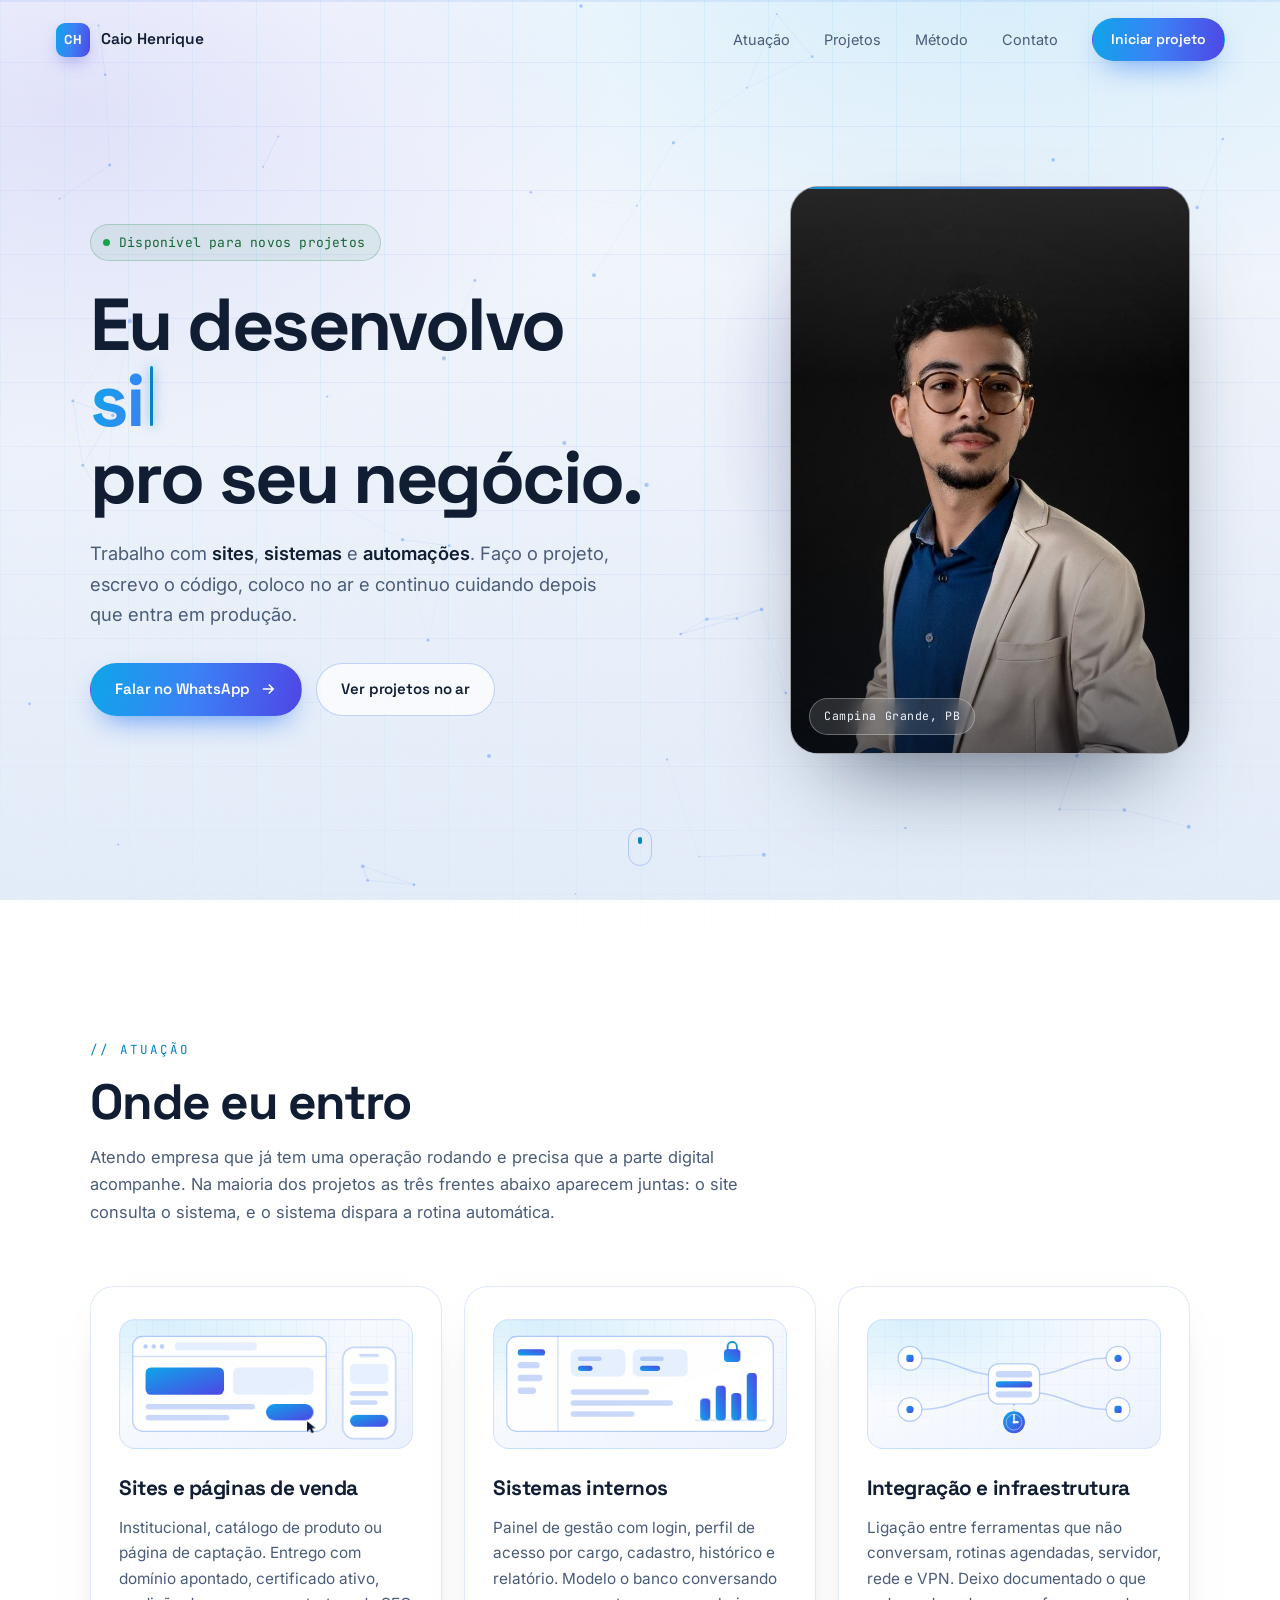
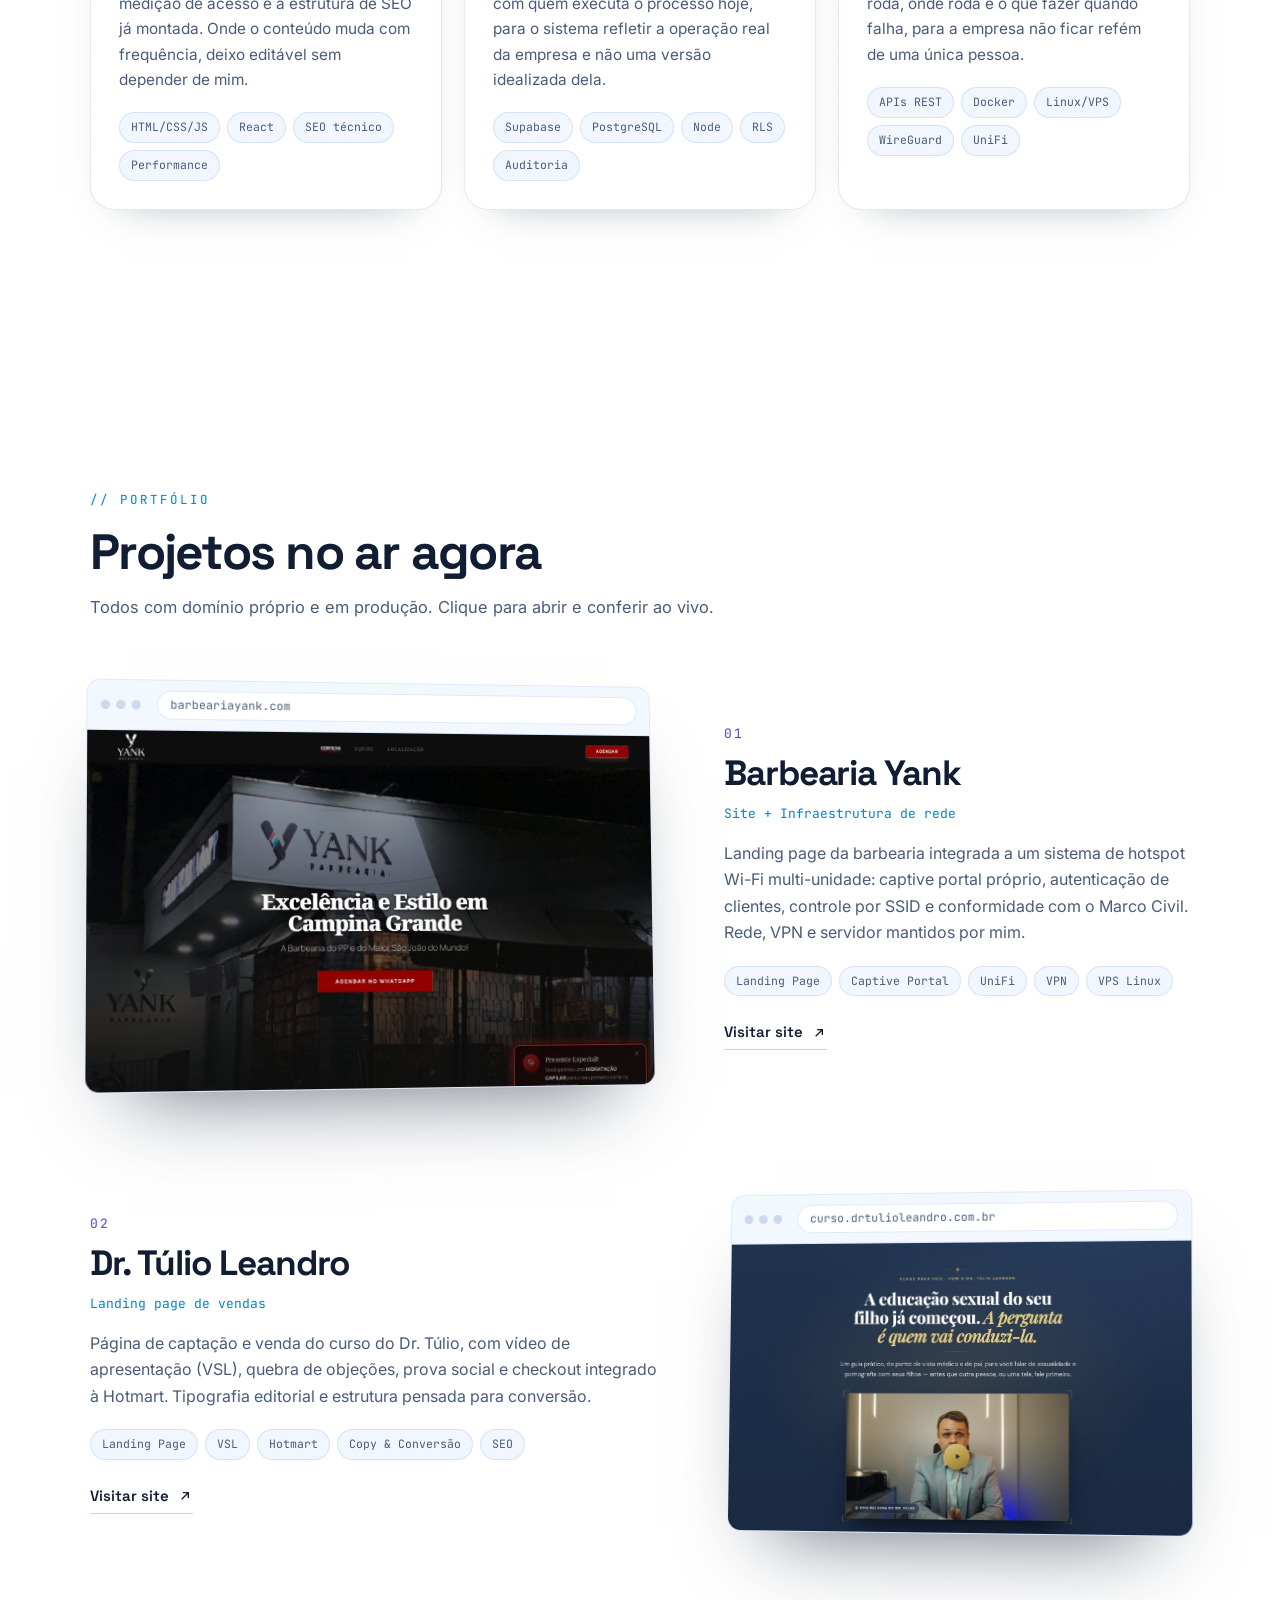
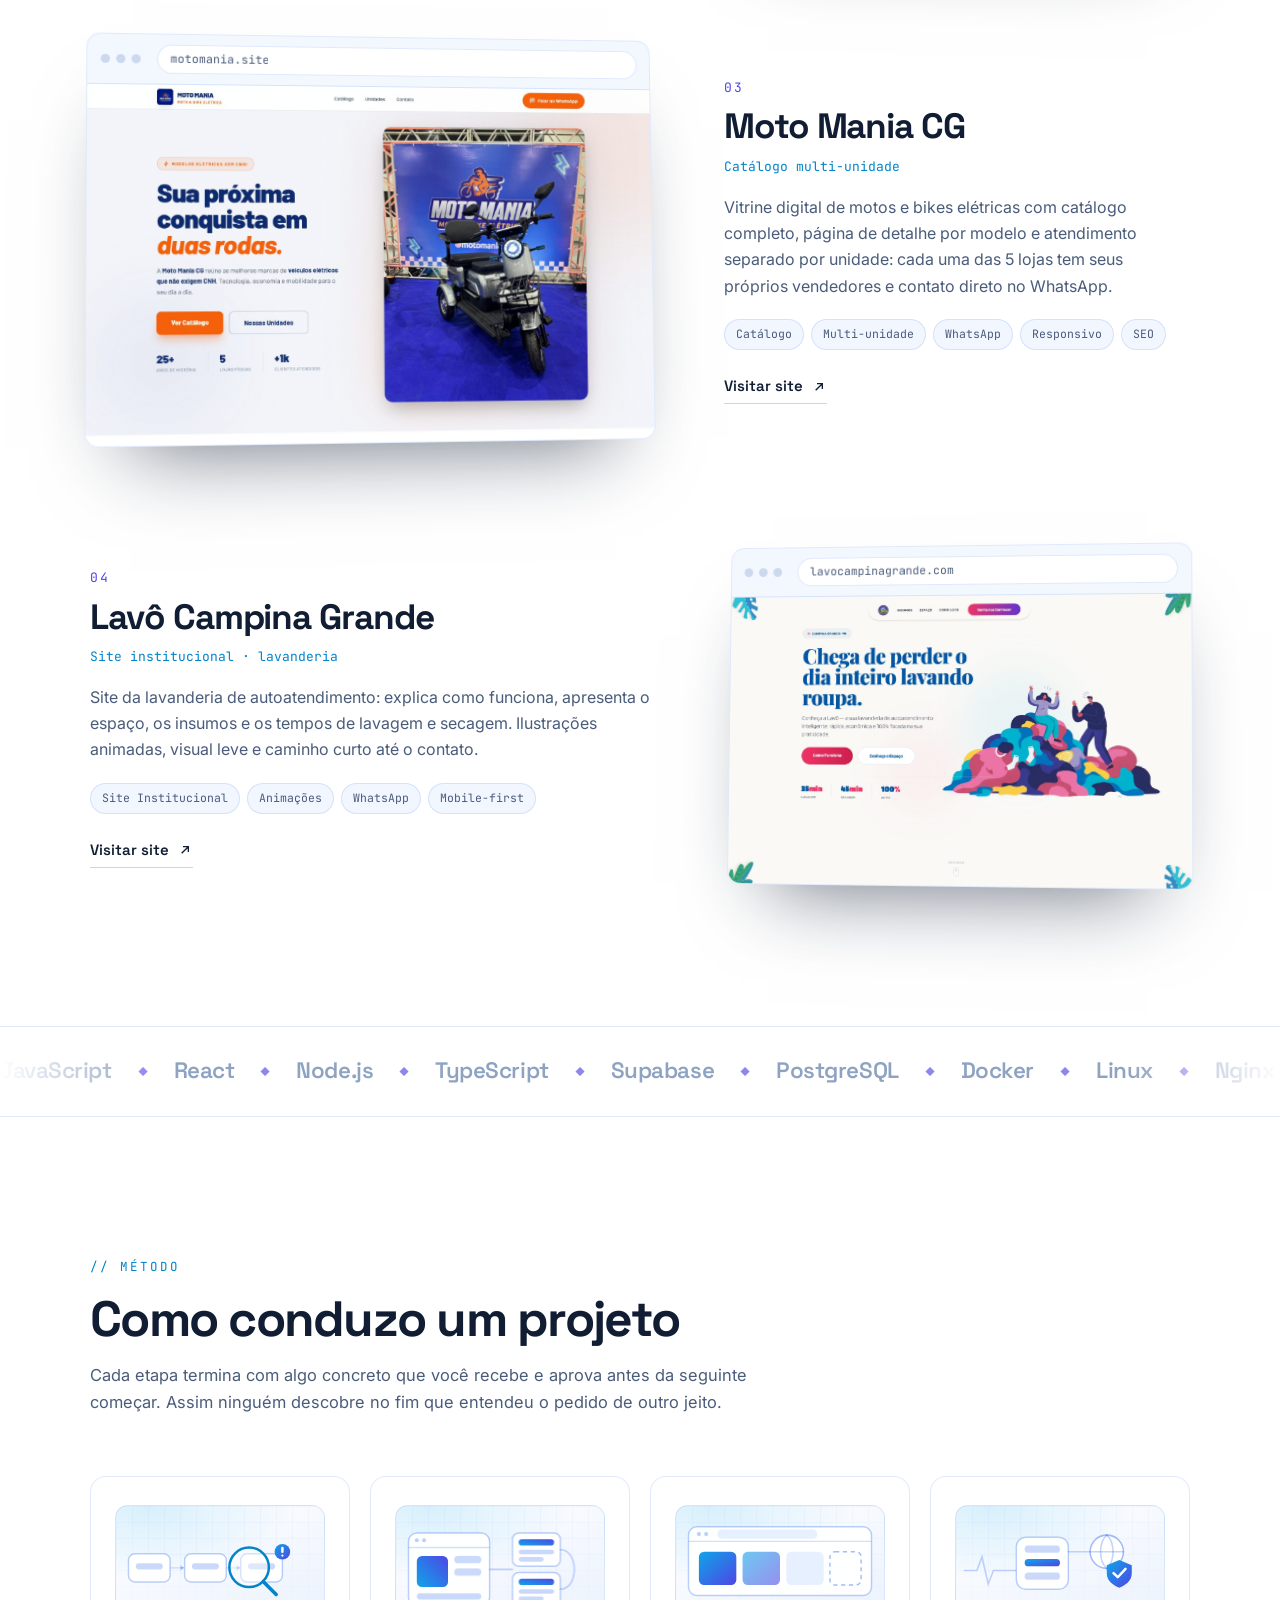
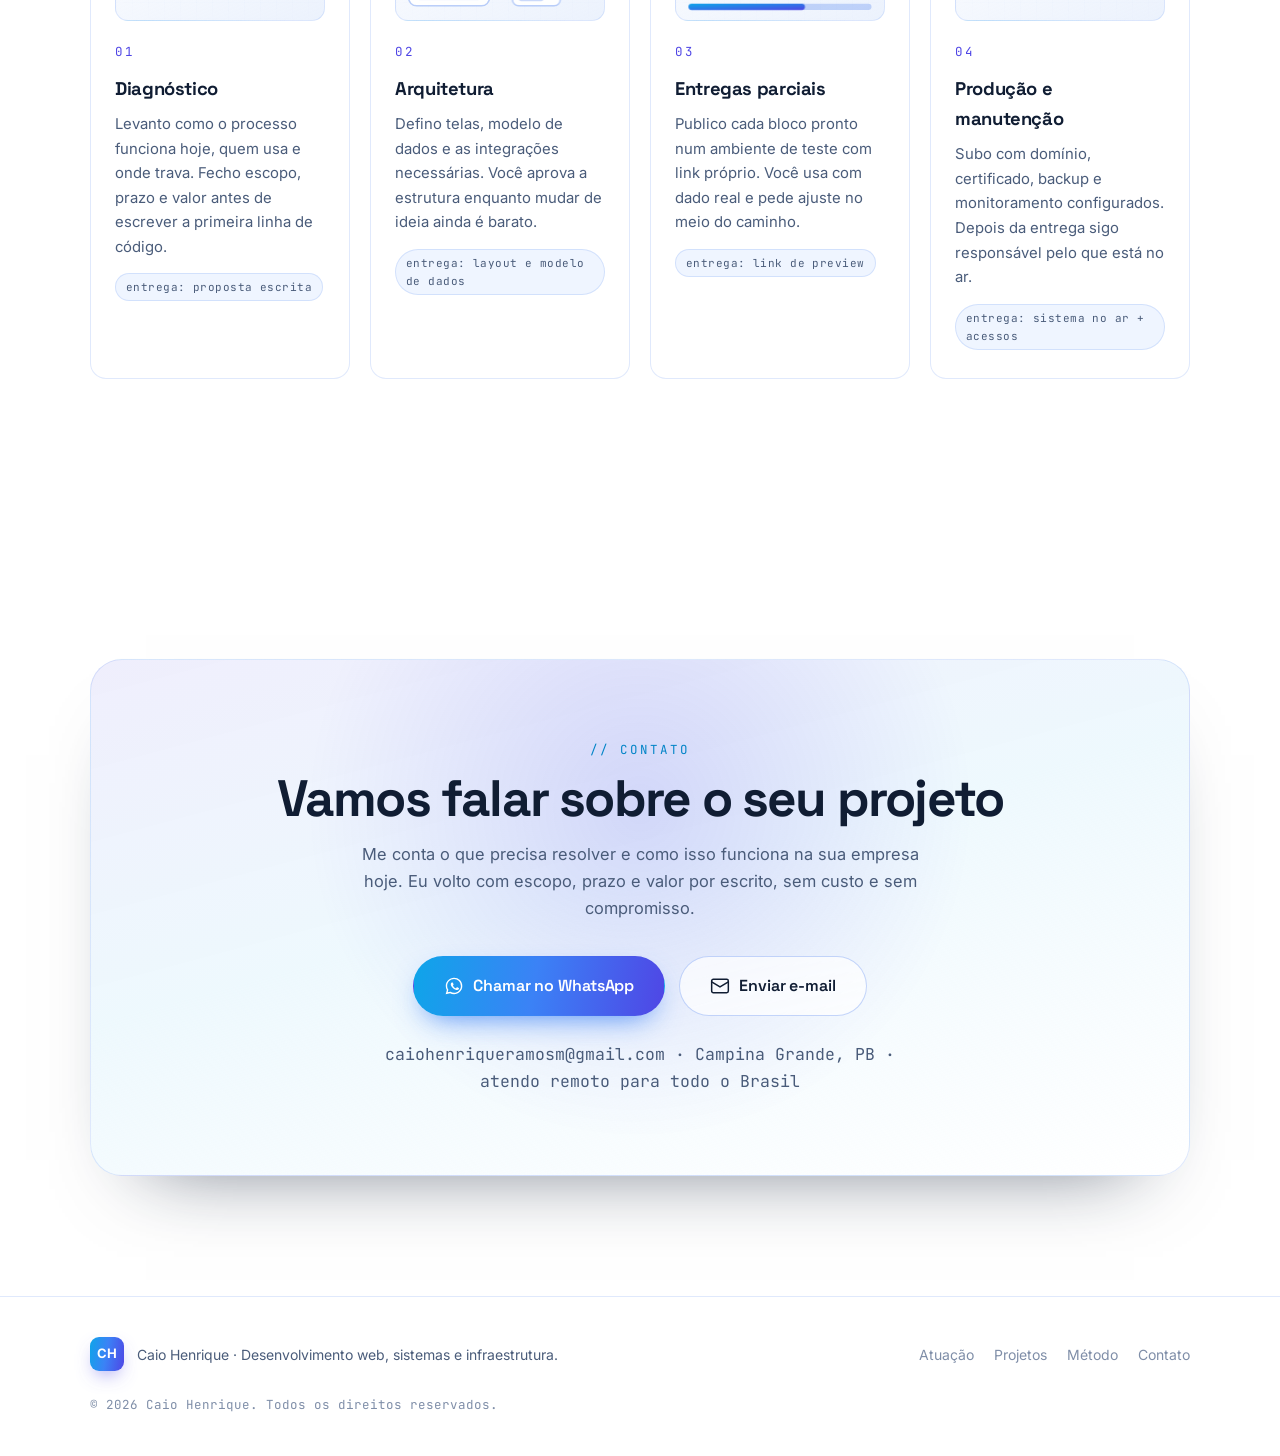
==== index.html @ 576c3dc0 "Coloca meu retrato na hero no lugar do terminal Card escuro de cantos arredondados na coluna da dire" ====
<!DOCTYPE html>
<html lang="pt-BR">
<head>
<meta charset="UTF-8">
<meta name="viewport" content="width=device-width, initial-scale=1.0">
<title>Caio Henrique | Sites, Sistemas e Automações</title>
<meta name="description" content="Desenvolvedor de sites, sistemas sob medida e automações em Campina Grande. Projetos em produção: Barbearia Yank, Dr. Túlio Leandro, MotoMania e Lavô Campina Grande.">
<meta name="theme-color" content="#eef3fb">

<meta property="og:type" content="website">
<meta property="og:title" content="Caio Henrique | Sites, Sistemas e Automações">
<meta property="og:description" content="Desenvolvedor em Campina Grande. Faço sites, sistemas de gestão e automações, com projetos rodando em produção.">
<meta property="og:image" content="assets/og.jpg">

<link rel="preconnect" href="https://fonts.googleapis.com">
<link rel="preconnect" href="https://fonts.gstatic.com" crossorigin>
<link href="https://fonts.googleapis.com/css2?family=Space+Grotesk:wght@400;500;600;700&family=Inter:wght@400;500;600&family=JetBrains+Mono:wght@400;500&display=swap" rel="stylesheet">
<link rel="stylesheet" href="styles.css">
</head>
<body>

<!-- ===== fundo animado ===== -->
<canvas id="bg-net" aria-hidden="true"></canvas>
<div class="grid-overlay" aria-hidden="true"></div>
<div class="noise" aria-hidden="true"></div>
<div class="cursor-glow" id="cursorGlow" aria-hidden="true"></div>

<!-- ===== barra de progresso ===== -->
<div class="scroll-progress"><span id="progressBar"></span></div>

<!-- ===== nav ===== -->
<header class="nav" id="nav">
  <a href="#top" class="brand">
    <span class="brand-mark">CH</span>
    <span class="brand-text">Caio Henrique</span>
  </a>
  <nav class="nav-links">
    <a href="#atuacao">Atuação</a>
    <a href="#projetos">Projetos</a>
    <a href="#metodo">Método</a>
    <a href="#contato">Contato</a>
  </nav>
  <a href="#contato" class="btn btn-sm btn-primary magnetic">Iniciar projeto</a>
  <button class="nav-toggle" id="navToggle" aria-label="Abrir menu"><span></span><span></span></button>
</header>

<main id="top">

<!-- ===== HERO ===== -->
<section class="hero">
  <div class="hero-inner">
    <div class="status reveal">
      <span class="dot"></span> Disponível para novos projetos
    </div>

    <h1 class="hero-title reveal" data-delay="1">
      <span class="line">Eu desenvolvo</span>
      <span class="line grad" id="rotator">
        <span class="rot-word">sites</span><span class="caret"></span>
      </span>
      <span class="line">pro seu negócio.</span>
    </h1>

    <p class="hero-sub reveal" data-delay="2">
      Trabalho com <strong>sites</strong>, <strong>sistemas</strong> e <strong>automações</strong>.
      Faço o projeto, escrevo o código, coloco no ar e continuo cuidando depois que entra em
      produção.
    </p>

    <div class="hero-cta reveal" data-delay="3">
      <a href="#contato" class="btn btn-primary magnetic">
        Falar no WhatsApp
        <svg viewBox="0 0 24 24" width="18" height="18" fill="none" stroke="currentColor" stroke-width="2"><path d="M5 12h14M13 6l6 6-6 6"/></svg>
      </a>
      <a href="#projetos" class="btn btn-ghost magnetic">Ver projetos no ar</a>
    </div>

  </div>

  <!-- retrato -->
  <figure class="portrait reveal" data-delay="3">
    <img src="assets/caio.jpg" alt="Caio Henrique" width="760" height="1081" fetchpriority="high">
    <figcaption class="portrait-chip">Campina Grande, PB</figcaption>
  </figure>

  <a href="#atuacao" class="scroll-hint" aria-label="Rolar">
    <span></span>
  </a>
</section>

<!-- ===== ATUAÇÃO ===== -->
<section class="section" id="atuacao">
  <div class="section-head reveal">
    <span class="eyebrow">// atuação</span>
    <h2>Onde eu entro</h2>
    <p>Atendo empresa que já tem uma operação rodando e precisa que a parte digital acompanhe.
       Na maioria dos projetos as três frentes abaixo aparecem juntas: o site consulta o
       sistema, e o sistema dispara a rotina automática.</p>
  </div>

  <div class="cards-3">

    <!-- 1. sites -->
    <article class="svc-card reveal tilt" data-delay="1">
      <div class="svc-art">
        <svg class="art art-web" viewBox="0 0 320 140" role="img"
             aria-label="Ilustração: um site aberto no computador e no celular, com o botão de ação em destaque">
          <defs>
            <linearGradient id="artWeb" x1="0" y1="0" x2="1" y2="1">
              <stop offset="0" stop-color="#0ea5e9"/><stop offset="1" stop-color="#4f46e5"/>
            </linearGradient>
          </defs>
          <!-- janela do computador -->
          <rect class="a-panel" x="14" y="18" width="212" height="104" rx="11"/>
          <path class="a-line" d="M14 40h212"/>
          <circle class="a-dot" cx="28" cy="29" r="2.4"/>
          <circle class="a-dot" cx="37" cy="29" r="2.4"/>
          <circle class="a-dot" cx="46" cy="29" r="2.4"/>
          <rect class="a-soft" x="60" y="24.5" width="90" height="9" rx="4.5"/>
          <rect class="a-grad" x="28" y="52" width="86" height="30" rx="6"/>
          <rect class="a-soft" x="124" y="52" width="88" height="30" rx="6"/>
          <rect class="a-fill l1" x="28" y="92" width="120" height="6" rx="3"/>
          <rect class="a-fill l2" x="28" y="104" width="92" height="6" rx="3"/>
          <rect class="a-grad a-cta" x="160" y="92" width="52" height="18" rx="9"/>
          <path class="a-cursor" d="M205 111l0 11.5 3-3 2 4.5 2.4-1-2.1-4.4 4.1-.2z"/>
          <!-- celular -->
          <rect class="a-panel" x="244" y="30" width="58" height="100" rx="13"/>
          <rect class="a-fill" x="262" y="37" width="22" height="3.5" rx="1.75"/>
          <rect class="a-soft" x="252" y="48" width="42" height="22" rx="5"/>
          <rect class="a-fill l3" x="252" y="78" width="42" height="5" rx="2.5"/>
          <rect class="a-fill l4" x="252" y="88" width="30" height="5" rx="2.5"/>
          <rect class="a-grad" x="252" y="104" width="42" height="13" rx="6.5"/>
        </svg>
      </div>
      <h3>Sites e páginas de venda</h3>
      <p>Institucional, catálogo de produto ou página de captação. Entrego com domínio
         apontado, certificado ativo, medição de acesso e a estrutura de SEO já montada.
         Onde o conteúdo muda com frequência, deixo editável sem depender de mim.</p>
      <ul class="tags">
        <li>HTML/CSS/JS</li><li>React</li><li>SEO técnico</li><li>Performance</li>
      </ul>
    </article>

    <!-- 2. sistemas -->
    <article class="svc-card reveal tilt" data-delay="2">
      <div class="svc-art">
        <svg class="art art-sys" viewBox="0 0 320 140" role="img"
             aria-label="Ilustração: painel de gestão com menu, indicadores, gráfico de barras e acesso protegido">
          <defs>
            <linearGradient id="artSys" x1="0" y1="1" x2="1" y2="0">
              <stop offset="0" stop-color="#0ea5e9"/><stop offset="1" stop-color="#4f46e5"/>
            </linearGradient>
          </defs>
          <rect class="a-panel" x="14" y="18" width="292" height="104" rx="11"/>
          <path class="a-line" d="M70 18v104"/>
          <!-- menu lateral -->
          <rect class="a-grad" x="26" y="32" width="30" height="7" rx="3.5"/>
          <rect class="a-fill" x="26" y="46" width="24" height="7" rx="3.5"/>
          <rect class="a-fill" x="26" y="60" width="27" height="7" rx="3.5"/>
          <rect class="a-fill" x="26" y="74" width="20" height="7" rx="3.5"/>
          <!-- indicadores -->
          <rect class="a-soft" x="84" y="32" width="60" height="30" rx="7"/>
          <rect class="a-fill" x="92" y="40" width="26" height="5" rx="2.5"/>
          <rect class="a-grad" x="92" y="50" width="16" height="6" rx="3"/>
          <rect class="a-soft" x="152" y="32" width="60" height="30" rx="7"/>
          <rect class="a-fill" x="160" y="40" width="26" height="5" rx="2.5"/>
          <rect class="a-grad" x="160" y="50" width="22" height="6" rx="3"/>
          <!-- linhas da tabela -->
          <rect class="a-fill l1" x="84" y="76" width="86" height="6" rx="3"/>
          <rect class="a-fill l2" x="84" y="88" width="112" height="6" rx="3"/>
          <rect class="a-fill l3" x="84" y="100" width="70" height="6" rx="3"/>
          <!-- gráfico -->
          <rect class="a-grad a-bar b1" x="226" y="86" width="11" height="24" rx="4"/>
          <rect class="a-grad a-bar b2" x="243" y="72" width="11" height="38" rx="4"/>
          <rect class="a-grad a-bar b3" x="260" y="80" width="11" height="30" rx="4"/>
          <rect class="a-grad a-bar b4" x="277" y="58" width="11" height="52" rx="4"/>
          <path class="a-line" d="M220 110h78"/>
          <!-- cadeado (login e permissão) -->
          <path class="a-stroke" d="M256 32v-3a5 5 0 0 1 10 0v3"/>
          <rect class="a-grad" x="252" y="32" width="18" height="14" rx="4"/>
        </svg>
      </div>
      <h3>Sistemas internos</h3>
      <p>Painel de gestão com login, perfil de acesso por cargo, cadastro, histórico e
         relatório. Modelo o banco conversando com quem executa o processo hoje, para o
         sistema refletir a operação real da empresa e não uma versão idealizada dela.</p>
      <ul class="tags">
        <li>Supabase</li><li>PostgreSQL</li><li>Node</li><li>RLS</li><li>Auditoria</li>
      </ul>
    </article>

    <!-- 3. integração e infra -->
    <article class="svc-card reveal tilt" data-delay="3">
      <div class="svc-art">
        <svg class="art art-infra" viewBox="0 0 320 140" role="img"
             aria-label="Ilustração: servidor central ligado a quatro sistemas, com dados passando pelos cabos e uma rotina agendada">
          <defs>
            <linearGradient id="artInfra" x1="0" y1="0" x2="1" y2="1">
              <stop offset="0" stop-color="#0ea5e9"/><stop offset="1" stop-color="#4f46e5"/>
            </linearGradient>
          </defs>
          <!-- cabos -->
          <path class="a-wire" d="M59 42C92 42 100 56 132 60"/>
          <path class="a-wire" d="M59 98C92 98 100 84 132 80"/>
          <path class="a-wire" d="M261 42C228 42 220 56 188 60"/>
          <path class="a-wire" d="M261 98C228 98 220 84 188 80"/>
          <path class="a-pulse p1" d="M59 42C92 42 100 56 132 60"/>
          <path class="a-pulse p2" d="M261 98C228 98 220 84 188 80"/>
          <path class="a-pulse p3" d="M261 42C228 42 220 56 188 60"/>
          <path class="a-pulse p4" d="M59 98C92 98 100 84 132 80"/>
          <!-- servidor -->
          <rect class="a-panel" x="132" y="48" width="56" height="44" rx="11"/>
          <rect class="a-fill" x="140" y="56" width="40" height="7" rx="3.5"/>
          <rect class="a-grad" x="140" y="67" width="40" height="7" rx="3.5"/>
          <rect class="a-fill" x="140" y="78" width="40" height="7" rx="3.5"/>
          <!-- sistemas conectados -->
          <circle class="a-panel" cx="46" cy="42" r="13"/>
          <circle class="a-panel" cx="46" cy="98" r="13"/>
          <circle class="a-panel" cx="274" cy="42" r="13"/>
          <circle class="a-panel" cx="274" cy="98" r="13"/>
          <rect class="a-grad" x="42" y="38" width="8" height="8" rx="2.4"/>
          <circle class="a-grad" cx="46" cy="98" r="4"/>
          <circle class="a-grad" cx="274" cy="42" r="4"/>
          <rect class="a-grad" x="270" y="94" width="8" height="8" rx="2.4"/>
          <!-- rotina agendada -->
          <path class="a-line a-tether" d="M160 92v8"/>
          <circle class="a-grad" cx="160" cy="112" r="12"/>
          <circle class="a-dial" cx="160" cy="112" r="8.6"/>
          <path class="a-hand-h" d="M160 112h4"/>
          <path class="a-hand" d="M160 112V103.5"/>
          <circle class="a-pin" cx="160" cy="112" r="1.4"/>
        </svg>
      </div>
      <h3>Integração e infraestrutura</h3>
      <p>Ligação entre ferramentas que não conversam, rotinas agendadas, servidor, rede e VPN.
         Deixo documentado o que roda, onde roda e o que fazer quando falha, para a empresa
         não ficar refém de uma única pessoa.</p>
      <ul class="tags">
        <li>APIs REST</li><li>Docker</li><li>Linux/VPS</li><li>WireGuard</li><li>UniFi</li>
      </ul>
    </article>

  </div>

</section>

<!-- ===== PROJETOS ===== -->
<section class="section" id="projetos">
  <div class="section-head reveal">
    <span class="eyebrow">// portfólio</span>
    <h2>Projetos no ar agora</h2>
    <p>Todos com domínio próprio e em produção. Clique para abrir e conferir ao vivo.</p>
  </div>

  <div class="projects">

    <!-- 01 -->
    <article class="proj reveal" data-delay="1">
      <div class="proj-visual">
        <div class="browser">
          <div class="browser-bar"><i></i><i></i><i></i><span class="url">barbeariayank.com</span></div>
          <div class="browser-shot" style="--shot:url('assets/shots/yank.jpg'); --c1:#f5a524; --c2:#c2884a;">
            <span class="shot-fallback">Barbearia Yank</span>
          </div>
        </div>
      </div>
      <div class="proj-info">
        <span class="proj-num">01</span>
        <h3>Barbearia Yank</h3>
        <span class="proj-type">Site + Infraestrutura de rede</span>
        <p>Landing page da barbearia integrada a um sistema de hotspot Wi-Fi multi-unidade:
           captive portal próprio, autenticação de clientes, controle por SSID e conformidade
           com o Marco Civil. Rede, VPN e servidor mantidos por mim.</p>
        <ul class="tags">
          <li>Landing Page</li><li>Captive Portal</li><li>UniFi</li><li>VPN</li><li>VPS Linux</li>
        </ul>
        <a class="proj-link magnetic" href="https://barbeariayank.com" target="_blank" rel="noopener">
          Visitar site
          <svg viewBox="0 0 24 24" width="16" height="16" fill="none" stroke="currentColor" stroke-width="2"><path d="M7 17L17 7M9 7h8v8"/></svg>
        </a>
      </div>
    </article>

    <!-- 02 -->
    <article class="proj reveal" data-delay="1">
      <div class="proj-visual">
        <div class="browser">
          <div class="browser-bar"><i></i><i></i><i></i><span class="url">curso.drtulioleandro.com.br</span></div>
          <div class="browser-shot" style="--shot:url('assets/shots/tulio.jpg'); --c1:#38bdf8; --c2:#7ba7d8;">
            <span class="shot-fallback">Dr. Túlio Leandro</span>
          </div>
        </div>
      </div>
      <div class="proj-info">
        <span class="proj-num">02</span>
        <h3>Dr. Túlio Leandro</h3>
        <span class="proj-type">Landing page de vendas</span>
        <p>Página de captação e venda do curso do Dr. Túlio, com vídeo de apresentação (VSL),
           quebra de objeções, prova social e checkout integrado à Hotmart. Tipografia editorial
           e estrutura pensada para conversão.</p>
        <ul class="tags">
          <li>Landing Page</li><li>VSL</li><li>Hotmart</li><li>Copy &amp; Conversão</li><li>SEO</li>
        </ul>
        <a class="proj-link magnetic" href="https://curso.drtulioleandro.com.br" target="_blank" rel="noopener">
          Visitar site
          <svg viewBox="0 0 24 24" width="16" height="16" fill="none" stroke="currentColor" stroke-width="2"><path d="M7 17L17 7M9 7h8v8"/></svg>
        </a>
      </div>
    </article>

    <!-- 03 -->
    <article class="proj reveal" data-delay="1">
      <div class="proj-visual">
        <div class="browser">
          <div class="browser-bar"><i></i><i></i><i></i><span class="url">motomania.site</span></div>
          <div class="browser-shot" style="--shot:url('assets/shots/motomania.jpg'); --c1:#ef4444; --c2:#9aa8bd;">
            <span class="shot-fallback">MotoMania CG</span>
          </div>
        </div>
      </div>
      <div class="proj-info">
        <span class="proj-num">03</span>
        <h3>Moto Mania CG</h3>
        <span class="proj-type">Catálogo multi-unidade</span>
        <p>Vitrine digital de motos e bikes elétricas com catálogo completo, página de detalhe
           por modelo e atendimento separado por unidade: cada uma das 5 lojas tem seus
           próprios vendedores e contato direto no WhatsApp.</p>
        <ul class="tags">
          <li>Catálogo</li><li>Multi-unidade</li><li>WhatsApp</li><li>Responsivo</li><li>SEO</li>
        </ul>
        <a class="proj-link magnetic" href="https://motomania.site" target="_blank" rel="noopener">
          Visitar site
          <svg viewBox="0 0 24 24" width="16" height="16" fill="none" stroke="currentColor" stroke-width="2"><path d="M7 17L17 7M9 7h8v8"/></svg>
        </a>
      </div>
    </article>

    <!-- 04 -->
    <article class="proj reveal" data-delay="1">
      <div class="proj-visual">
        <div class="browser">
          <div class="browser-bar"><i></i><i></i><i></i><span class="url">lavocampinagrande.com</span></div>
          <div class="browser-shot" style="--shot:url('assets/shots/lavo.jpg'); --c1:#22d3ee; --c2:#8ec3dd;">
            <span class="shot-fallback">Lavô Campina Grande</span>
          </div>
        </div>
      </div>
      <div class="proj-info">
        <span class="proj-num">04</span>
        <h3>Lavô Campina Grande</h3>
        <span class="proj-type">Site institucional · lavanderia</span>
        <p>Site da lavanderia de autoatendimento: explica como funciona, apresenta o espaço,
           os insumos e os tempos de lavagem e secagem. Ilustrações animadas, visual leve
           e caminho curto até o contato.</p>
        <ul class="tags">
          <li>Site Institucional</li><li>Animações</li><li>WhatsApp</li><li>Mobile-first</li>
        </ul>
        <a class="proj-link magnetic" href="https://lavocampinagrande.com" target="_blank" rel="noopener">
          Visitar site
          <svg viewBox="0 0 24 24" width="16" height="16" fill="none" stroke="currentColor" stroke-width="2"><path d="M7 17L17 7M9 7h8v8"/></svg>
        </a>
      </div>
    </article>

  </div>
</section>

<!-- ===== MARQUEE STACK ===== -->
<section class="marquee-wrap" aria-hidden="true">
  <div class="marquee">
    <div class="marquee-track">
      <span>JavaScript</span><i>◆</i><span>React</span><i>◆</i><span>Node.js</span><i>◆</i>
      <span>TypeScript</span><i>◆</i><span>Supabase</span><i>◆</i><span>PostgreSQL</span><i>◆</i>
      <span>Docker</span><i>◆</i><span>Linux</span><i>◆</i><span>Nginx</span><i>◆</i>
      <span>APIs REST</span><i>◆</i><span>Tailwind</span><i>◆</i><span>Git</span><i>◆</i>
      <span>Redes &amp; VPN</span><i>◆</i>
    </div>
    <div class="marquee-track" aria-hidden="true">
      <span>JavaScript</span><i>◆</i><span>React</span><i>◆</i><span>Node.js</span><i>◆</i>
      <span>TypeScript</span><i>◆</i><span>Supabase</span><i>◆</i><span>PostgreSQL</span><i>◆</i>
      <span>Docker</span><i>◆</i><span>Linux</span><i>◆</i><span>Nginx</span><i>◆</i>
      <span>APIs REST</span><i>◆</i><span>Tailwind</span><i>◆</i><span>Git</span><i>◆</i>
      <span>Redes &amp; VPN</span><i>◆</i>
    </div>
  </div>
</section>

<!-- ===== MÉTODO ===== -->
<section class="section" id="metodo">
  <div class="section-head reveal">
    <span class="eyebrow">// método</span>
    <h2>Como conduzo um projeto</h2>
    <p>Cada etapa termina com algo concreto que você recebe e aprova antes da seguinte
       começar. Assim ninguém descobre no fim que entendeu o pedido de outro jeito.</p>
  </div>

  <ol class="steps">
    <li class="step reveal" data-delay="1">
      <div class="step-art">
        <svg class="art art-diag" viewBox="0 0 200 110" role="img"
             aria-label="Ilustração: as etapas do processo atual sob uma lupa, com um alerta no ponto onde ele trava">
          <defs>
            <linearGradient id="artDiag" x1="0" y1="0" x2="1" y2="1">
              <stop offset="0" stop-color="#0ea5e9"/><stop offset="1" stop-color="#4f46e5"/>
            </linearGradient>
          </defs>
          <!-- o processo como ele é hoje -->
          <rect class="a-panel" x="12" y="46" width="40" height="27" rx="6"/>
          <rect class="a-panel" x="66" y="46" width="40" height="27" rx="6"/>
          <rect class="a-panel" x="120" y="46" width="40" height="27" rx="6"/>
          <rect class="a-fill" x="19" y="55" width="26" height="6" rx="3"/>
          <rect class="a-fill" x="73" y="55" width="26" height="6" rx="3"/>
          <rect class="a-fill" x="127" y="55" width="26" height="6" rx="3"/>
          <path class="a-line" d="M52 59.5h13"/>
          <path class="a-arrow" d="M62 57l3.5 2.5-3.5 2.5z"/>
          <path class="a-line" d="M106 59.5h13"/>
          <path class="a-arrow" d="M116 57l3.5 2.5-3.5 2.5z"/>
          <!-- onde trava -->
          <circle class="a-grad a-beat" cx="160" cy="44" r="7.5"/>
          <path class="a-hand-h" d="M160 40.4v3.6"/>
          <circle class="a-pin" cx="160" cy="47.7" r="1.1"/>
          <!-- lupa -->
          <g class="a-mag">
            <circle class="a-glass" cx="128" cy="59" r="19"/>
            <path class="a-lens" d="M141.5 72.5 154 85"/>
          </g>
        </svg>
      </div>
      <span class="step-n">01</span>
      <h3>Diagnóstico</h3>
      <p>Levanto como o processo funciona hoje, quem usa e onde trava. Fecho escopo, prazo e
         valor antes de escrever a primeira linha de código.</p>
      <span class="step-out">entrega: proposta escrita</span>
    </li>

    <li class="step reveal" data-delay="2">
      <div class="step-art">
        <svg class="art art-arq" viewBox="0 0 200 110" role="img"
             aria-label="Ilustração: tela desenhada em wireframe ligada a duas tabelas do banco de dados">
          <defs>
            <linearGradient id="artArq" x1="0" y1="1" x2="1" y2="0">
              <stop offset="0" stop-color="#0ea5e9"/><stop offset="1" stop-color="#4f46e5"/>
            </linearGradient>
          </defs>
          <!-- tela -->
          <rect class="a-panel" x="12" y="26" width="78" height="70" rx="8"/>
          <path class="a-line" d="M12 40h78"/>
          <circle class="a-dot" cx="20" cy="33" r="1.9"/>
          <circle class="a-dot" cx="27" cy="33" r="1.9"/>
          <rect class="a-grad" x="20" y="48" width="30" height="30" rx="5"/>
          <rect class="a-fill l1" x="56" y="48" width="26" height="7" rx="3.5"/>
          <rect class="a-fill l2" x="56" y="60" width="26" height="7" rx="3.5"/>
          <rect class="a-fill l3" x="20" y="84" width="62" height="6" rx="3"/>
          <!-- modelo de dados -->
          <path class="a-wire" d="M90 61h22"/>
          <rect class="a-panel" x="112" y="26" width="46" height="32" rx="6"/>
          <rect class="a-grad" x="118" y="32" width="34" height="6" rx="3"/>
          <rect class="a-fill" x="118" y="42" width="34" height="4.5" rx="2.25"/>
          <rect class="a-fill" x="118" y="49" width="24" height="4.5" rx="2.25"/>
          <rect class="a-panel" x="112" y="64" width="46" height="32" rx="6"/>
          <rect class="a-grad" x="118" y="70" width="34" height="6" rx="3"/>
          <rect class="a-fill" x="118" y="80" width="34" height="4.5" rx="2.25"/>
          <rect class="a-fill" x="118" y="87" width="24" height="4.5" rx="2.25"/>
          <path class="a-wire" d="M158 42C176 42 176 80 158 80"/>
          <path class="a-pulse" d="M158 42C176 42 176 80 158 80"/>
        </svg>
      </div>
      <span class="step-n">02</span>
      <h3>Arquitetura</h3>
      <p>Defino telas, modelo de dados e as integrações necessárias. Você aprova a estrutura
         enquanto mudar de ideia ainda é barato.</p>
      <span class="step-out">entrega: layout e modelo de dados</span>
    </li>

    <li class="step reveal" data-delay="3">
      <div class="step-art">
        <svg class="art art-ent" viewBox="0 0 200 110" role="img"
             aria-label="Ilustração: ambiente de teste com link próprio, blocos já publicados e barra de progresso">
          <defs>
            <linearGradient id="artEnt" x1="0" y1="0" x2="1" y2="1">
              <stop offset="0" stop-color="#0ea5e9"/><stop offset="1" stop-color="#4f46e5"/>
            </linearGradient>
          </defs>
          <rect class="a-panel" x="12" y="20" width="176" height="66" rx="8"/>
          <path class="a-line" d="M12 34h176"/>
          <circle class="a-dot" cx="22" cy="27" r="2"/>
          <circle class="a-dot" cx="29" cy="27" r="2"/>
          <rect class="a-soft" x="40" y="22.5" width="96" height="9" rx="4.5"/>
          <!-- o que já está publicado -->
          <rect class="a-grad" x="22" y="44" width="36" height="32" rx="5"/>
          <rect class="a-grad" x="64" y="44" width="36" height="32" rx="5" opacity=".6"/>
          <rect class="a-soft" x="106" y="44" width="36" height="32" rx="5"/>
          <rect class="a-todo a-beat" x="148" y="44" width="30" height="32" rx="5"/>
          <!-- progresso -->
          <rect class="a-fill" x="12" y="94" width="176" height="6" rx="3"/>
          <rect class="a-grad l1" x="12" y="94" width="112" height="6" rx="3"/>
        </svg>
      </div>
      <span class="step-n">03</span>
      <h3>Entregas parciais</h3>
      <p>Publico cada bloco pronto num ambiente de teste com link próprio. Você usa com dado
         real e pede ajuste no meio do caminho.</p>
      <span class="step-out">entrega: link de preview</span>
    </li>

    <li class="step reveal" data-delay="4">
      <div class="step-art">
        <svg class="art art-prod" viewBox="0 0 200 110" role="img"
             aria-label="Ilustração: sistema no ar com domínio, certificado e monitoramento batendo">
          <defs>
            <linearGradient id="artProd" x1="0" y1="0" x2="1" y2="1">
              <stop offset="0" stop-color="#0ea5e9"/><stop offset="1" stop-color="#4f46e5"/>
            </linearGradient>
          </defs>
          <!-- monitoramento -->
          <path class="a-wire" d="M8 62h12l5-13 6 26 5-13h22"/>
          <path class="a-pulse" d="M8 62h12l5-13 6 26 5-13h22"/>
          <!-- servidor no ar -->
          <rect class="a-panel" x="58" y="30" width="50" height="50" rx="9"/>
          <rect class="a-fill" x="66" y="38" width="34" height="7" rx="3.5"/>
          <rect class="a-grad a-beat" x="66" y="51" width="34" height="7" rx="3.5"/>
          <rect class="a-fill" x="66" y="64" width="34" height="7" rx="3.5"/>
          <!-- domínio -->
          <path class="a-wire" d="M108 44h21"/>
          <circle class="a-globe" cx="145" cy="44" r="16"/>
          <path class="a-wire" d="M129 44h32"/>
          <path class="a-wire" d="M145 28c8 7 8 25 0 32"/>
          <path class="a-wire" d="M145 28c-8 7-8 25 0 32"/>
          <!-- certificado -->
          <path class="a-grad" d="M157 52l12 5v8c0 7-6 11.5-12 13.5-6-2-12-6.5-12-13.5v-8z"/>
          <path class="a-check" d="M151.5 64.5l4 4 7.5-8"/>
        </svg>
      </div>
      <span class="step-n">04</span>
      <h3>Produção e manutenção</h3>
      <p>Subo com domínio, certificado, backup e monitoramento configurados. Depois da entrega
         sigo responsável pelo que está no ar.</p>
      <span class="step-out">entrega: sistema no ar + acessos</span>
    </li>
  </ol>
</section>

<!-- ===== CONTATO ===== -->
<section class="section contato" id="contato">
  <div class="cta-box reveal">
    <div class="cta-glow" aria-hidden="true"></div>
    <span class="eyebrow">// contato</span>
    <h2>Vamos falar sobre o seu projeto</h2>
    <p>Me conta o que precisa resolver e como isso funciona na sua empresa hoje. Eu volto com
       escopo, prazo e valor por escrito, sem custo e sem compromisso.</p>
    <div class="cta-actions">
      <!-- TROQUE o número abaixo pelo seu WhatsApp real (formato 55DDNUMERO) -->
      <a class="btn btn-primary btn-lg magnetic"
         href="https://wa.me/5583900000000?text=Ol%C3%A1%20Caio!%20Vim%20pelo%20seu%20portf%C3%B3lio%20e%20quero%20falar%20sobre%20um%20projeto."
         target="_blank" rel="noopener">
        <svg viewBox="0 0 24 24" width="20" height="20" fill="currentColor"><path d="M12.04 2C6.58 2 2.13 6.45 2.13 11.91c0 1.75.46 3.45 1.32 4.95L2 22l5.25-1.38a9.9 9.9 0 0 0 4.79 1.22h.01c5.46 0 9.91-4.45 9.91-9.91 0-2.65-1.03-5.14-2.9-7.01A9.82 9.82 0 0 0 12.04 2m0 1.67c2.2 0 4.27.86 5.83 2.42a8.19 8.19 0 0 1 2.41 5.82c0 4.54-3.7 8.24-8.25 8.24a8.23 8.23 0 0 1-4.19-1.15l-.3-.18-3.12.82.83-3.04-.2-.31a8.19 8.19 0 0 1-1.26-4.38c0-4.54 3.7-8.24 8.25-8.24m-2.4 4.16c-.16 0-.42.06-.64.3-.22.24-.85.83-.85 2.02s.87 2.34.99 2.5c.12.16 1.7 2.6 4.12 3.64.58.25 1.03.4 1.38.51.58.18 1.11.16 1.53.1.47-.07 1.44-.59 1.64-1.16.2-.57.2-1.05.14-1.16-.06-.1-.22-.16-.46-.28-.24-.12-1.44-.71-1.66-.79-.22-.08-.38-.12-.54.12-.16.24-.62.79-.76.95-.14.16-.28.18-.52.06-.24-.12-1.03-.38-1.96-1.21-.72-.65-1.21-1.45-1.35-1.69-.14-.24-.02-.37.1-.49.11-.11.24-.28.36-.42.12-.14.16-.24.24-.4.08-.16.04-.3-.02-.42-.06-.12-.54-1.3-.74-1.78-.19-.46-.39-.4-.54-.41h-.46"/></svg>
        Chamar no WhatsApp
      </a>
      <a class="btn btn-ghost btn-lg magnetic" href="mailto:caiohenriqueramosm@gmail.com?subject=Projeto%20-%20contato%20pelo%20portf%C3%B3lio">
        <svg viewBox="0 0 24 24" width="20" height="20" fill="none" stroke="currentColor" stroke-width="1.8"><rect x="2" y="4" width="20" height="16" rx="2"/><path d="m2 7 10 6 10-6"/></svg>
        Enviar e-mail
      </a>
    </div>
    <p class="cta-foot">caiohenriqueramosm@gmail.com · Campina Grande, PB · atendo remoto para todo o Brasil</p>
  </div>
</section>

</main>

<footer class="footer">
  <div class="footer-inner">
    <div>
      <span class="brand-mark">CH</span>
      <p>Caio Henrique · Desenvolvimento web, sistemas e infraestrutura.</p>
    </div>
    <nav>
      <a href="#atuacao">Atuação</a>
      <a href="#projetos">Projetos</a>
      <a href="#metodo">Método</a>
      <a href="#contato">Contato</a>
    </nav>
    <small>© <span id="year">2026</span> Caio Henrique. Todos os direitos reservados.</small>
  </div>
</footer>

<script src="script.js"></script>
</body>
</html>
---- styles.css ----
/* =========================================================
   Caio Henrique — Portfólio
   Base branca com azul translúcido
   ========================================================= */

:root{
  --bg:            #eef3fb;
  --bg-2:          #e3ecf9;
  --surface:       rgba(255,255,255,.66);
  --surface-2:     rgba(255,255,255,.88);
  --line:          rgba(37,99,235,.14);
  --line-strong:   rgba(37,99,235,.26);

  --txt:           #101d33;
  --txt-2:         #4a5c7a;
  --txt-3:         #7f8ea8;

  --cyan:          #0284c7;
  --violet:        #4f46e5;
  --lime:          #15803d;

  --grad:          linear-gradient(100deg,#0ea5e9 0%,#3b82f6 48%,#4f46e5 100%);
  --glow-cyan:     0 0 0 1px rgba(2,132,199,.3), 0 0 28px -8px rgba(2,132,199,.55);

  /* cores da rede de partículas (lidas pelo script.js) */
  --net-line:      37,99,235;
  --net-dot:       59,130,246;
  --net-hot:       79,70,229;
  --net-cursor:    2,132,199;
  --net-alpha:     1.5;

  --r-sm: 10px;  --r: 16px;  --r-lg: 24px;
  --maxw: 1180px;

  --ff-display: 'Space Grotesk', 'Segoe UI', system-ui, sans-serif;
  --ff-body:    'Inter', system-ui, -apple-system, sans-serif;
  --ff-mono:    'JetBrains Mono', ui-monospace, 'Courier New', monospace;

  --ease: cubic-bezier(.22,1,.36,1);
}

*,*::before,*::after{ box-sizing:border-box; margin:0; padding:0 }
html{ scroll-behavior:smooth; -webkit-text-size-adjust:100% }

body{
  background:
    radial-gradient(1100px 620px at 78% -8%, rgba(14,165,233,.16), transparent 62%),
    radial-gradient(900px 560px at 6% 12%, rgba(79,70,229,.12), transparent 60%),
    linear-gradient(180deg, #f7fafe 0%, var(--bg) 44%, var(--bg-2) 100%);
  background-attachment:fixed;
  color:var(--txt);
  font-family:var(--ff-body);
  font-size:16px;
  line-height:1.65;
  overflow-x:hidden;
  min-height:100vh;
}
img{ max-width:100%; display:block }
a{ color:inherit; text-decoration:none }
ul,ol{ list-style:none }
::selection{ background:rgba(59,130,246,.24); color:#0b1730 }

/* scrollbar */
::-webkit-scrollbar{ width:10px }
::-webkit-scrollbar-track{ background:#e8eefa }
::-webkit-scrollbar-thumb{ background:#c2d3ee; border-radius:20px; border:2px solid #e8eefa }
::-webkit-scrollbar-thumb:hover{ background:#a6bde3 }

/* =========================================================
   CAMADAS DE FUNDO
   ========================================================= */
#bg-net{
  position:fixed; inset:0; width:100%; height:100%;
  z-index:0; pointer-events:none; opacity:.6;
}
.grid-overlay{
  position:fixed; inset:-50%; z-index:0; pointer-events:none;
  background-image:
    linear-gradient(rgba(79,70,229,.07) 1px, transparent 1px),
    linear-gradient(90deg, rgba(14,165,233,.07) 1px, transparent 1px);
  background-size:64px 64px;
  transform:perspective(600px) rotateX(0deg);
  mask-image:radial-gradient(ellipse 60% 55% at 50% 40%, #000 20%, transparent 78%);
  -webkit-mask-image:radial-gradient(ellipse 60% 55% at 50% 40%, #000 20%, transparent 78%);
  animation:gridDrift 24s linear infinite;
}
@keyframes gridDrift{ to{ background-position:64px 64px, 64px 64px } }

.noise{
  position:fixed; inset:0; z-index:1; pointer-events:none; opacity:.02;
  background-image:url("data:image/svg+xml,%3Csvg xmlns='http://www.w3.org/2000/svg' width='160' height='160'%3E%3Cfilter id='n'%3E%3CfeTurbulence type='fractalNoise' baseFrequency='.85' numOctaves='3'/%3E%3C/filter%3E%3Crect width='100%25' height='100%25' filter='url(%23n)'/%3E%3C/svg%3E");
  mix-blend-mode:multiply;
}
.cursor-glow{
  position:fixed; top:0; left:0; width:520px; height:520px; z-index:0;
  margin:-260px 0 0 -260px; pointer-events:none; opacity:0;
  background:radial-gradient(circle, rgba(14,165,233,.16) 0%, rgba(79,70,229,.09) 40%, transparent 68%);
  transition:opacity .5s ease;
  will-change:transform;
}
main, .nav, .footer{ position:relative; z-index:2 }

/* =========================================================
   PROGRESSO + NAV
   ========================================================= */
.scroll-progress{
  position:fixed; top:0; left:0; right:0; height:2px; z-index:60;
  background:rgba(37,99,235,.09);
}
.scroll-progress span{
  display:block; height:100%; width:0%;
  background:var(--grad); box-shadow:0 0 12px rgba(59,130,246,.6);
}

.nav{
  position:fixed; top:0; left:0; right:0; z-index:50;
  display:flex; align-items:center; gap:20px;
  padding:18px clamp(20px,5vw,56px);
  transition:background .4s var(--ease), backdrop-filter .4s, border-color .4s, padding .4s var(--ease);
  border-bottom:1px solid transparent;
}
.nav.scrolled{
  background:rgba(247,250,254,.78);
  backdrop-filter:blur(16px) saturate(150%);
  -webkit-backdrop-filter:blur(16px) saturate(150%);
  border-bottom-color:var(--line);
  padding-top:12px; padding-bottom:12px;
  box-shadow:0 12px 34px -28px rgba(16,29,51,.6);
}
.brand{ display:flex; align-items:center; gap:11px; font-family:var(--ff-display); font-weight:600 }
.brand-mark{
  display:grid; place-items:center; width:34px; height:34px; border-radius:9px;
  background:var(--grad); color:#fff; font-size:13px; font-weight:700; letter-spacing:.5px;
  box-shadow:0 8px 20px -8px rgba(79,70,229,.8);
}
.brand-text{ font-size:15.5px; letter-spacing:-.2px }

.nav-links{ display:flex; gap:6px; margin-left:auto }
.nav-links a{
  position:relative; padding:7px 14px; border-radius:99px;
  font-size:14.5px; color:var(--txt-2);
  transition:color .25s, background .25s;
}
.nav-links a::after{
  content:''; position:absolute; left:14px; right:14px; bottom:3px; height:1px;
  background:var(--grad); transform:scaleX(0); transform-origin:left;
  transition:transform .35s var(--ease);
}
.nav-links a:hover{ color:var(--txt); background:rgba(59,130,246,.08) }
.nav-links a:hover::after{ transform:scaleX(1) }

.nav-toggle{ display:none; background:none; border:0; cursor:pointer; padding:8px; flex-direction:column; gap:5px }
.nav-toggle span{ display:block; width:22px; height:2px; background:var(--txt); border-radius:2px; transition:.3s var(--ease) }
.nav-toggle.open span:nth-child(1){ transform:translateY(3.5px) rotate(45deg) }
.nav-toggle.open span:nth-child(2){ transform:translateY(-3.5px) rotate(-45deg) }

/* =========================================================
   BOTÕES
   ========================================================= */
.btn{
  position:relative; display:inline-flex; align-items:center; justify-content:center; gap:9px;
  padding:13px 24px; border-radius:99px; border:1px solid transparent;
  font-family:var(--ff-display); font-size:15px; font-weight:600; letter-spacing:-.1px;
  cursor:pointer; overflow:hidden; white-space:nowrap;
  transition:transform .3s var(--ease), box-shadow .3s var(--ease), border-color .3s, color .3s;
  will-change:transform;
}
.btn svg{ transition:transform .3s var(--ease) }
.btn-sm{ padding:9px 18px; font-size:14px }
.btn-lg{ padding:16px 30px; font-size:16px }

.btn-primary{ background:var(--grad); color:#fff; box-shadow:0 12px 30px -12px rgba(59,130,246,.95) }
.btn-primary::before{
  content:''; position:absolute; inset:0;
  background:linear-gradient(100deg,#4f46e5,#0ea5e9);
  opacity:0; transition:opacity .4s var(--ease);
}
.btn-primary > *{ position:relative; z-index:1 }
.btn-primary:hover{ box-shadow:0 18px 40px -14px rgba(79,70,229,.9) }
.btn-primary:hover::before{ opacity:1 }
.btn-primary:hover svg{ transform:translateX(3px) }

.btn-ghost{ background:rgba(255,255,255,.7); border-color:var(--line-strong); color:var(--txt) }
.btn-ghost:hover{ border-color:rgba(2,132,199,.55); background:#fff; box-shadow:0 14px 30px -18px rgba(16,29,51,.7) }

/* =========================================================
   HERO
   ========================================================= */
.hero{
  position:relative; min-height:100svh;
  display:grid; grid-template-columns:1.15fr .85fr; align-items:center; gap:56px;
  max-width:var(--maxw); margin:0 auto;
  padding:150px clamp(20px,5vw,40px) 110px;
}
.hero-inner{ max-width:640px }

.status{
  display:inline-flex; align-items:center; gap:9px;
  padding:7px 15px 7px 12px; border-radius:99px;
  background:rgba(21,128,61,.08); border:1px solid rgba(21,128,61,.24);
  font-size:13px; font-family:var(--ff-mono); color:#166534; letter-spacing:.2px;
}
.status .dot{
  width:7px; height:7px; border-radius:50%; background:#16a34a;
  box-shadow:0 0 0 0 rgba(22,163,74,.5); animation:pulse 2.2s infinite;
}
@keyframes pulse{
  70%{ box-shadow:0 0 0 9px rgba(22,163,74,0) }
  100%{ box-shadow:0 0 0 0 rgba(22,163,74,0) }
}

.hero-title{
  font-family:var(--ff-display); font-weight:700;
  font-size:clamp(2.6rem,6.4vw,4.6rem); line-height:1.03; letter-spacing:-.035em;
  margin:26px 0 22px;
}
.hero-title .line{ display:block }
.grad{
  background:var(--grad); -webkit-background-clip:text; background-clip:text;
  -webkit-text-fill-color:transparent; color:transparent;
  background-size:200% auto; animation:shimmer 5s linear infinite;
}
@keyframes shimmer{ to{ background-position:200% center } }

#rotator{ display:inline-flex; align-items:baseline; min-height:1.05em }
.caret{
  display:inline-block; width:3px; height:.82em; margin-left:6px;
  background:var(--cyan); border-radius:2px; box-shadow:0 0 12px rgba(2,132,199,.7);
  animation:blink 1s steps(2,start) infinite; -webkit-text-fill-color:initial;
}
@keyframes blink{ 50%{ opacity:0 } }

.hero-sub{ font-size:clamp(1rem,1.6vw,1.15rem); color:var(--txt-2); max-width:540px }
.hero-sub strong{ color:var(--txt); font-weight:600 }

.hero-cta{ display:flex; flex-wrap:wrap; gap:14px; margin-top:34px }

/* terminal */
.hero-terminal{
  border:1px solid var(--line); border-radius:var(--r);
  background:linear-gradient(180deg, rgba(255,255,255,.92), rgba(240,246,255,.86));
  backdrop-filter:blur(12px);
  box-shadow:0 40px 80px -40px rgba(16,29,51,.5), 0 1px 0 rgba(255,255,255,.9) inset;
  overflow:hidden; animation:float 7s ease-in-out infinite;
}
@keyframes float{ 50%{ transform:translateY(-13px) } }
.term-bar{
  display:flex; align-items:center; gap:7px; padding:11px 15px;
  border-bottom:1px solid var(--line); background:rgba(59,130,246,.05);
}
.term-bar i{ width:11px; height:11px; border-radius:50%; background:#cbd8ee }
.term-bar i:nth-child(1){ background:#ff5f57 } .term-bar i:nth-child(2){ background:#febc2e } .term-bar i:nth-child(3){ background:#28c840 }
.term-bar span{ margin-left:10px; font-family:var(--ff-mono); font-size:12px; color:var(--txt-3) }
.term-body{
  padding:18px 20px 22px; font-family:var(--ff-mono); font-size:12.8px; line-height:1.85;
  color:#3f5170; min-height:250px; white-space:pre-wrap; word-break:break-word;
}
.term-body .c{ color:#0369a1 } .term-body .g{ color:#15803d }
.term-body .v{ color:#4338ca } .term-body .d{ color:#94a3b8 }
.term-body .caret-t{ color:#0369a1; animation:blink 1s steps(2,start) infinite }

.scroll-hint{
  position:absolute; bottom:34px; left:50%; transform:translateX(-50%);
  width:24px; height:38px; border:1.5px solid var(--line-strong); border-radius:14px;
}
.scroll-hint span{
  position:absolute; top:8px; left:50%; margin-left:-2px;
  width:4px; height:7px; border-radius:2px; background:var(--cyan);
  animation:wheel 1.8s var(--ease) infinite;
}
@keyframes wheel{ 60%{ transform:translateY(13px); opacity:0 } 100%{ opacity:0 } }

/* =========================================================
   SEÇÕES
   ========================================================= */
.section{ max-width:var(--maxw); margin:0 auto; padding:clamp(80px,11vw,140px) clamp(20px,5vw,40px) }
.section-head{ max-width:680px; margin-bottom:60px }
.eyebrow{
  font-family:var(--ff-mono); font-size:12.5px; letter-spacing:.16em; text-transform:uppercase;
  color:var(--cyan); display:block; margin-bottom:14px;
}
.section-head h2{
  font-family:var(--ff-display); font-weight:700; letter-spacing:-.035em;
  font-size:clamp(2rem,4.4vw,3.1rem); line-height:1.08; margin-bottom:16px;
}
.section-head p{ color:var(--txt-2); font-size:1.03rem }

/* ---- serviços ---- */
.cards-3{ display:grid; grid-template-columns:repeat(auto-fit,minmax(280px,1fr)); gap:22px }
.svc-card{
  position:relative; padding:32px 28px 28px; border-radius:var(--r-lg);
  background:linear-gradient(165deg, rgba(255,255,255,.9), rgba(255,255,255,.55));
  border:1px solid var(--line); overflow:hidden;
  backdrop-filter:blur(8px);
  box-shadow:0 18px 44px -34px rgba(16,29,51,.55);
  transition:transform .45s var(--ease), border-color .45s, box-shadow .45s;
  will-change:transform;
}
.svc-card::before{
  content:''; position:absolute; inset:0; opacity:0; transition:opacity .45s;
  background:radial-gradient(420px circle at var(--mx,50%) var(--my,0%), rgba(14,165,233,.14), transparent 62%);
}
.svc-card:hover{ border-color:rgba(2,132,199,.35); box-shadow:0 34px 70px -40px rgba(2,132,199,.75) }
.svc-card:hover::before{ opacity:1 }
.svc-card > *{ position:relative; z-index:1 }
.svc-card h3{ font-family:var(--ff-display); font-size:1.3rem; letter-spacing:-.02em; margin-bottom:10px }
.svc-card p{ color:var(--txt-2); font-size:.96rem }

/* ---- ilustrações dos cards ---- */
.svc-art,.step-art{
  position:relative; margin-bottom:22px; border-radius:16px; overflow:hidden;
  border:1px solid rgba(37,99,235,.13);
  background:
    radial-gradient(120% 110% at 14% 0%, rgba(14,165,233,.16), transparent 58%),
    linear-gradient(158deg, rgba(255,255,255,.94), rgba(228,237,252,.72));
  transition:border-color .45s, box-shadow .45s;
}
.step-art{ margin-bottom:16px; border-radius:13px }
.svc-art::after,.step-art::after{
  content:''; position:absolute; inset:0; pointer-events:none; opacity:.55;
  background-image:
    linear-gradient(rgba(37,99,235,.06) 1px, transparent 1px),
    linear-gradient(90deg, rgba(37,99,235,.06) 1px, transparent 1px);
  background-size:16px 16px;
  -webkit-mask-image:radial-gradient(130% 110% at 50% 0%, #000 35%, transparent 100%);
          mask-image:radial-gradient(130% 110% at 50% 0%, #000 35%, transparent 100%);
}
.svc-card:hover .svc-art,.step:hover .step-art{
  border-color:rgba(2,132,199,.3);
  box-shadow:inset 0 0 0 1px rgba(255,255,255,.7), 0 14px 30px -26px rgba(2,132,199,.9);
}
.art{ position:relative; z-index:1; display:block; width:100%; height:auto }

/* traços da ilustração */
.art .a-panel{ fill:rgba(255,255,255,.95); stroke:rgba(37,99,235,.3); stroke-width:1.4 }
.art .a-line{ fill:none; stroke:rgba(37,99,235,.2); stroke-width:1.4 }
.art .a-stroke{ fill:none; stroke:var(--cyan); stroke-width:1.8; stroke-linecap:round }
.art .a-soft{ fill:rgba(59,130,246,.12) }
.art .a-fill{ fill:rgba(37,99,235,.24) }
.art .a-dot{ fill:rgba(37,99,235,.3) }
.art .a-cursor{ fill:#0b1730 }
.art .a-tether{ stroke:rgba(37,99,235,.4); stroke-dasharray:2 3.4 }
.art .a-hand{ fill:none; stroke:#fff; stroke-width:1.6; stroke-linecap:round }
.art .a-hand-h{ fill:none; stroke:#fff; stroke-width:2.4; stroke-linecap:round }
.art .a-dial{ fill:none; stroke:rgba(255,255,255,.45); stroke-width:1 }
.art .a-pin{ fill:#fff }
.art .a-arrow{ fill:rgba(37,99,235,.38) }
.art .a-glass{ fill:rgba(255,255,255,.42); stroke:var(--cyan); stroke-width:2.4 }
.art .a-lens{ fill:none; stroke:var(--cyan); stroke-width:3.4; stroke-linecap:round }
.art .a-check{ fill:none; stroke:#fff; stroke-width:2.4; stroke-linecap:round; stroke-linejoin:round }
.art .a-globe{ fill:rgba(255,255,255,.95); stroke:rgba(37,99,235,.42); stroke-width:1.5 }
.art .a-todo{ fill:none; stroke:rgba(37,99,235,.42); stroke-width:1.4; stroke-dasharray:4 3.5 }
.art-diag .a-grad{ fill:url(#artDiag) }
.art-arq  .a-grad{ fill:url(#artArq) }
.art-ent  .a-grad{ fill:url(#artEnt) }
.art-prod .a-grad{ fill:url(#artProd) }
.art-web   .a-grad{ fill:url(#artWeb) }
.art-sys   .a-grad{ fill:url(#artSys) }
.art-infra .a-grad{ fill:url(#artInfra) }

/* cabos e pacotes de dados */
.art .a-wire{ fill:none; stroke:rgba(37,99,235,.26); stroke-width:1.6; stroke-linecap:round }
.art .a-pulse{
  fill:none; stroke:var(--cyan); stroke-width:2.6; stroke-linecap:round;
  stroke-dasharray:9 300; stroke-dashoffset:12;
}

/* animação — dispara quando o card entra na tela */
.art rect, .art circle{ transform-box:fill-box }
.art .l1,.art .l2,.art .l3,.art .l4{ transform-origin:left center; transform:scaleX(0) }
.art .a-bar{ transform-origin:bottom center; transform:scaleY(.12) }

.in .art .l1{ animation:artGrow .55s var(--ease) .30s forwards }
.in .art .l2{ animation:artGrow .55s var(--ease) .42s forwards }
.in .art .l3{ animation:artGrow .55s var(--ease) .54s forwards }
.in .art .l4{ animation:artGrow .55s var(--ease) .66s forwards }
.in .art .b1{ animation:artRise .7s var(--ease) .30s forwards }
.in .art .b2{ animation:artRise .7s var(--ease) .40s forwards }
.in .art .b3{ animation:artRise .7s var(--ease) .50s forwards }
.in .art .b4{ animation:artRise .7s var(--ease) .60s forwards }
.in .art .a-cta{ animation:artBeat 2.6s var(--ease) 1s infinite }
.in .art .a-cursor{ animation:artNudge 2.6s var(--ease) 1s infinite }
.in .art .a-pulse{ animation:artFlow 2.4s linear infinite }
.in .art .p2{ animation-delay:.6s }
.in .art .p3{ animation-delay:1.2s }
.in .art .p4{ animation-delay:1.8s }
.in .art .a-beat{ animation:artBeat 2.8s var(--ease) .9s infinite }
.in .art .a-mag{ animation:artScan 5.4s var(--ease) 1s infinite }
.in .art .a-hand{
  transform-box:view-box; transform-origin:160px 112px;
  animation:artSpin 7s linear infinite;
}

@keyframes artGrow{ from{ transform:scaleX(0) } to{ transform:scaleX(1) } }
@keyframes artRise{ from{ transform:scaleY(.12) } to{ transform:scaleY(1) } }
@keyframes artBeat{ 0%,72%,100%{ opacity:1; transform:none } 82%{ opacity:.72; transform:scale(.955) } }
@keyframes artNudge{ 0%,66%,100%{ transform:none } 80%{ transform:translate(-6px,-7px) } }
@keyframes artFlow{ from{ stroke-dashoffset:12 } to{ stroke-dashoffset:-92 } }
@keyframes artSpin{ to{ transform:rotate(360deg) } }
@keyframes artScan{ 0%,100%{ transform:none } 50%{ transform:translate(-15px,3px) } }

.tags{ display:flex; flex-wrap:wrap; gap:7px; margin-top:20px }
.tags li{
  padding:5px 11px; border-radius:99px; font-family:var(--ff-mono); font-size:11.5px;
  background:rgba(59,130,246,.07); border:1px solid var(--line); color:var(--txt-2);
  transition:border-color .3s, color .3s;
}
.svc-card:hover .tags li,.proj:hover .tags li{ border-color:rgba(79,70,229,.3); color:#334867 }

/* ---- projetos ---- */
.projects{ display:flex; flex-direction:column; gap:clamp(60px,8vw,104px) }
.proj{ display:grid; grid-template-columns:1.1fr .9fr; align-items:center; gap:clamp(32px,5vw,64px) }
.proj:nth-child(even) .proj-visual{ order:2 }

.proj-visual{ perspective:1400px }
.browser{
  border:1px solid var(--line); border-radius:14px; overflow:hidden;
  background:#fff;
  box-shadow:0 44px 80px -44px rgba(16,29,51,.65);
  transform:rotateY(6deg) rotateX(3deg); transform-style:preserve-3d;
  transition:transform .7s var(--ease), box-shadow .7s var(--ease), border-color .7s;
}
.proj:nth-child(even) .browser{ transform:rotateY(-6deg) rotateX(3deg) }
.proj:hover .browser{
  transform:rotateY(0) rotateX(0) translateY(-8px);
  border-color:rgba(2,132,199,.35);
  box-shadow:0 54px 96px -44px rgba(2,132,199,.6);
}
.browser-bar{
  display:flex; align-items:center; gap:6px; padding:10px 13px;
  background:rgba(59,130,246,.06); border-bottom:1px solid var(--line);
}
.browser-bar i{ width:9px; height:9px; border-radius:50%; background:#cbd8ee }
.browser-bar .url{
  flex:1; margin-left:10px; padding:4px 12px; border-radius:99px;
  background:#fff; border:1px solid var(--line);
  font-family:var(--ff-mono); font-size:11.5px; color:var(--txt-2);
  overflow:hidden; text-overflow:ellipsis; white-space:nowrap;
}
.browser-shot{
  position:relative; aspect-ratio:16/10;
  display:grid; place-items:center;
  background-image:var(--shot);
  background-size:cover; background-position:top center;
  background-color:#eaf1fb;
  transition:transform 1s var(--ease);
}
.browser-shot::before{
  content:''; position:absolute; inset:0; z-index:0; transition:opacity .5s var(--ease);
  background:
    radial-gradient(circle at 30% 25%, color-mix(in srgb, var(--c1) 30%, transparent), transparent 58%),
    linear-gradient(150deg, var(--c2), #dbe6f7 74%);
}
.browser-shot.has-shot::before{ opacity:0 }
.browser-shot.has-shot .shot-fallback{ opacity:0 }
.shot-fallback{
  position:relative; z-index:1; transition:opacity .5s var(--ease);
  font-family:var(--ff-display); font-weight:700; font-size:clamp(1.1rem,2.3vw,1.7rem);
  letter-spacing:-.02em; color:rgba(255,255,255,.95);
  text-shadow:0 4px 22px rgba(16,29,51,.55);
}
.proj:hover .browser-shot{ transform:scale(1.03) }

.proj-num{ font-family:var(--ff-mono); font-size:13px; color:var(--violet); letter-spacing:.14em }
.proj-info h3{
  font-family:var(--ff-display); font-weight:700; letter-spacing:-.03em;
  font-size:clamp(1.6rem,3vw,2.2rem); line-height:1.1; margin:8px 0 6px;
}
.proj-type{
  display:inline-block; font-size:13px; font-family:var(--ff-mono);
  color:var(--cyan); margin-bottom:16px;
}
.proj-info p{ color:var(--txt-2); font-size:1rem }
.proj-link{
  display:inline-flex; align-items:center; gap:8px; margin-top:24px;
  font-family:var(--ff-display); font-weight:600; font-size:15px;
  padding-bottom:4px; border-bottom:1px solid var(--line-strong);
  transition:color .3s, border-color .3s, gap .3s var(--ease);
}
.proj-link:hover{ color:var(--cyan); border-color:var(--cyan); gap:13px }

/* ---- marquee ---- */
.marquee-wrap{
  position:relative; z-index:2; padding:26px 0;
  border-top:1px solid var(--line); border-bottom:1px solid var(--line);
  background:rgba(255,255,255,.5);
}
.marquee{
  display:flex; gap:0; overflow:hidden;
  mask-image:linear-gradient(90deg, transparent, #000 12%, #000 88%, transparent);
  -webkit-mask-image:linear-gradient(90deg, transparent, #000 12%, #000 88%, transparent);
}
.marquee-track{
  display:flex; align-items:center; gap:26px; flex-shrink:0; padding-right:26px;
  animation:scrollX 34s linear infinite;
}
.marquee-wrap:hover .marquee-track{ animation-play-state:paused }
@keyframes scrollX{ to{ transform:translateX(-100%) } }
.marquee-track span{
  font-family:var(--ff-display); font-weight:600; font-size:clamp(1rem,2vw,1.4rem);
  color:#8ea3c2; white-space:nowrap; letter-spacing:-.02em;
  transition:color .3s;
}
.marquee-track span:hover{ color:var(--txt) }
.marquee-track i{ color:var(--violet); font-size:.6rem; font-style:normal; opacity:.65 }

/* ---- processo ---- */
.steps{ display:grid; grid-template-columns:repeat(auto-fit,minmax(230px,1fr)); gap:20px }
.step{
  position:relative; padding:28px 24px; border-radius:var(--r);
  background:rgba(255,255,255,.66); border:1px solid var(--line);
  backdrop-filter:blur(8px);
  transition:transform .4s var(--ease), border-color .4s, background .4s, box-shadow .4s;
}
.step::after{
  content:''; position:absolute; left:24px; right:24px; bottom:0; height:2px;
  background:var(--grad); transform:scaleX(0); transform-origin:left;
  transition:transform .5s var(--ease);
}
.step:hover{
  transform:translateY(-6px); border-color:var(--line-strong); background:#fff;
  box-shadow:0 26px 50px -38px rgba(16,29,51,.7);
}
.step:hover::after{ transform:scaleX(1) }
.step-n{ font-family:var(--ff-mono); font-size:12.5px; color:var(--violet); letter-spacing:.14em }
.step h3{ font-family:var(--ff-display); font-size:1.15rem; margin:10px 0 8px; letter-spacing:-.02em }
.step p{ color:var(--txt-2); font-size:.93rem }
.step-out{
  display:inline-block; margin-top:14px; padding:4px 10px; border-radius:99px;
  font-family:var(--ff-mono); font-size:11px; letter-spacing:.04em;
  background:rgba(59,130,246,.08); border:1px solid var(--line); color:var(--txt-2);
}

/* ---- contato ---- */
.contato{ padding-bottom:clamp(80px,10vw,120px) }
.cta-box{
  position:relative; overflow:hidden; text-align:center;
  padding:clamp(48px,7vw,80px) clamp(24px,5vw,64px);
  border-radius:32px; border:1px solid var(--line);
  background:linear-gradient(165deg, rgba(79,70,229,.09), rgba(14,165,233,.07) 45%, rgba(255,255,255,.75));
  backdrop-filter:blur(10px);
  box-shadow:0 40px 80px -56px rgba(16,29,51,.7);
}
.cta-glow{
  position:absolute; top:-45%; left:50%; width:760px; height:760px; margin-left:-380px;
  background:radial-gradient(circle, rgba(79,70,229,.18), transparent 62%);
  animation:breathe 8s ease-in-out infinite; pointer-events:none;
}
@keyframes breathe{ 50%{ transform:scale(1.22); opacity:.6 } }
.cta-box > *:not(.cta-glow){ position:relative; z-index:1 }
.cta-box .eyebrow{ margin-bottom:12px }
.cta-box h2{
  font-family:var(--ff-display); font-weight:700; letter-spacing:-.035em;
  font-size:clamp(2rem,4.6vw,3.2rem); line-height:1.06; margin-bottom:14px;
}
.cta-box > p{ color:var(--txt-2); max-width:560px; margin:0 auto; font-size:1.03rem }
.cta-actions{ display:flex; flex-wrap:wrap; gap:14px; justify-content:center; margin:34px 0 24px }
.cta-foot{ font-family:var(--ff-mono); font-size:12.5px; color:var(--txt-3) }

/* ---- footer ---- */
.footer{ border-top:1px solid var(--line); background:rgba(255,255,255,.6) }
.footer-inner{
  max-width:var(--maxw); margin:0 auto; padding:40px clamp(20px,5vw,40px);
  display:flex; align-items:center; justify-content:space-between; gap:24px; flex-wrap:wrap;
}
.footer-inner > div{ display:flex; align-items:center; gap:13px }
.footer-inner p{ font-size:14px; color:var(--txt-2) }
.footer nav{ display:flex; gap:20px }
.footer nav a{ font-size:14px; color:var(--txt-3); transition:color .3s }
.footer nav a:hover{ color:var(--cyan) }
.footer small{ font-size:12.5px; color:var(--txt-3); font-family:var(--ff-mono) }

/* =========================================================
   REVEAL ON SCROLL
   ========================================================= */
.reveal{ opacity:0; transform:translateY(34px); transition:opacity .85s var(--ease), transform .85s var(--ease) }
.reveal.in{ opacity:1; transform:none }
.reveal[data-delay="1"]{ transition-delay:.09s }
.reveal[data-delay="2"]{ transition-delay:.18s }
.reveal[data-delay="3"]{ transition-delay:.27s }
.reveal[data-delay="4"]{ transition-delay:.36s }

/* =========================================================
   RETRATO NA HERO
   ========================================================= */
.portrait{
  position:relative; margin:0; justify-self:end;
  width:min(100%,400px); border-radius:28px; overflow:hidden;
  background:#0c121d;
  border:1px solid rgba(255,255,255,.6);
  box-shadow:0 50px 90px -45px rgba(16,29,51,.7), 0 1px 0 rgba(255,255,255,.85) inset;
  animation:float 7s ease-in-out infinite;
}
.portrait::before{
  content:''; position:absolute; inset:0; z-index:1; pointer-events:none;
  background:linear-gradient(180deg, rgba(255,255,255,.14), transparent 34%),
             linear-gradient(180deg, transparent 62%, rgba(12,18,29,.55));
}
.portrait::after{
  content:''; position:absolute; top:0; left:0; right:0; height:2px; z-index:2;
  background:var(--grad); opacity:.9;
}
.portrait img{
  display:block; width:100%; height:auto;
  filter:saturate(.96) contrast(1.03);
  transition:transform 1.2s var(--ease), filter .6s var(--ease);
}
.portrait:hover img{ transform:scale(1.035); filter:saturate(1.05) contrast(1.03) }
.portrait-chip{
  position:absolute; left:18px; bottom:18px; z-index:3;
  display:inline-flex; align-items:center; gap:8px;
  padding:8px 14px; border-radius:99px;
  background:rgba(255,255,255,.13); backdrop-filter:blur(10px);
  border:1px solid rgba(255,255,255,.3);
  font-family:var(--ff-mono); font-size:11.5px; letter-spacing:.05em; color:#f2f6ff;
}
.hero::after{
  content:''; position:absolute; z-index:-1; right:2%; top:16%;
  width:min(46vw,520px); aspect-ratio:1; border-radius:50%;
  background:radial-gradient(circle, rgba(79,70,229,.16), transparent 66%);
  filter:blur(10px); pointer-events:none;
}

/* =========================================================
   RESPONSIVO
   ========================================================= */
@media (max-width:980px){
  .hero{ grid-template-columns:1fr; padding-top:126px; padding-bottom:80px; min-height:auto }
  .portrait{ justify-self:start; width:min(100%,268px); margin-top:34px }
  .hero::after{ display:none }
  .proj{ grid-template-columns:1fr; gap:28px }
  .proj:nth-child(even) .proj-visual{ order:0 }
  .browser, .proj:nth-child(even) .browser{ transform:none }
}
@media (max-width:760px){
  .nav-links{
    position:fixed; inset:64px 12px auto 12px; flex-direction:column; gap:2px;
    padding:14px; border-radius:20px; background:rgba(255,255,255,.97);
    border:1px solid var(--line); backdrop-filter:blur(20px);
    box-shadow:0 24px 50px -30px rgba(16,29,51,.5);
    transform:translateY(-14px) scale(.97); opacity:0; pointer-events:none;
    transition:.35s var(--ease);
  }
  .nav-links.open{ transform:none; opacity:1; pointer-events:auto }
  .nav-links a{ padding:12px 14px; font-size:16px }
  .nav .btn-sm{ display:none }
  .nav-toggle{ display:flex }
  .brand-text{ display:none }
  .footer-inner{ flex-direction:column; text-align:center }
  .scroll-hint{ display:none }
}

/* =========================================================
   ACESSIBILIDADE — movimento reduzido
   ========================================================= */
@media (prefers-reduced-motion:reduce){
  *,*::before,*::after{ animation-duration:.01ms !important; animation-iteration-count:1 !important; transition-duration:.01ms !important }
  html{ scroll-behavior:auto }
  .reveal{ opacity:1; transform:none }
  #bg-net,.cursor-glow{ display:none }
  .art .a-pulse{ display:none }
  .art .l1,.art .l2,.art .l3,.art .l4,.art .a-bar{ transform:none !important }
}
:focus-visible{ outline:2px solid var(--cyan); outline-offset:3px; border-radius:4px }
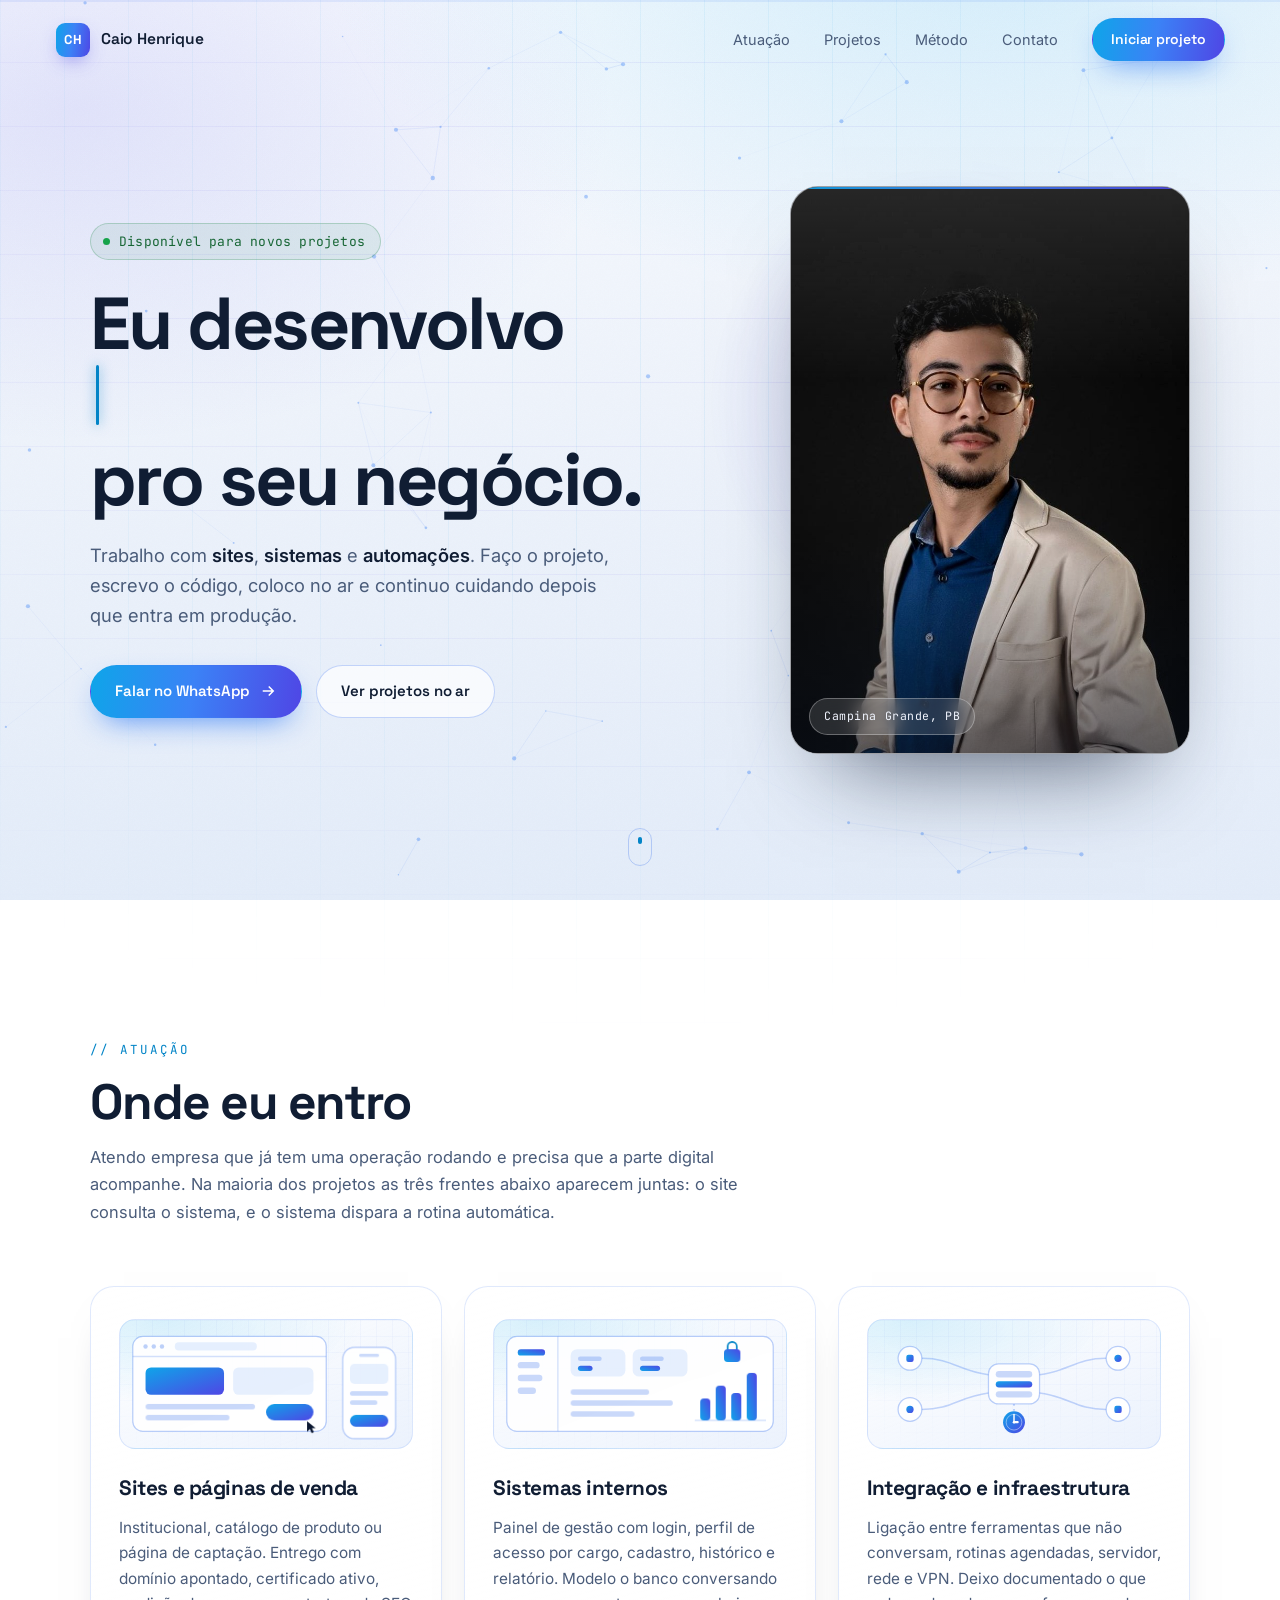
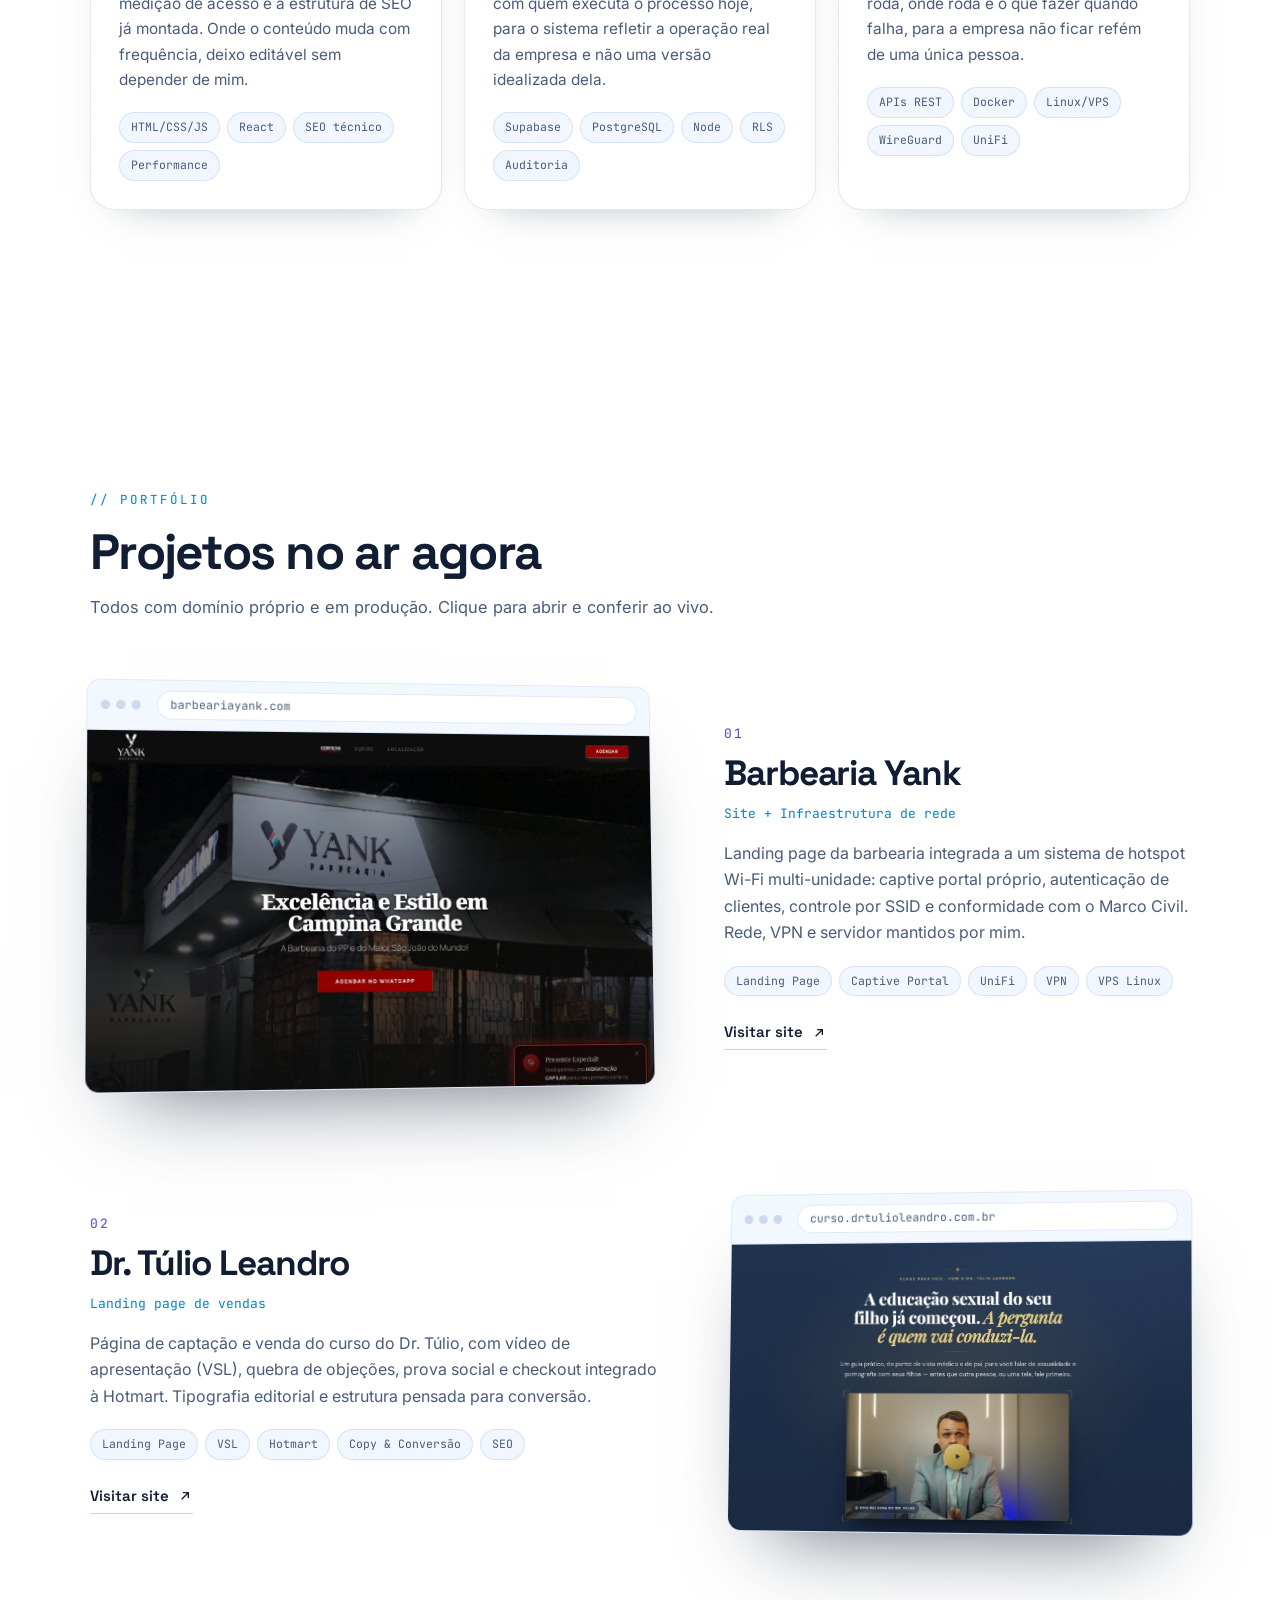
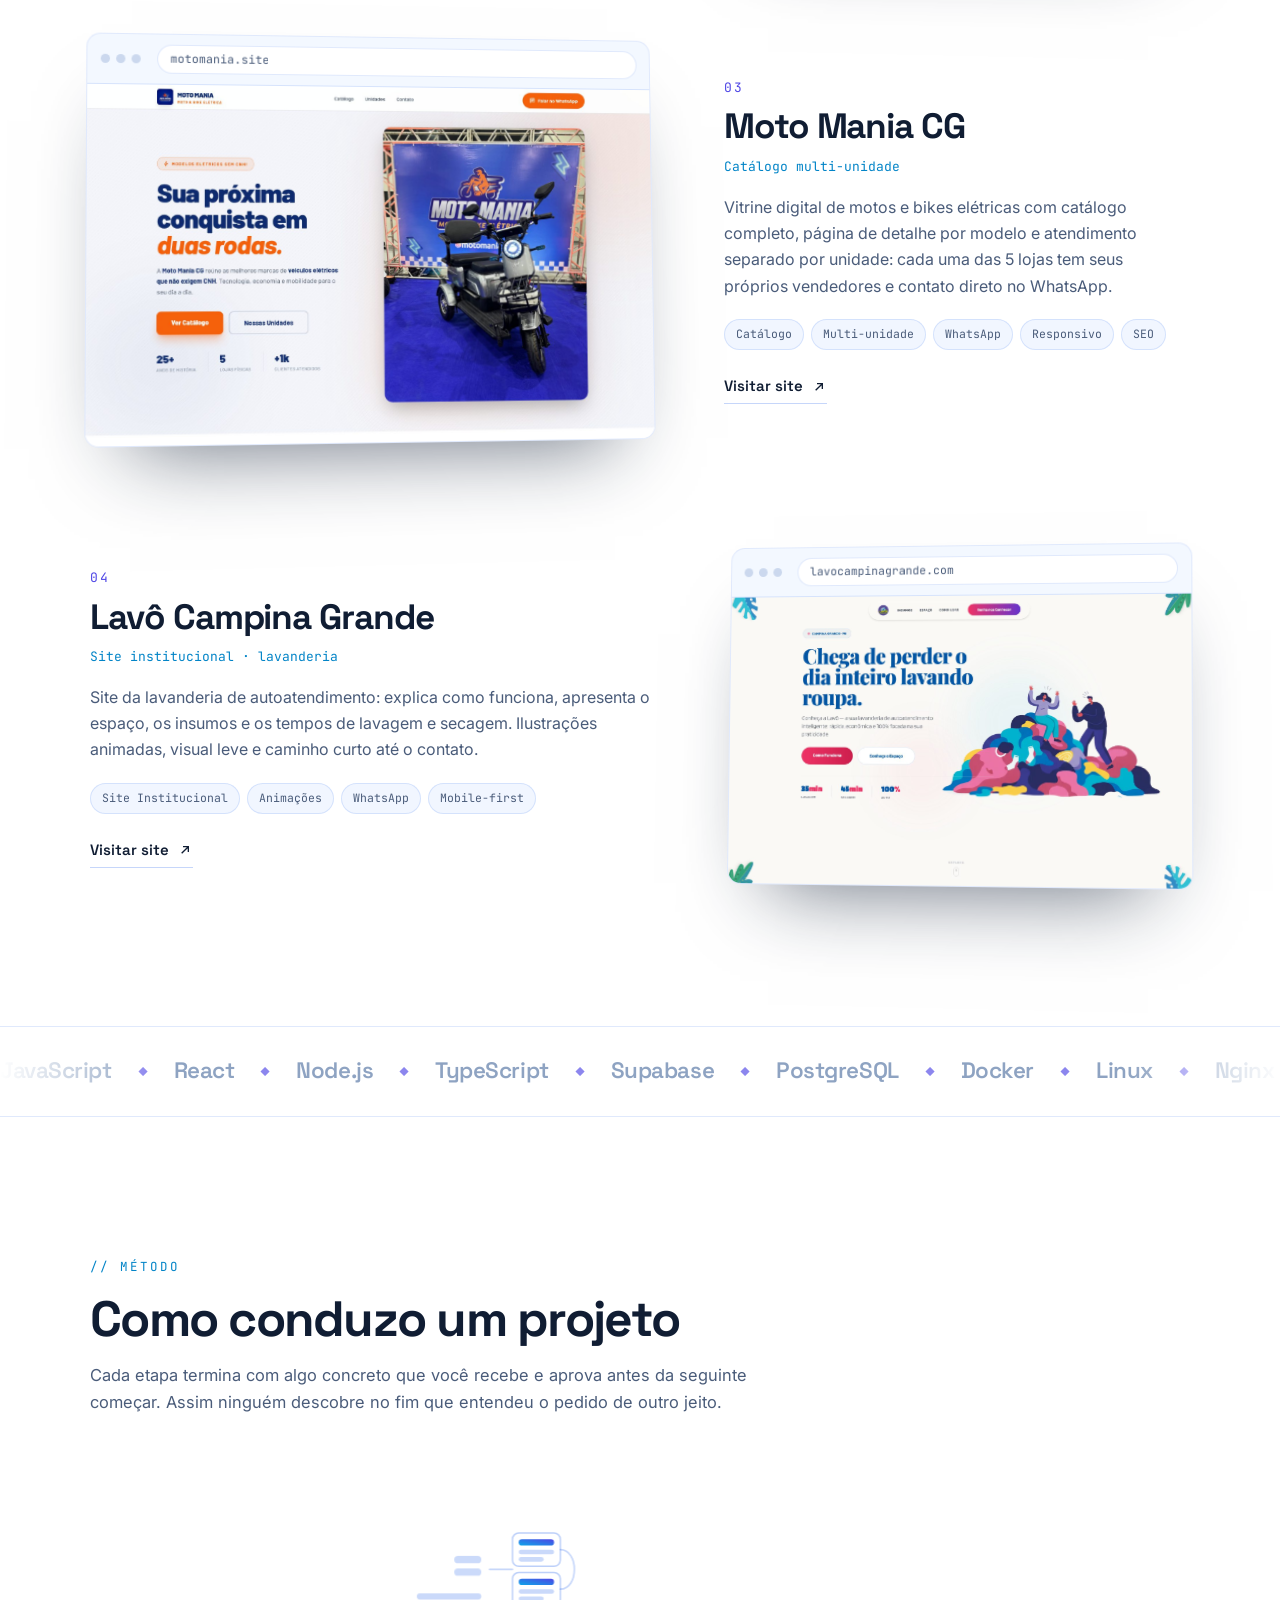
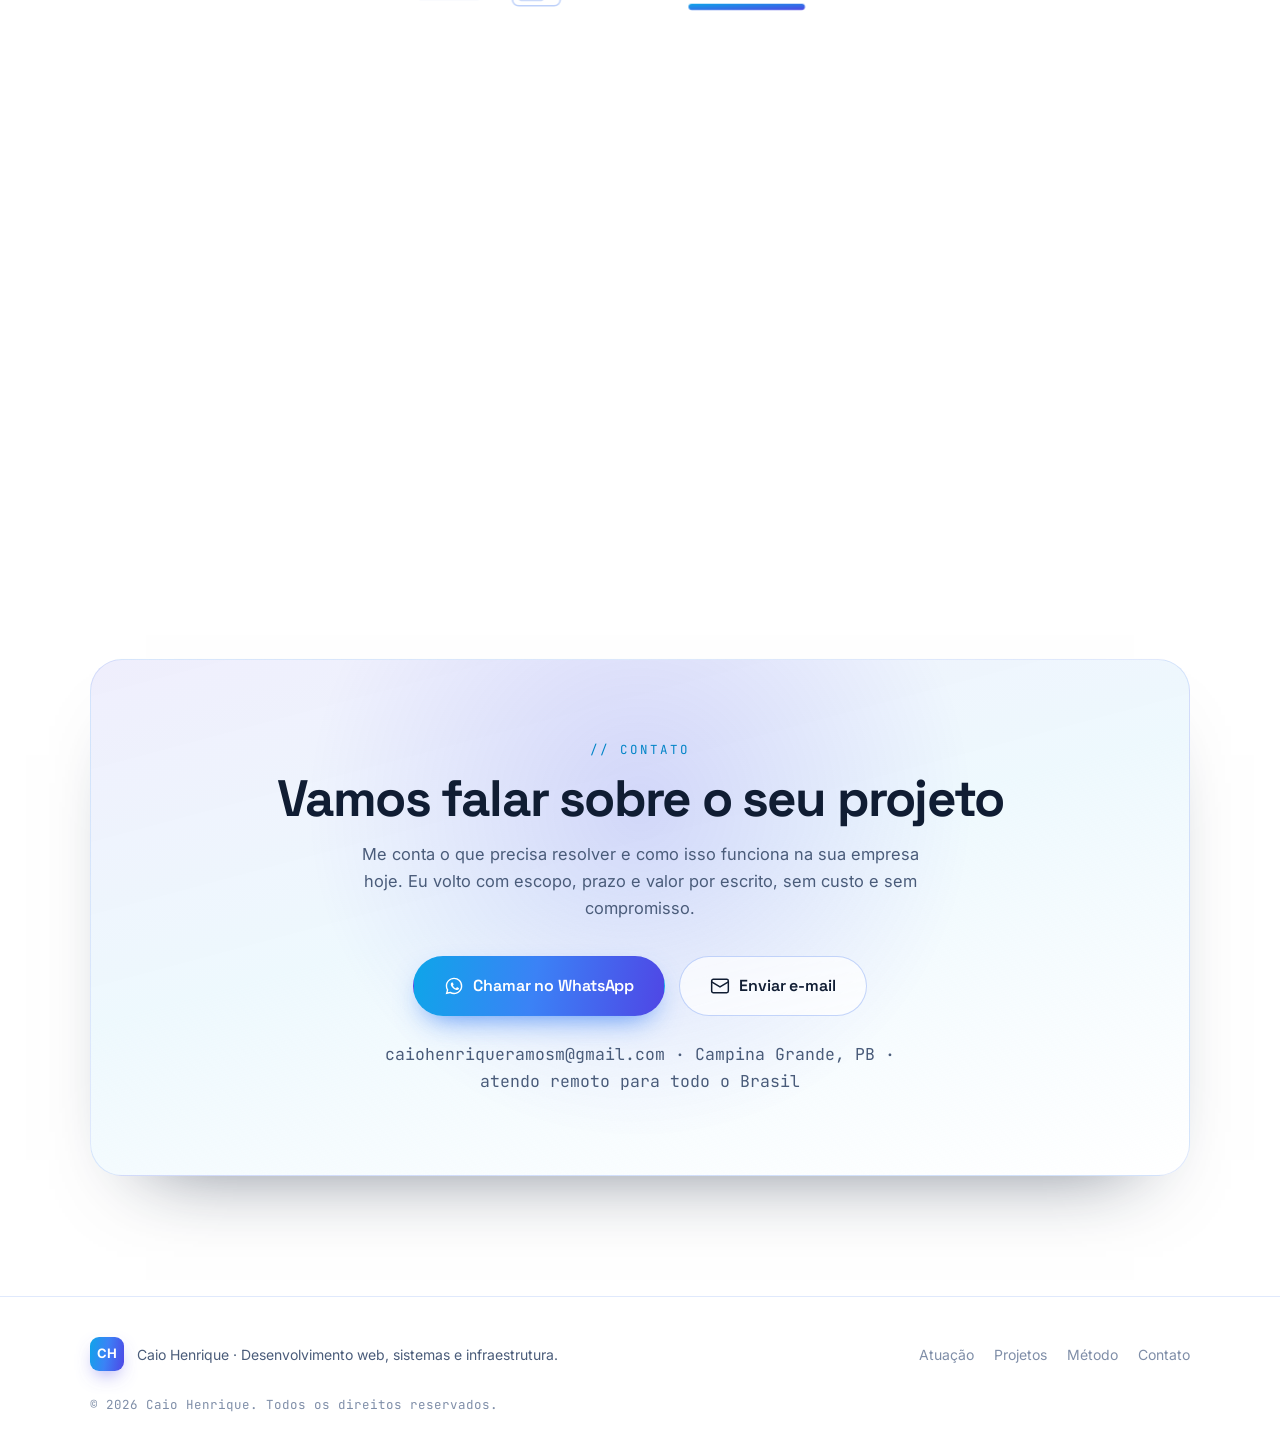
==== commit eb67a47c: "Aponta as og tags e o canonical pro caiohenrique.dev Acrescenta og:url, og:site_name, og:locale, dim" ====
--- a/index.html
+++ b/index.html
@@ -5,12 +5,25 @@
 <meta name="viewport" content="width=device-width, initial-scale=1.0">
 <title>Caio Henrique | Sites, Sistemas e Automações</title>
 <meta name="description" content="Desenvolvedor de sites, sistemas sob medida e automações em Campina Grande. Projetos em produção: Barbearia Yank, Dr. Túlio Leandro, MotoMania e Lavô Campina Grande.">
+<meta name="author" content="Caio Henrique">
 <meta name="theme-color" content="#eef3fb">
+<link rel="canonical" href="https://caiohenrique.dev/">
 
 <meta property="og:type" content="website">
+<meta property="og:site_name" content="Caio Henrique">
+<meta property="og:locale" content="pt_BR">
+<meta property="og:url" content="https://caiohenrique.dev/">
 <meta property="og:title" content="Caio Henrique | Sites, Sistemas e Automações">
 <meta property="og:description" content="Desenvolvedor em Campina Grande. Faço sites, sistemas de gestão e automações, com projetos rodando em produção.">
-<meta property="og:image" content="assets/og.jpg">
+<meta property="og:image" content="https://caiohenrique.dev/assets/og.jpg">
+<meta property="og:image:width" content="1200">
+<meta property="og:image:height" content="630">
+<meta property="og:image:alt" content="Caio Henrique, desenvolvedor de sites, sistemas e automações">
+
+<meta name="twitter:card" content="summary_large_image">
+<meta name="twitter:title" content="Caio Henrique | Sites, Sistemas e Automações">
+<meta name="twitter:description" content="Desenvolvedor em Campina Grande. Faço sites, sistemas de gestão e automações, com projetos rodando em produção.">
+<meta name="twitter:image" content="https://caiohenrique.dev/assets/og.jpg">
 
 <link rel="preconnect" href="https://fonts.googleapis.com">
 <link rel="preconnect" href="https://fonts.gstatic.com" crossorigin>
--- a/styles.css
+++ b/styles.css
@@ -235,29 +235,7 @@
 
 .hero-cta{ display:flex; flex-wrap:wrap; gap:14px; margin-top:34px }
 
-/* terminal */
-.hero-terminal{
-  border:1px solid var(--line); border-radius:var(--r);
-  background:linear-gradient(180deg, rgba(255,255,255,.92), rgba(240,246,255,.86));
-  backdrop-filter:blur(12px);
-  box-shadow:0 40px 80px -40px rgba(16,29,51,.5), 0 1px 0 rgba(255,255,255,.9) inset;
-  overflow:hidden; animation:float 7s ease-in-out infinite;
-}
 @keyframes float{ 50%{ transform:translateY(-13px) } }
-.term-bar{
-  display:flex; align-items:center; gap:7px; padding:11px 15px;
-  border-bottom:1px solid var(--line); background:rgba(59,130,246,.05);
-}
-.term-bar i{ width:11px; height:11px; border-radius:50%; background:#cbd8ee }
-.term-bar i:nth-child(1){ background:#ff5f57 } .term-bar i:nth-child(2){ background:#febc2e } .term-bar i:nth-child(3){ background:#28c840 }
-.term-bar span{ margin-left:10px; font-family:var(--ff-mono); font-size:12px; color:var(--txt-3) }
-.term-body{
-  padding:18px 20px 22px; font-family:var(--ff-mono); font-size:12.8px; line-height:1.85;
-  color:#3f5170; min-height:250px; white-space:pre-wrap; word-break:break-word;
-}
-.term-body .c{ color:#0369a1 } .term-body .g{ color:#15803d }
-.term-body .v{ color:#4338ca } .term-body .d{ color:#94a3b8 }
-.term-body .caret-t{ color:#0369a1; animation:blink 1s steps(2,start) infinite }
 
 .scroll-hint{
   position:absolute; bottom:34px; left:50%; transform:translateX(-50%);
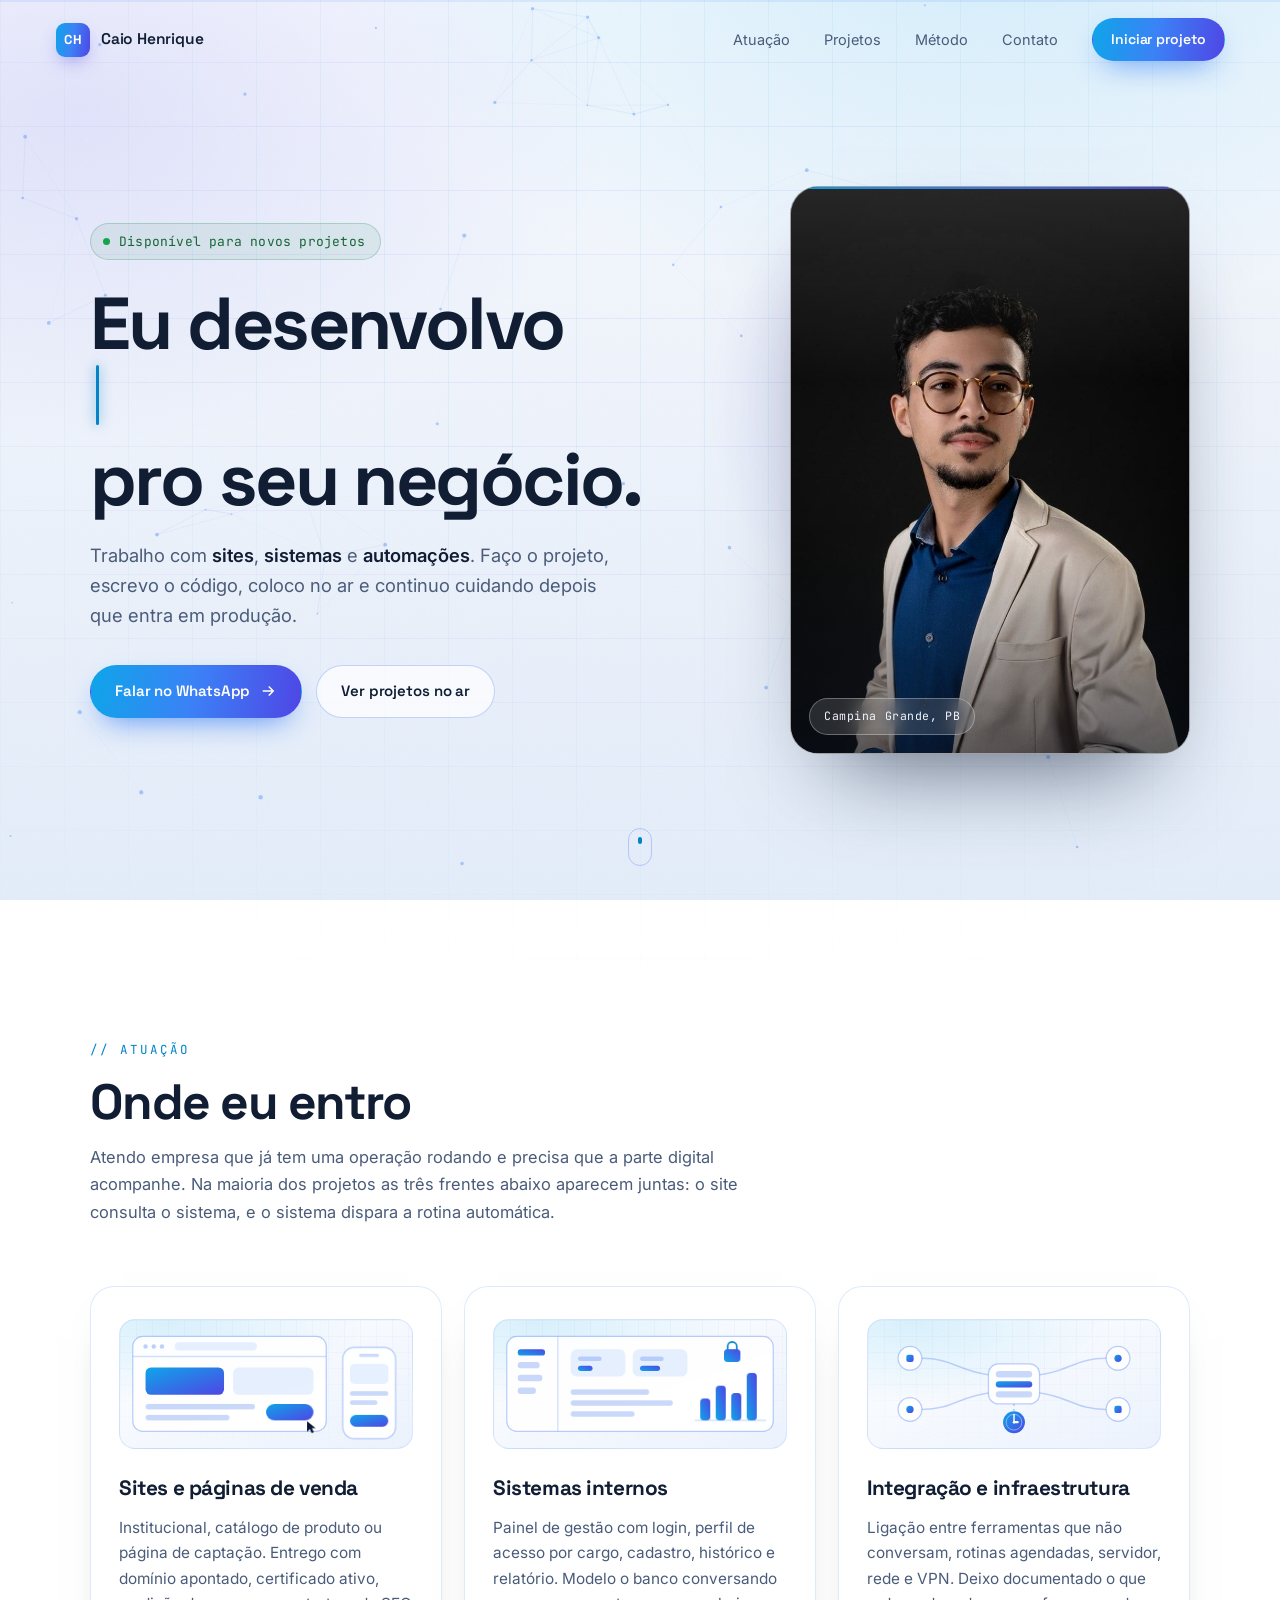
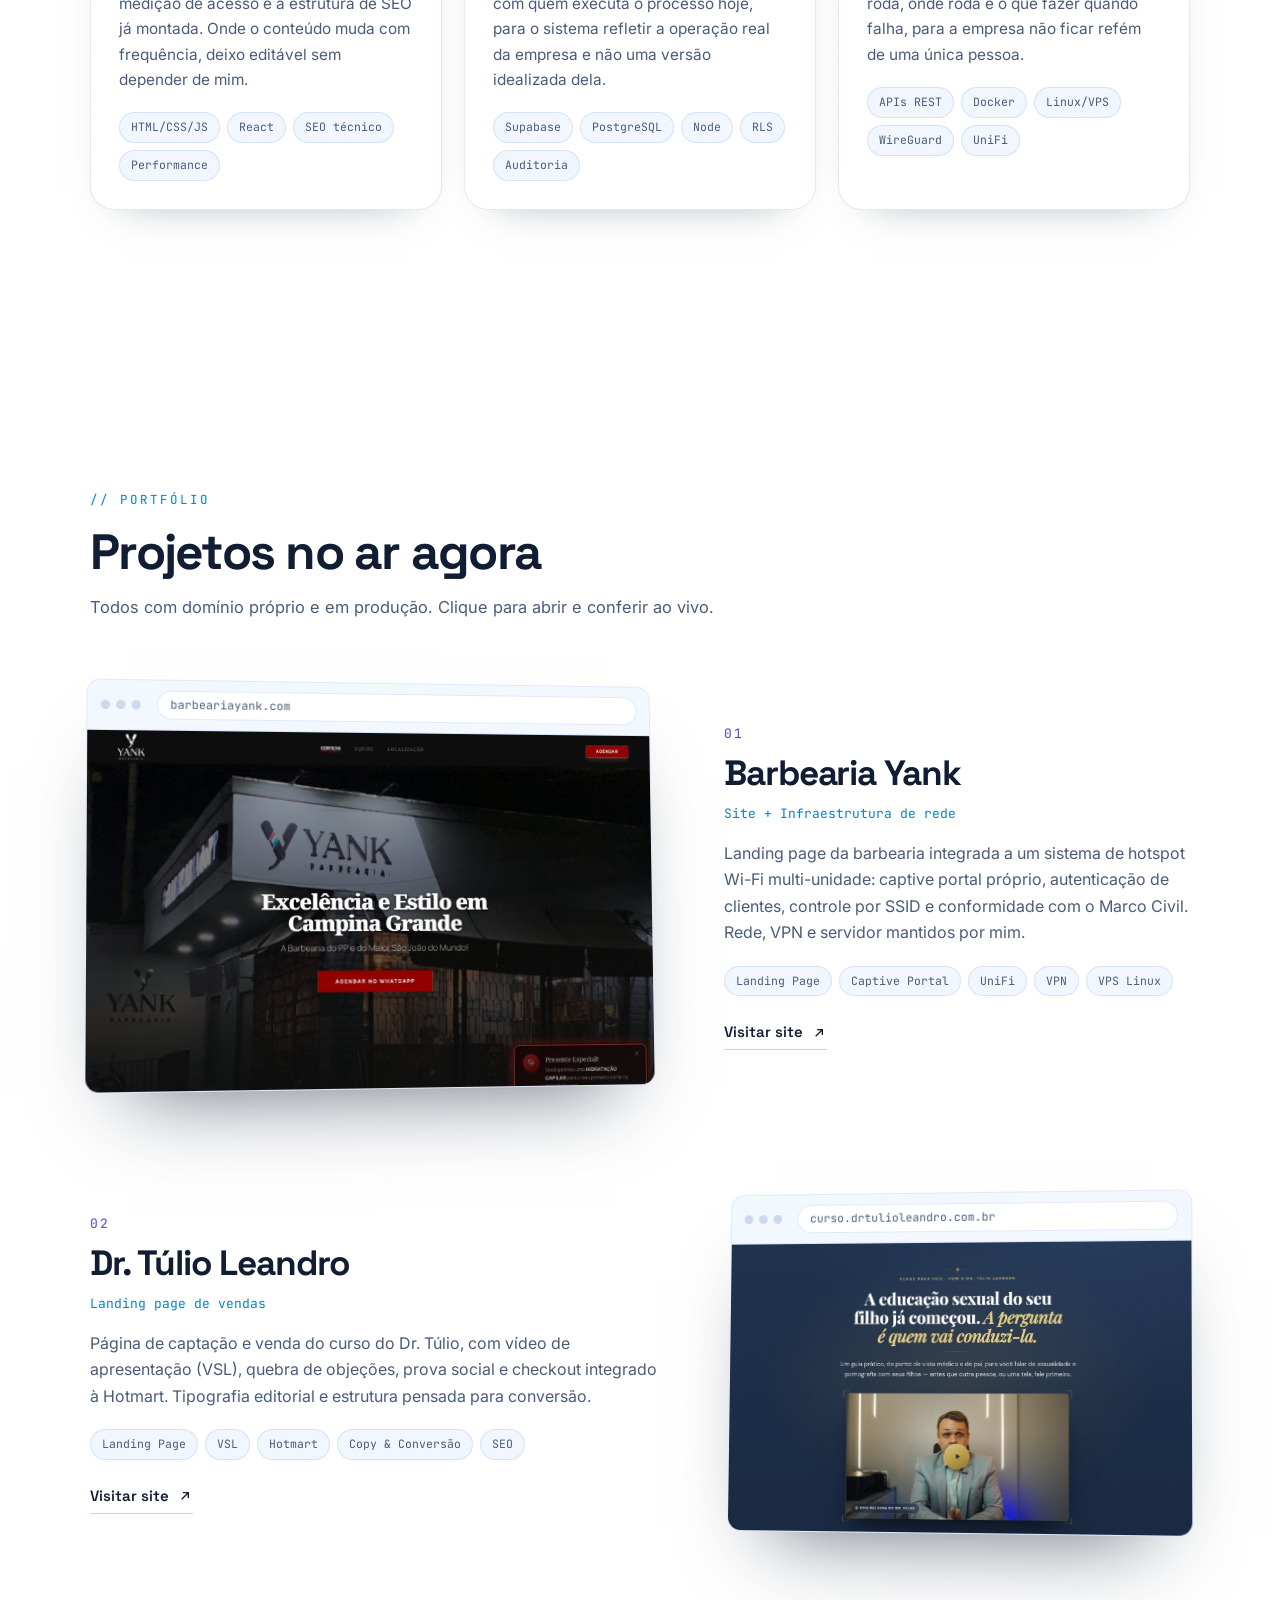
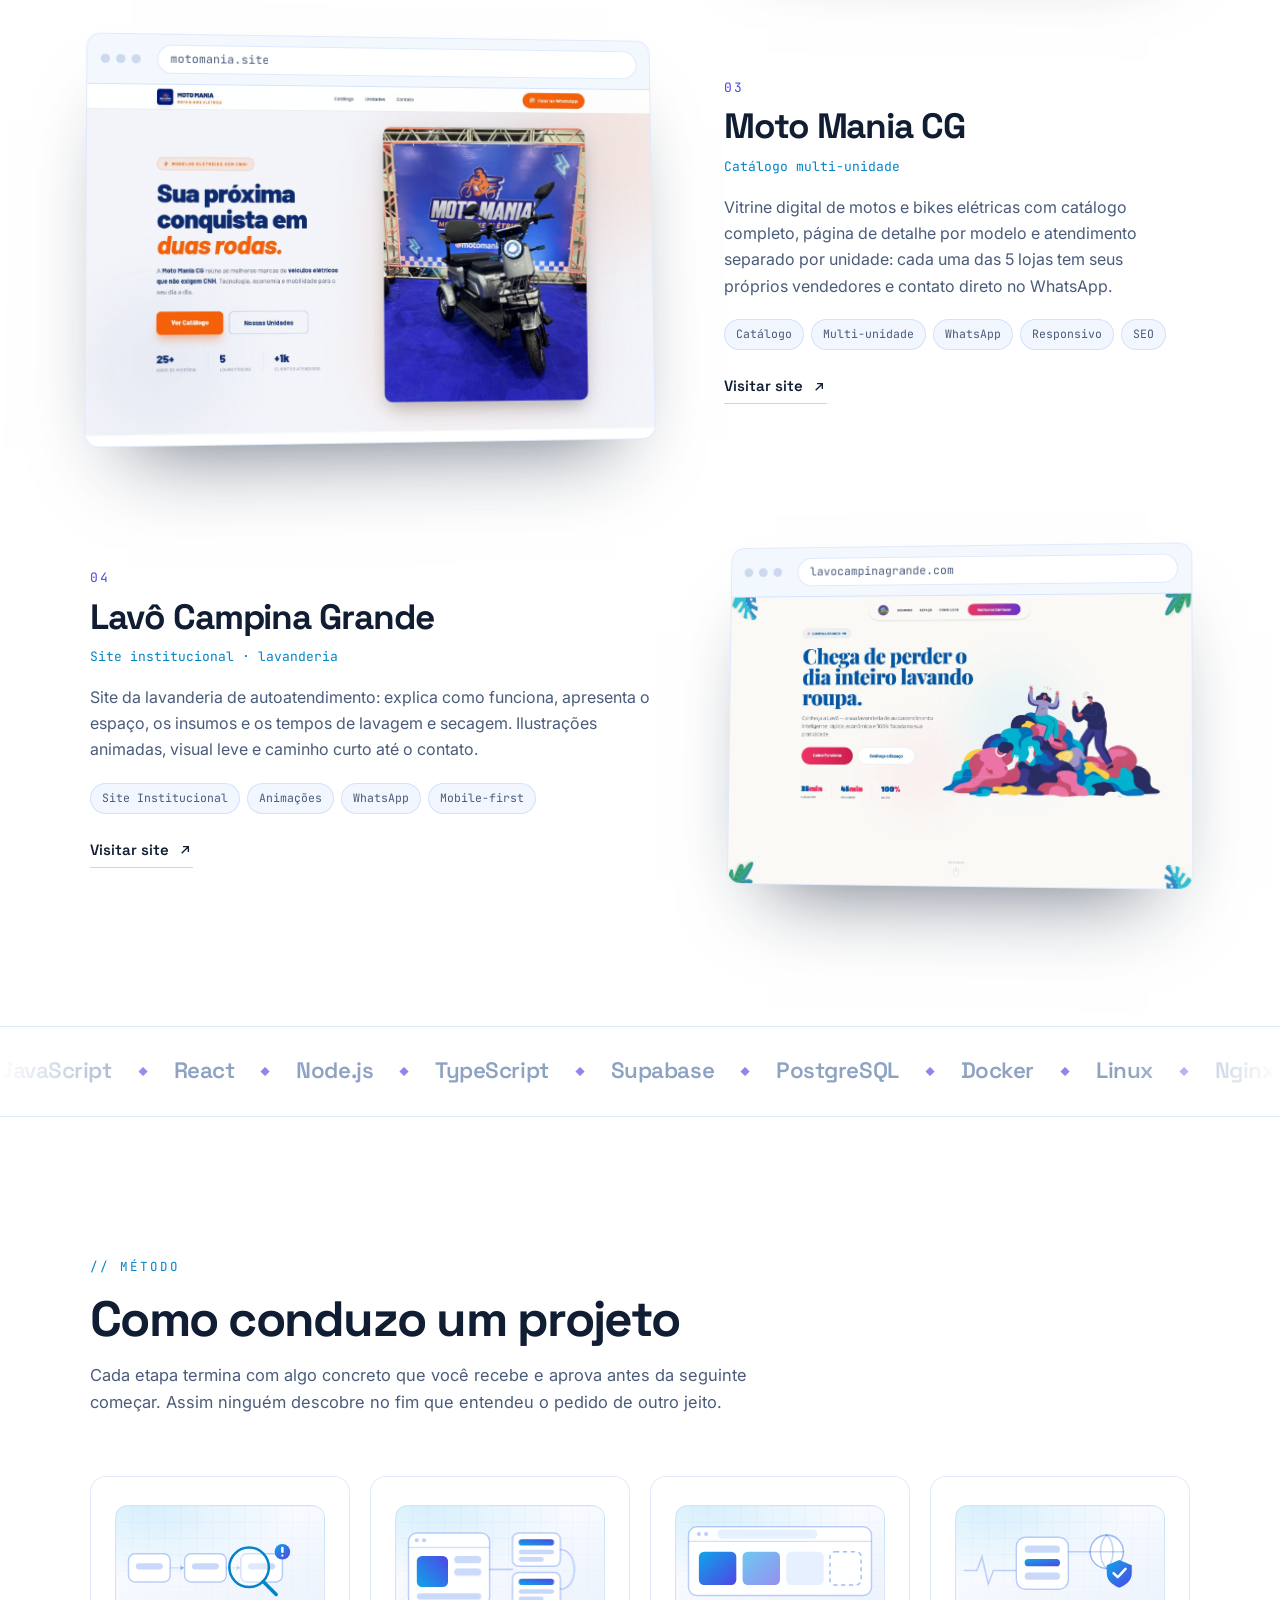
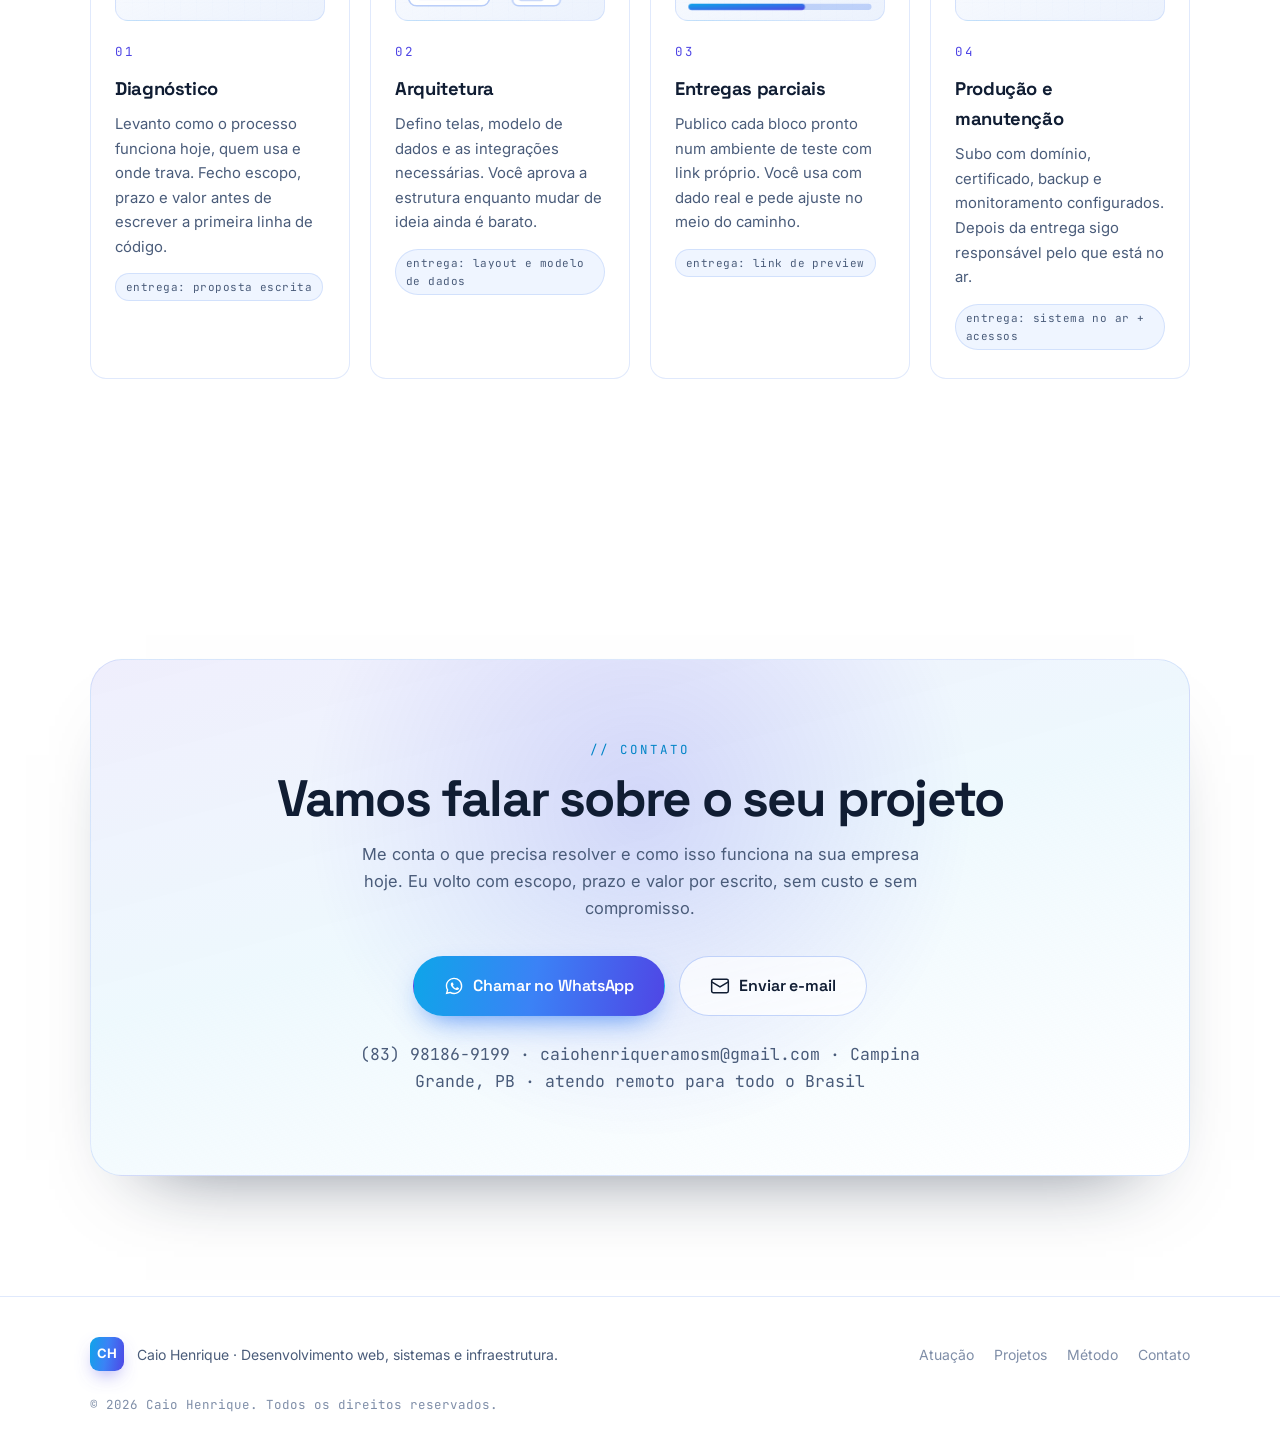
==== commit 227b8fa1: "Liga os botões de WhatsApp no meu número O botão do hero abre a conversa direto, em vez de só rolar " ====
--- a/index.html
+++ b/index.html
@@ -81,7 +81,7 @@
     </p>
 
     <div class="hero-cta reveal" data-delay="3">
-      <a href="#contato" class="btn btn-primary magnetic">
+      <a href="https://wa.me/5583981869199?text=Ol%C3%A1%20Caio!%20Vim%20pelo%20seu%20portf%C3%B3lio%20e%20quero%20falar%20sobre%20um%20projeto." class="btn btn-primary magnetic" target="_blank" rel="noopener">
         Falar no WhatsApp
         <svg viewBox="0 0 24 24" width="18" height="18" fill="none" stroke="currentColor" stroke-width="2"><path d="M5 12h14M13 6l6 6-6 6"/></svg>
       </a>
@@ -562,9 +562,8 @@
     <p>Me conta o que precisa resolver e como isso funciona na sua empresa hoje. Eu volto com
        escopo, prazo e valor por escrito, sem custo e sem compromisso.</p>
     <div class="cta-actions">
-      <!-- TROQUE o número abaixo pelo seu WhatsApp real (formato 55DDNUMERO) -->
       <a class="btn btn-primary btn-lg magnetic"
-         href="https://wa.me/5583900000000?text=Ol%C3%A1%20Caio!%20Vim%20pelo%20seu%20portf%C3%B3lio%20e%20quero%20falar%20sobre%20um%20projeto."
+         href="https://wa.me/5583981869199?text=Ol%C3%A1%20Caio!%20Vim%20pelo%20seu%20portf%C3%B3lio%20e%20quero%20falar%20sobre%20um%20projeto."
          target="_blank" rel="noopener">
         <svg viewBox="0 0 24 24" width="20" height="20" fill="currentColor"><path d="M12.04 2C6.58 2 2.13 6.45 2.13 11.91c0 1.75.46 3.45 1.32 4.95L2 22l5.25-1.38a9.9 9.9 0 0 0 4.79 1.22h.01c5.46 0 9.91-4.45 9.91-9.91 0-2.65-1.03-5.14-2.9-7.01A9.82 9.82 0 0 0 12.04 2m0 1.67c2.2 0 4.27.86 5.83 2.42a8.19 8.19 0 0 1 2.41 5.82c0 4.54-3.7 8.24-8.25 8.24a8.23 8.23 0 0 1-4.19-1.15l-.3-.18-3.12.82.83-3.04-.2-.31a8.19 8.19 0 0 1-1.26-4.38c0-4.54 3.7-8.24 8.25-8.24m-2.4 4.16c-.16 0-.42.06-.64.3-.22.24-.85.83-.85 2.02s.87 2.34.99 2.5c.12.16 1.7 2.6 4.12 3.64.58.25 1.03.4 1.38.51.58.18 1.11.16 1.53.1.47-.07 1.44-.59 1.64-1.16.2-.57.2-1.05.14-1.16-.06-.1-.22-.16-.46-.28-.24-.12-1.44-.71-1.66-.79-.22-.08-.38-.12-.54.12-.16.24-.62.79-.76.95-.14.16-.28.18-.52.06-.24-.12-1.03-.38-1.96-1.21-.72-.65-1.21-1.45-1.35-1.69-.14-.24-.02-.37.1-.49.11-.11.24-.28.36-.42.12-.14.16-.24.24-.4.08-.16.04-.3-.02-.42-.06-.12-.54-1.3-.74-1.78-.19-.46-.39-.4-.54-.41h-.46"/></svg>
         Chamar no WhatsApp
@@ -574,7 +573,7 @@
         Enviar e-mail
       </a>
     </div>
-    <p class="cta-foot">caiohenriqueramosm@gmail.com · Campina Grande, PB · atendo remoto para todo o Brasil</p>
+    <p class="cta-foot">(83) 98186-9199 · caiohenriqueramosm@gmail.com · Campina Grande, PB · atendo remoto para todo o Brasil</p>
   </div>
 </section>
 
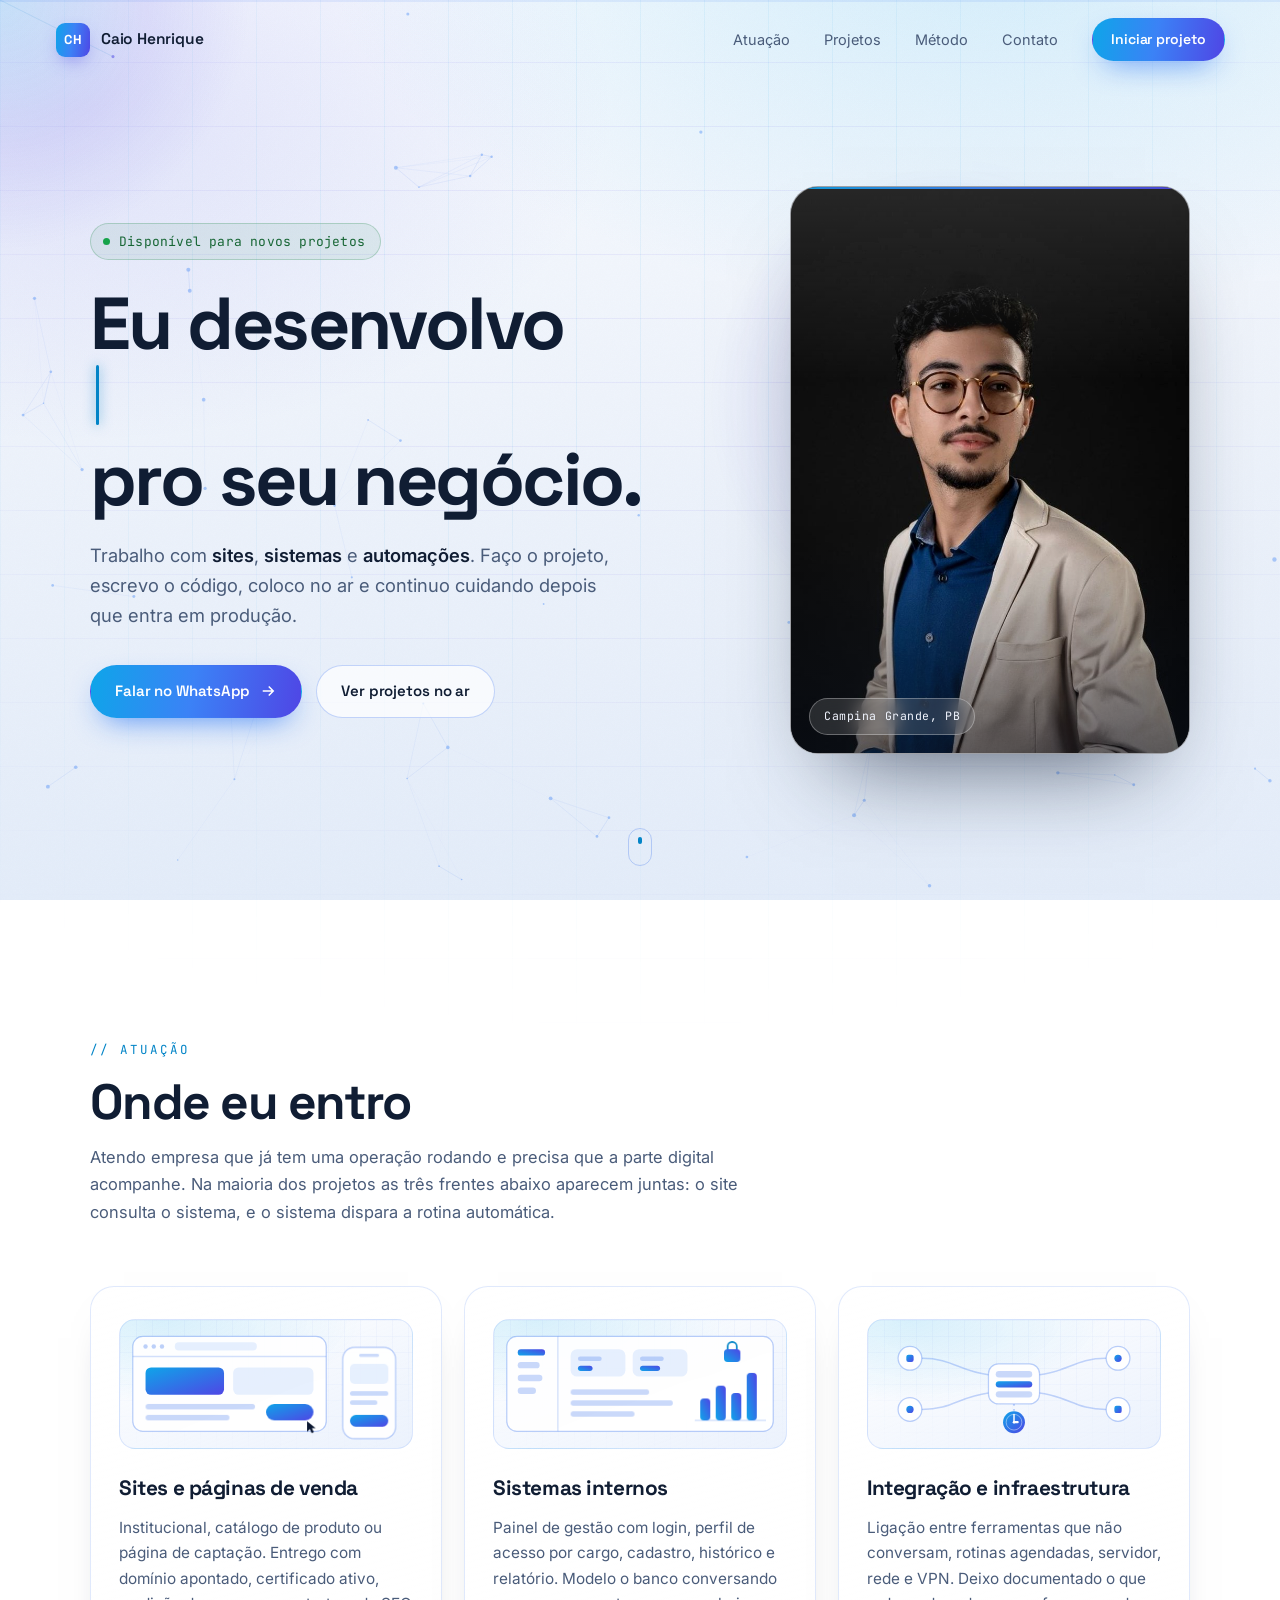
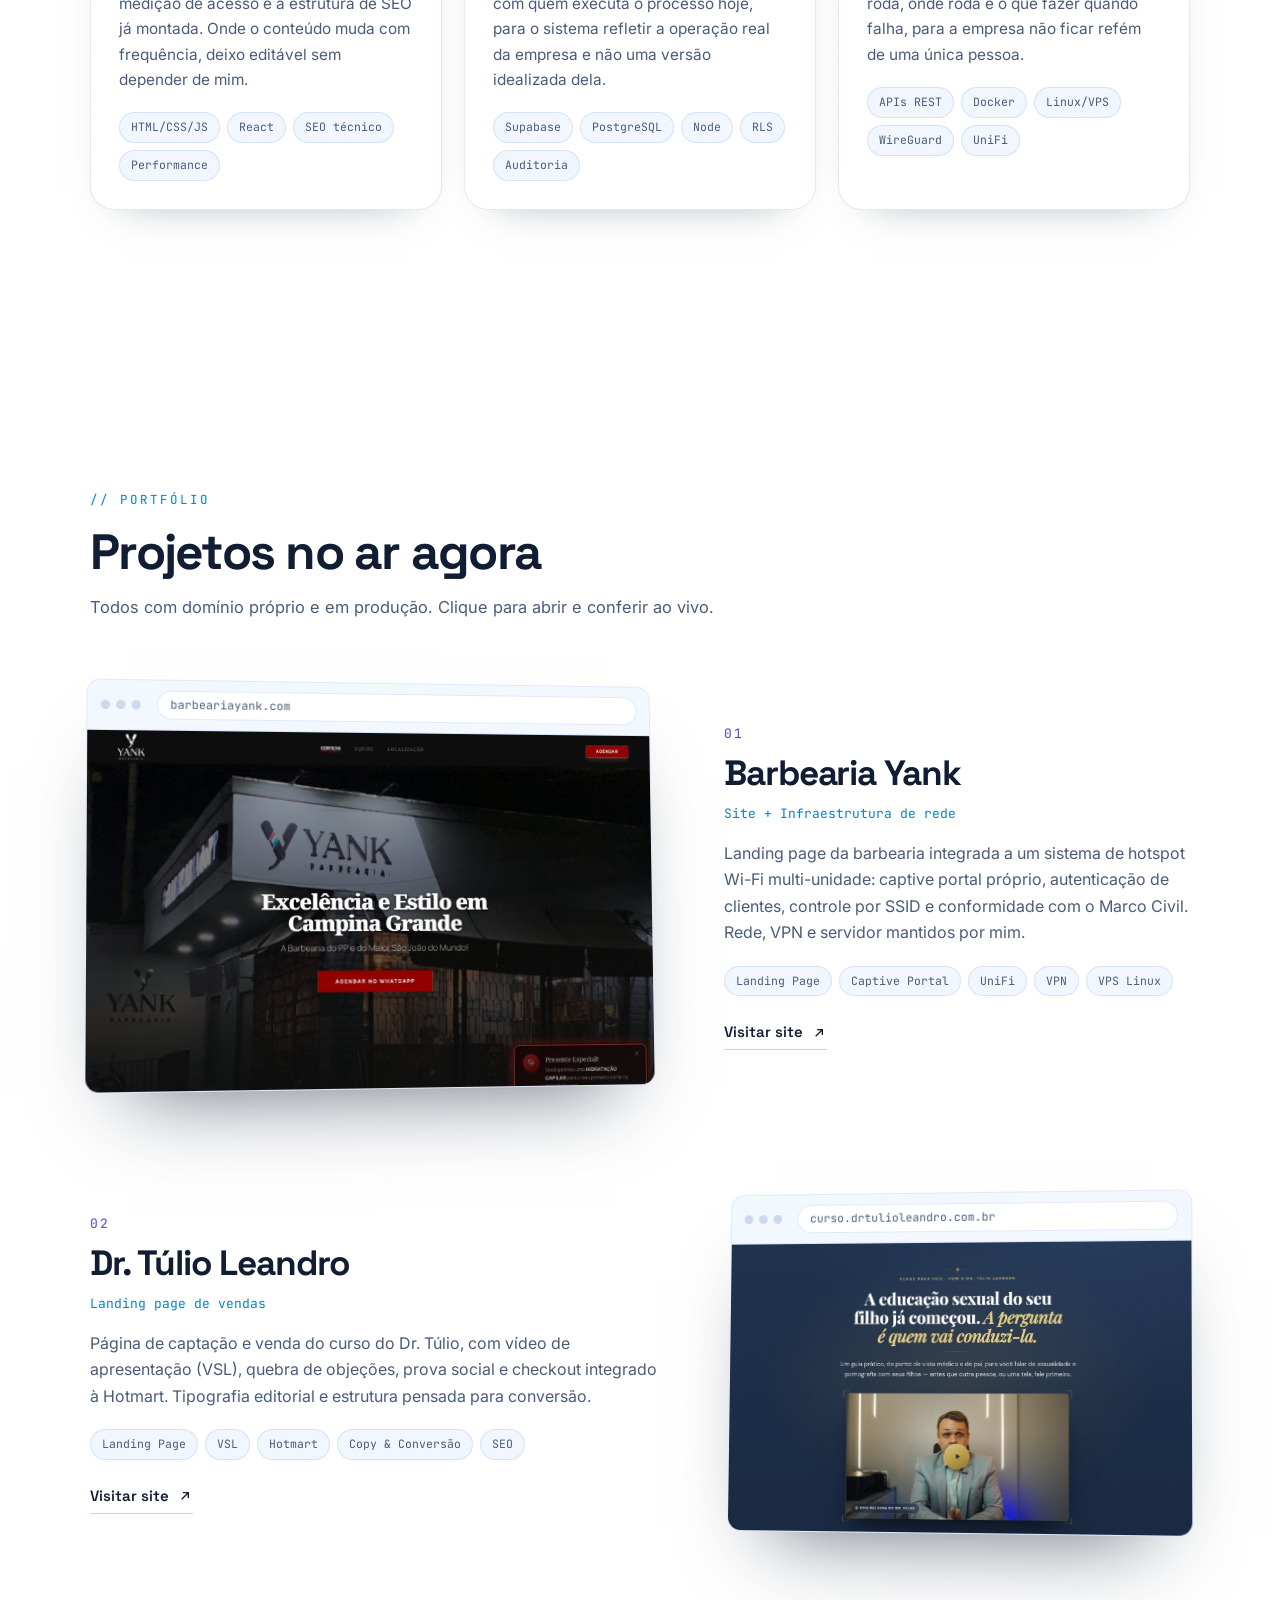
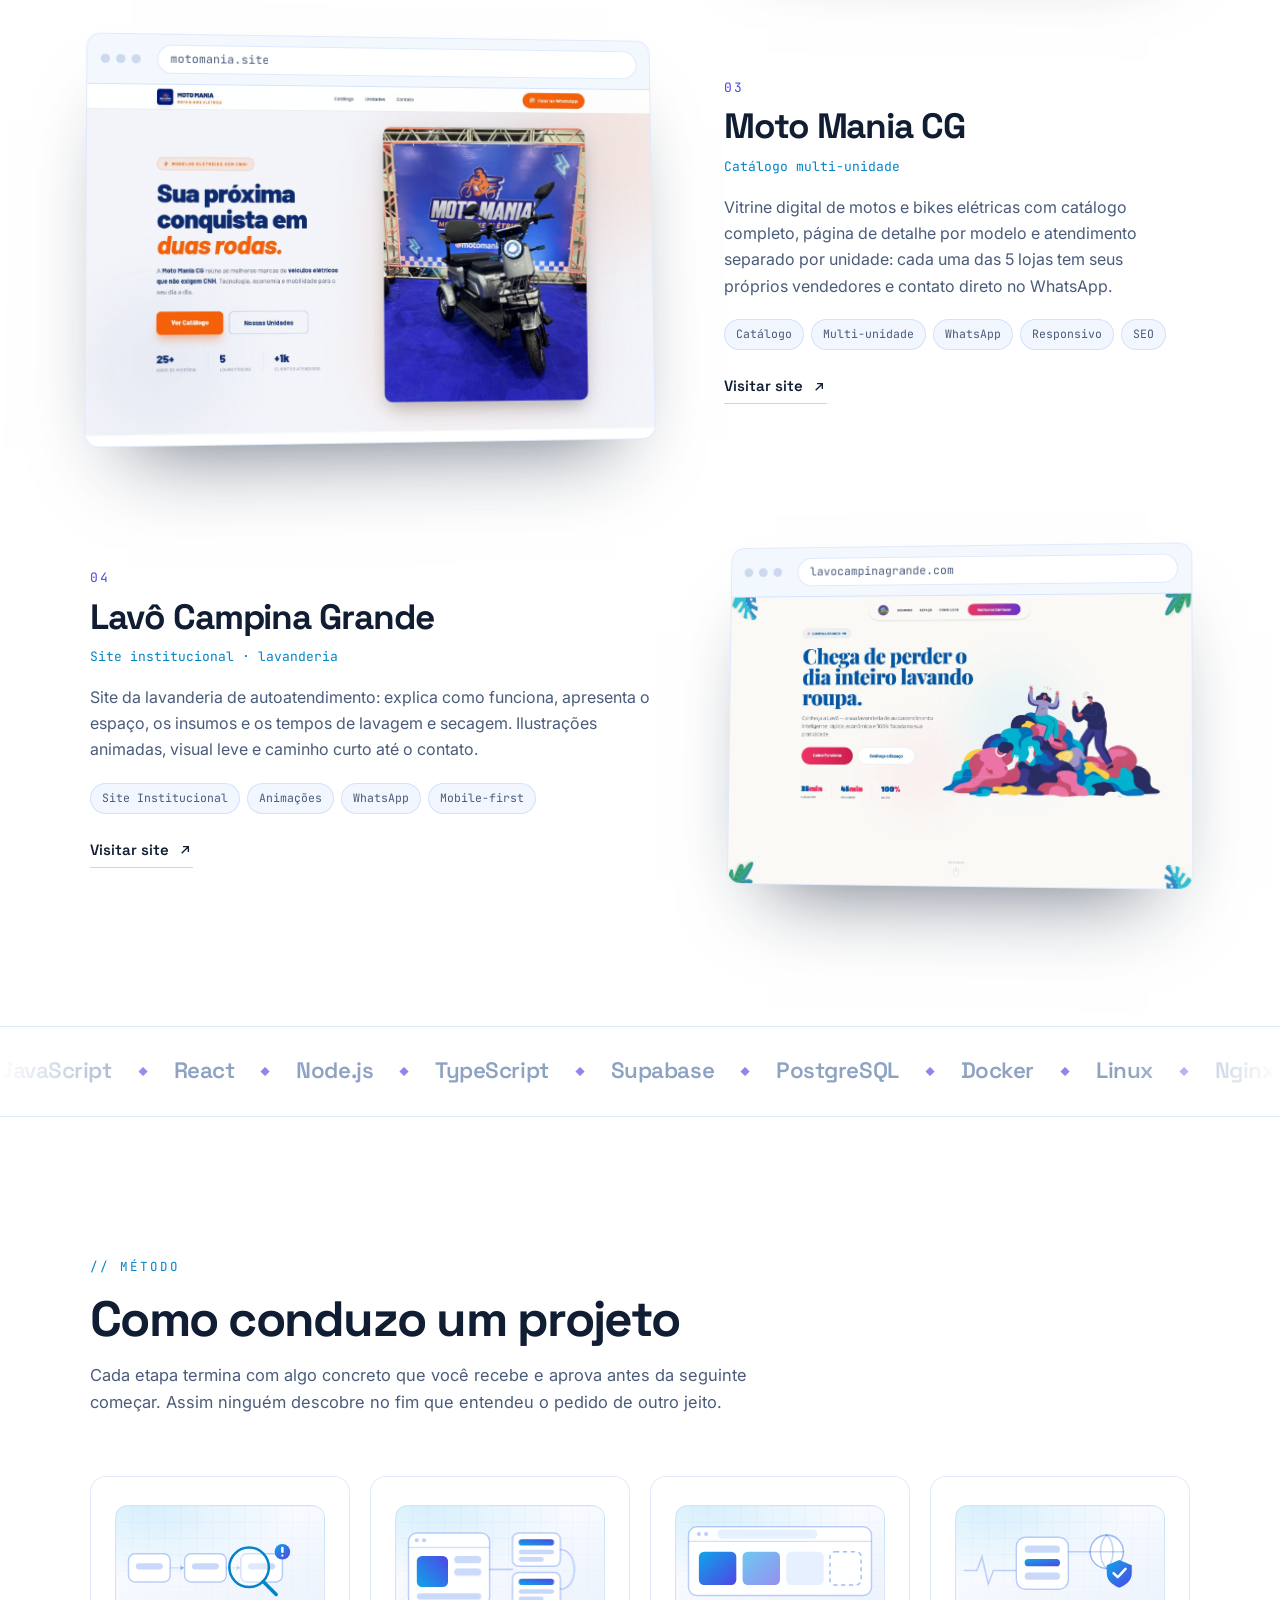
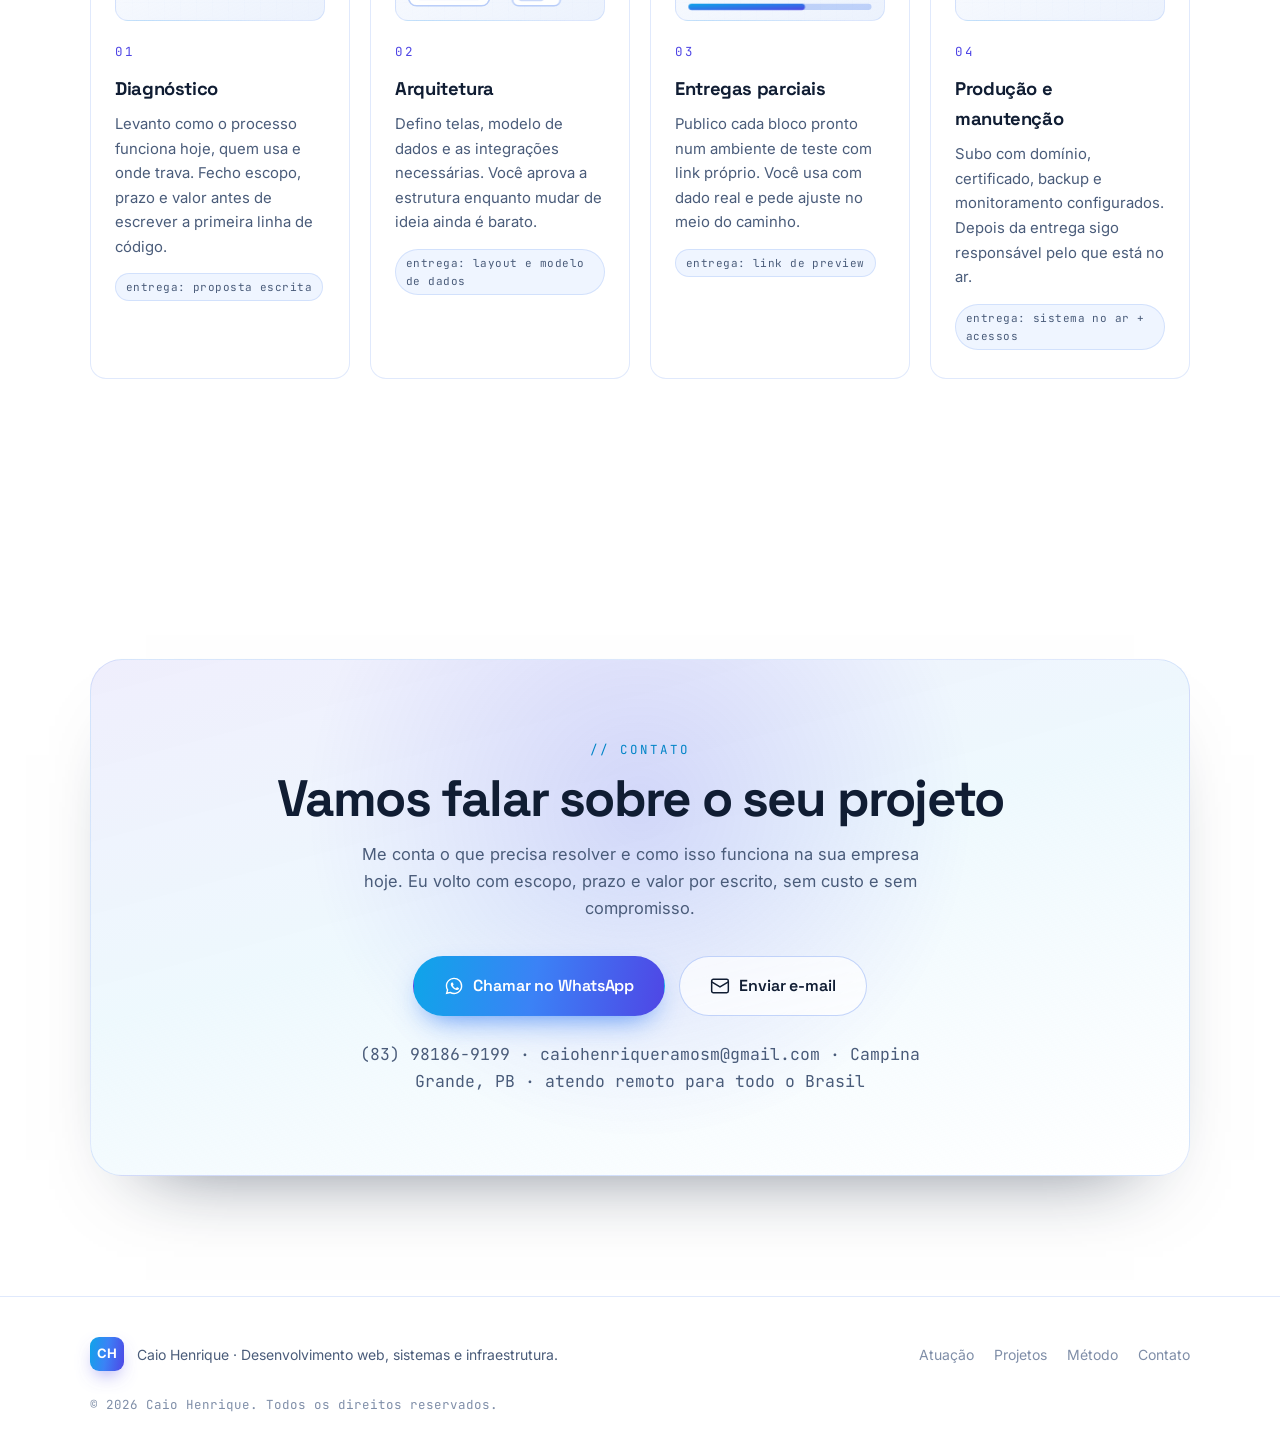
==== commit 68029d36: "Põe o favicon CH, que antes dava 404 O ícone principal é um SVG em data URI no próprio head, com o m" ====
--- a/index.html
+++ b/index.html
@@ -8,6 +8,8 @@
 <meta name="author" content="Caio Henrique">
 <meta name="theme-color" content="#eef3fb">
 <link rel="canonical" href="https://caiohenrique.dev/">
+<link rel="icon" type="image/svg+xml" href="data:image/svg+xml,%3Csvg%20xmlns%3D%22http%3A%2F%2Fwww.w3.org%2F2000%2Fsvg%22%20viewBox%3D%220%200%2064%2064%22%3E%3Cdefs%3E%3ClinearGradient%20id%3D%22g%22%20x1%3D%220%22%20y1%3D%220%22%20x2%3D%221%22%20y2%3D%221%22%3E%3Cstop%20offset%3D%220%22%20stop-color%3D%22%230ea5e9%22%2F%3E%3Cstop%20offset%3D%22.48%22%20stop-color%3D%22%233b82f6%22%2F%3E%3Cstop%20offset%3D%221%22%20stop-color%3D%22%234f46e5%22%2F%3E%3C%2FlinearGradient%3E%3C%2Fdefs%3E%3Crect%20width%3D%2264%22%20height%3D%2264%22%20rx%3D%2215%22%20fill%3D%22url%28%23g%29%22%2F%3E%3Ctext%20x%3D%2232%22%20y%3D%2244%22%20text-anchor%3D%22middle%22%20fill%3D%22%23fff%22%20font-size%3D%2231%22%20font-weight%3D%22700%22%20letter-spacing%3D%22-1.5%22%20font-family%3D%22Segoe%20UI%2CHelvetica%2CArial%2Csans-serif%22%3ECH%3C%2Ftext%3E%3C%2Fsvg%3E">
+<link rel="apple-touch-icon" href="assets/apple-touch-icon.png">
 
 <meta property="og:type" content="website">
 <meta property="og:site_name" content="Caio Henrique">
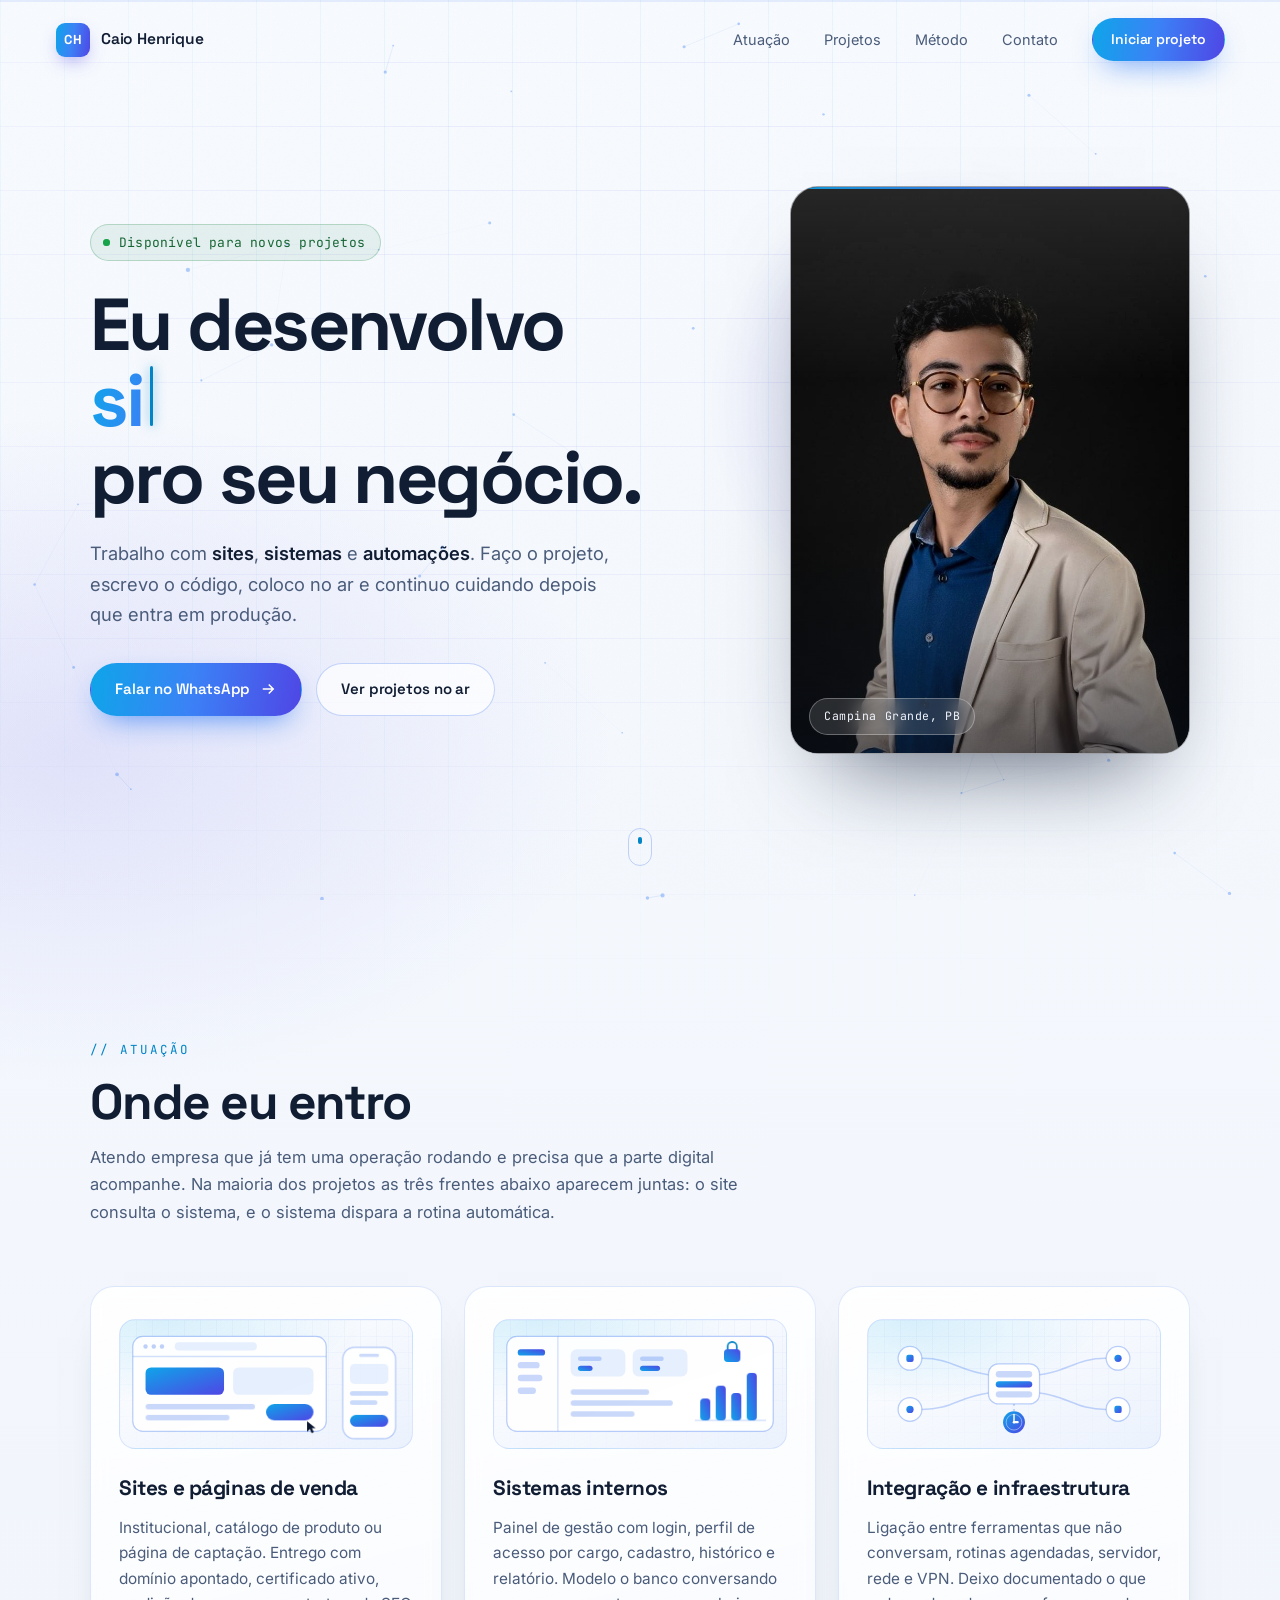
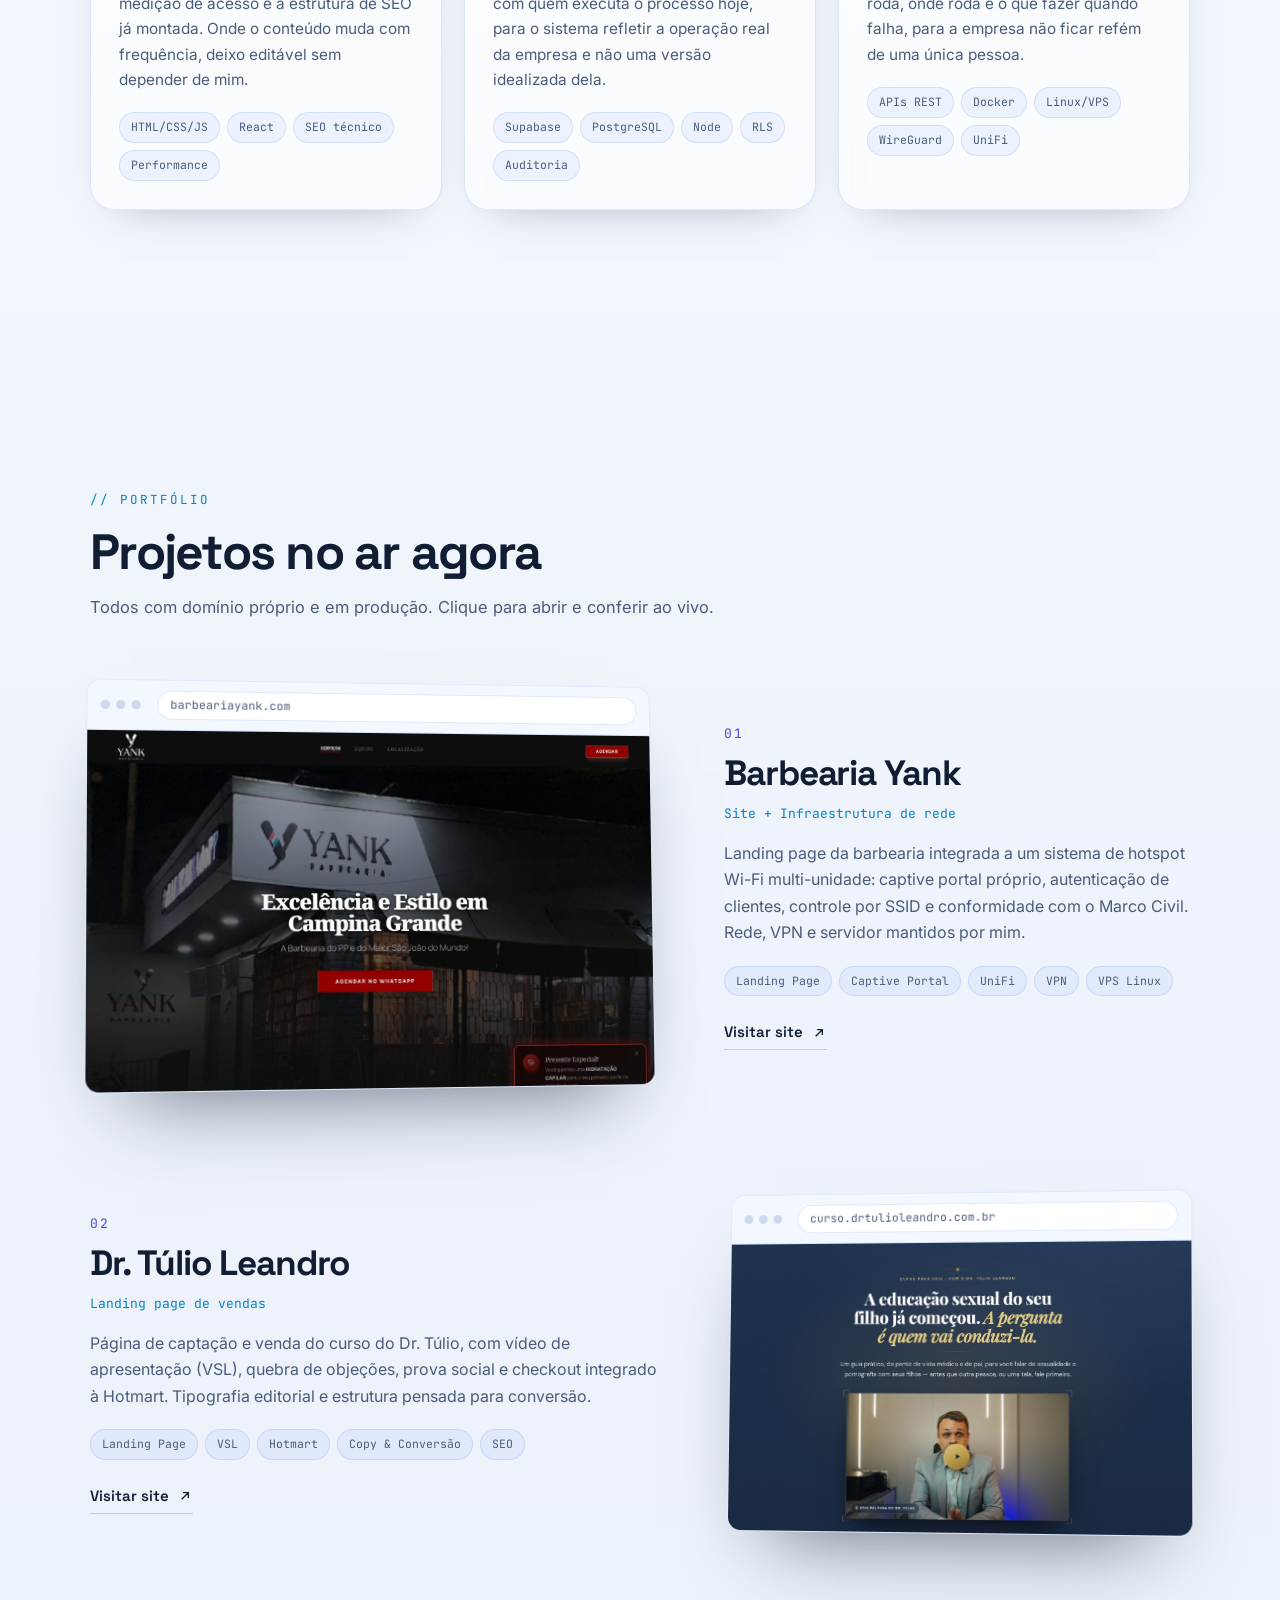
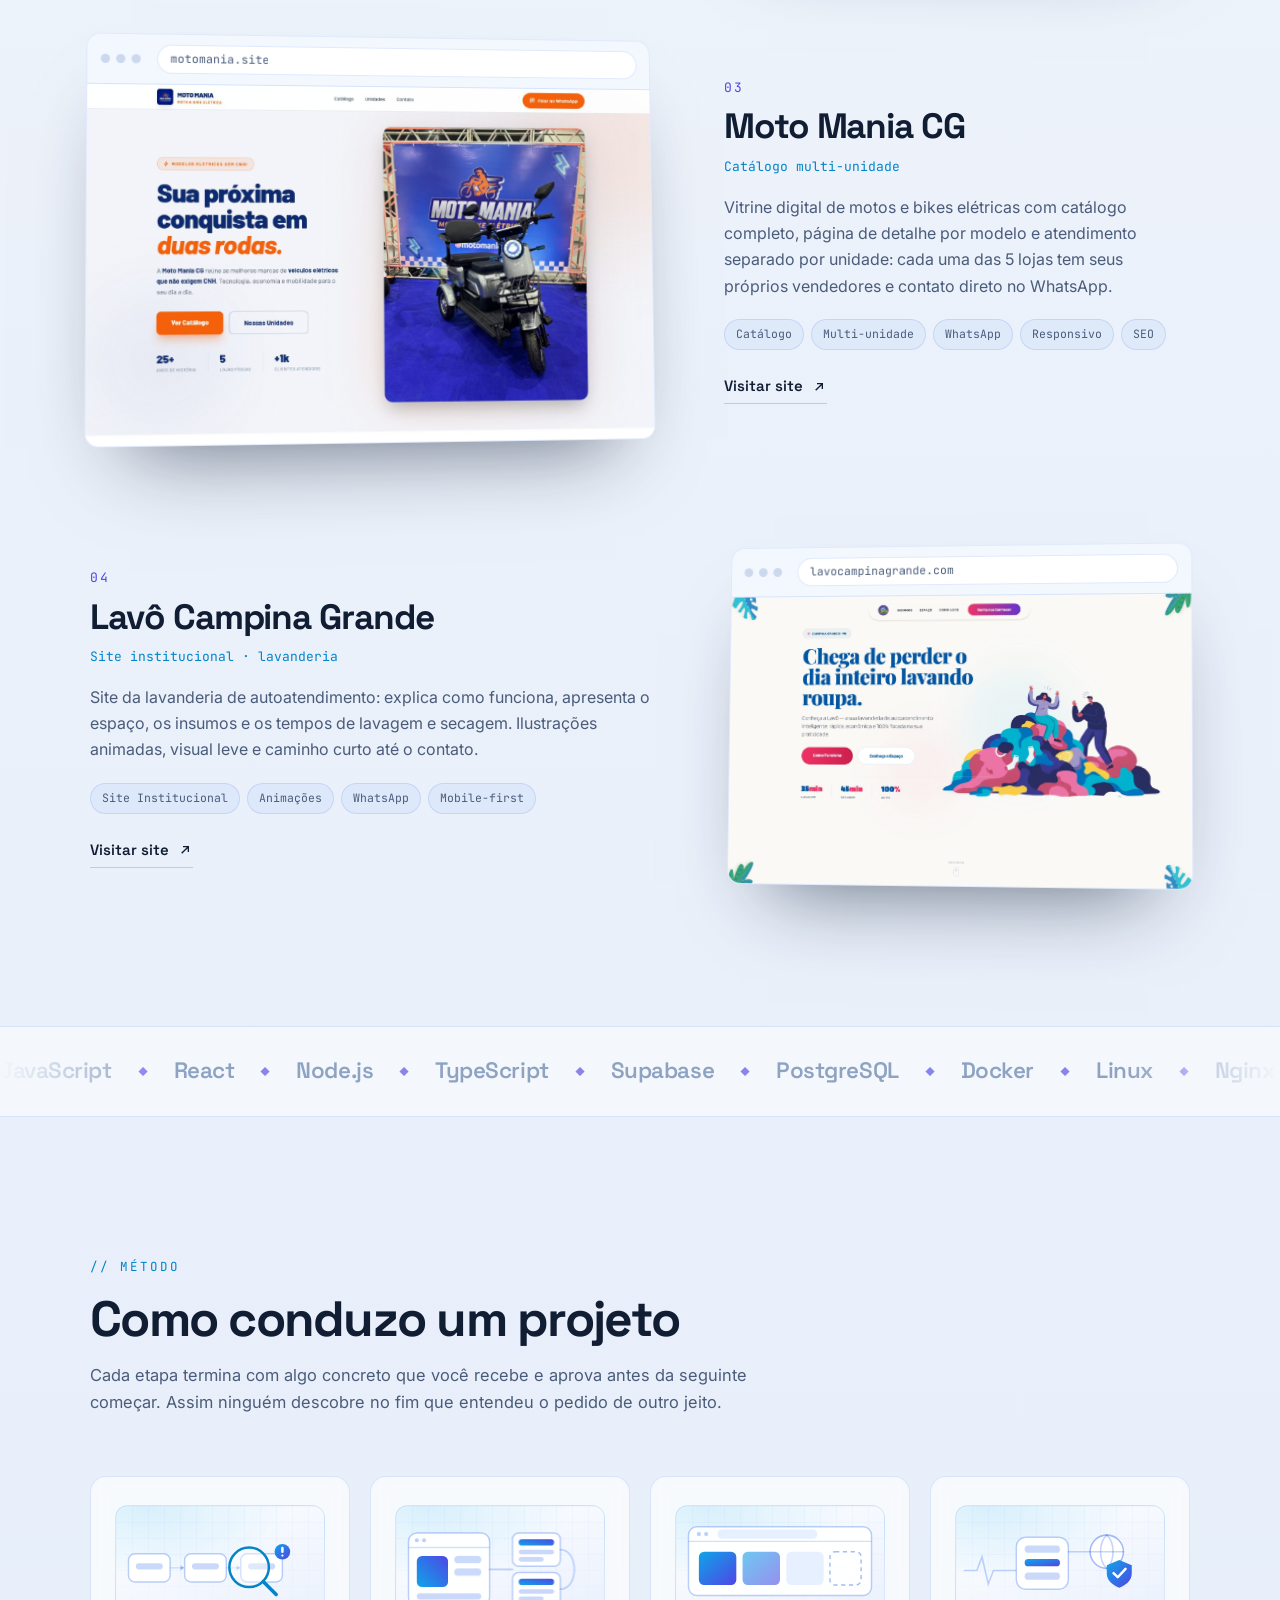
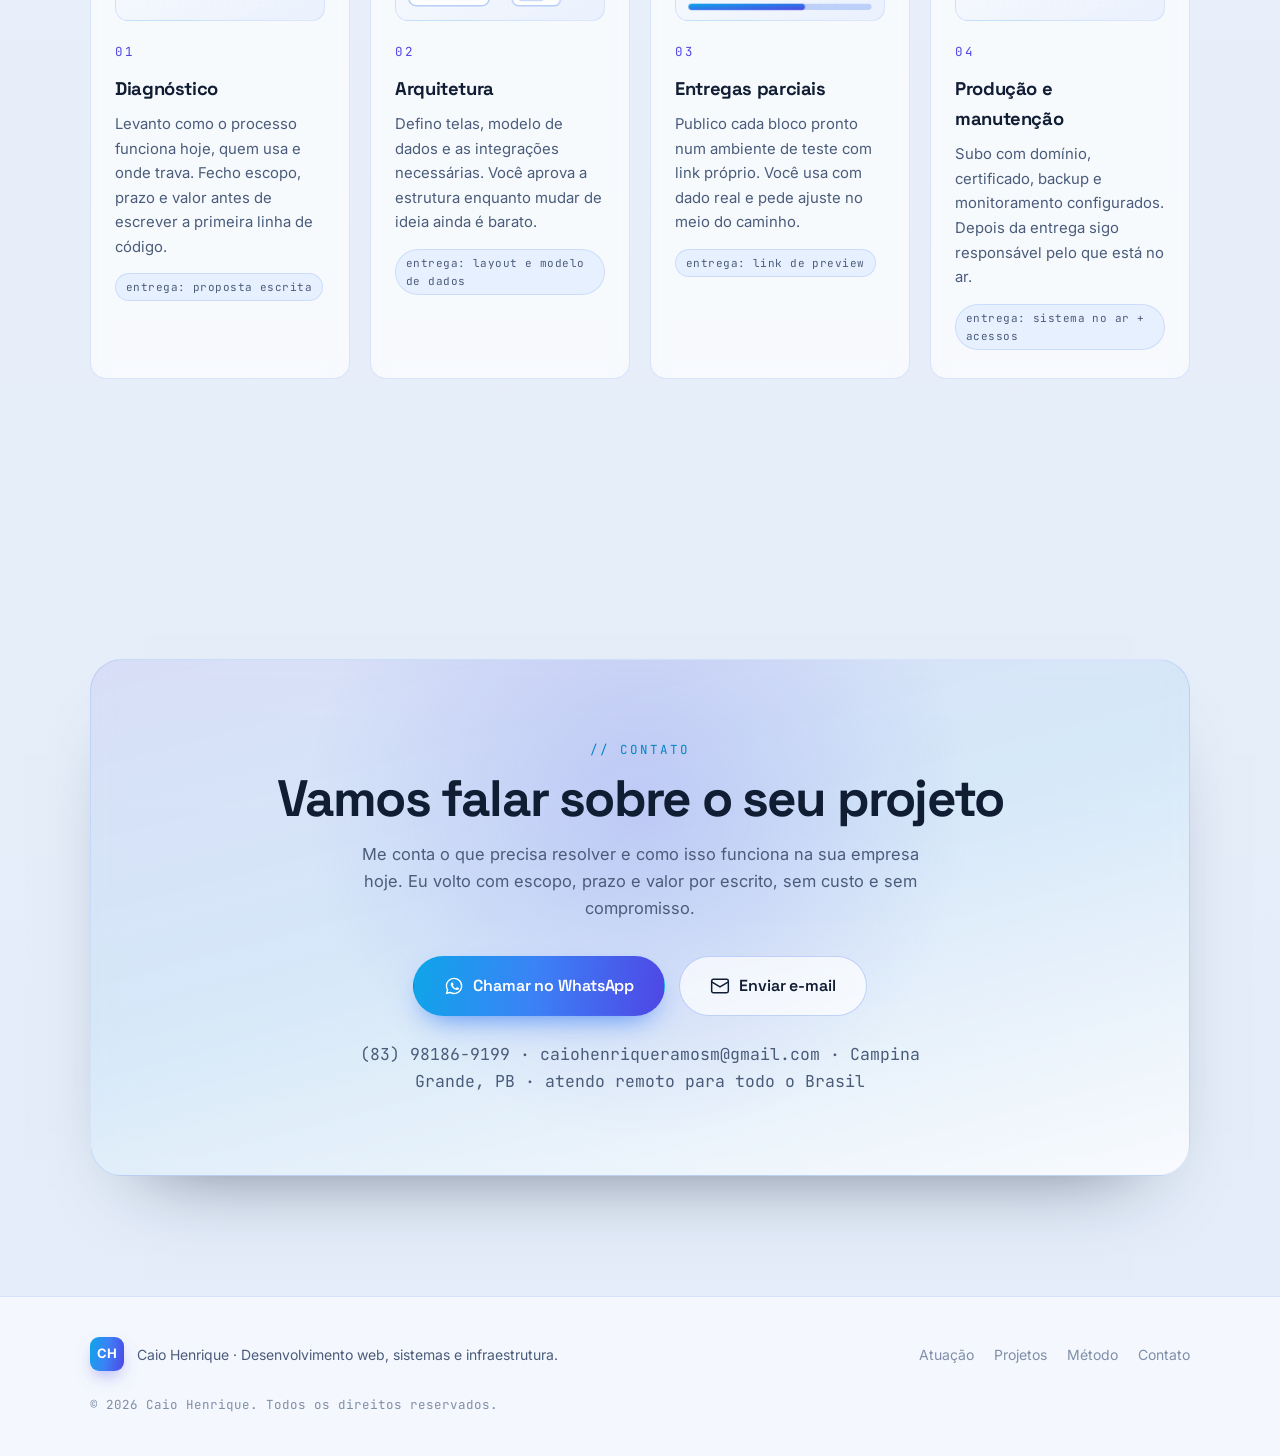
==== commit 06bbe3c4: "Torna clicaveis as imagens dos sites no portfolio As screenshots dos projetos eram só um <div>, sem " ====
--- a/index.html
+++ b/index.html
@@ -271,14 +271,14 @@
 
     <!-- 01 -->
     <article class="proj reveal" data-delay="1">
-      <div class="proj-visual">
+      <a class="proj-visual" href="https://barbeariayank.com" target="_blank" rel="noopener" aria-label="Visitar site: Barbearia Yank">
         <div class="browser">
           <div class="browser-bar"><i></i><i></i><i></i><span class="url">barbeariayank.com</span></div>
           <div class="browser-shot" style="--shot:url('assets/shots/yank.jpg'); --c1:#f5a524; --c2:#c2884a;">
             <span class="shot-fallback">Barbearia Yank</span>
           </div>
         </div>
-      </div>
+      </a>
       <div class="proj-info">
         <span class="proj-num">01</span>
         <h3>Barbearia Yank</h3>
@@ -298,14 +298,14 @@
 
     <!-- 02 -->
     <article class="proj reveal" data-delay="1">
-      <div class="proj-visual">
+      <a class="proj-visual" href="https://curso.drtulioleandro.com.br" target="_blank" rel="noopener" aria-label="Visitar site: Dr. Túlio Leandro">
         <div class="browser">
           <div class="browser-bar"><i></i><i></i><i></i><span class="url">curso.drtulioleandro.com.br</span></div>
           <div class="browser-shot" style="--shot:url('assets/shots/tulio.jpg'); --c1:#38bdf8; --c2:#7ba7d8;">
             <span class="shot-fallback">Dr. Túlio Leandro</span>
           </div>
         </div>
-      </div>
+      </a>
       <div class="proj-info">
         <span class="proj-num">02</span>
         <h3>Dr. Túlio Leandro</h3>
@@ -325,14 +325,14 @@
 
     <!-- 03 -->
     <article class="proj reveal" data-delay="1">
-      <div class="proj-visual">
+      <a class="proj-visual" href="https://motomania.site" target="_blank" rel="noopener" aria-label="Visitar site: Moto Mania CG">
         <div class="browser">
           <div class="browser-bar"><i></i><i></i><i></i><span class="url">motomania.site</span></div>
           <div class="browser-shot" style="--shot:url('assets/shots/motomania.jpg'); --c1:#ef4444; --c2:#9aa8bd;">
             <span class="shot-fallback">MotoMania CG</span>
           </div>
         </div>
-      </div>
+      </a>
       <div class="proj-info">
         <span class="proj-num">03</span>
         <h3>Moto Mania CG</h3>
@@ -352,14 +352,14 @@
 
     <!-- 04 -->
     <article class="proj reveal" data-delay="1">
-      <div class="proj-visual">
+      <a class="proj-visual" href="https://lavocampinagrande.com" target="_blank" rel="noopener" aria-label="Visitar site: Lavô Campina Grande">
         <div class="browser">
           <div class="browser-bar"><i></i><i></i><i></i><span class="url">lavocampinagrande.com</span></div>
           <div class="browser-shot" style="--shot:url('assets/shots/lavo.jpg'); --c1:#22d3ee; --c2:#8ec3dd;">
             <span class="shot-fallback">Lavô Campina Grande</span>
           </div>
         </div>
-      </div>
+      </a>
       <div class="proj-info">
         <span class="proj-num">04</span>
         <h3>Lavô Campina Grande</h3>
--- a/styles.css
+++ b/styles.css
@@ -47,7 +47,6 @@
     radial-gradient(1100px 620px at 78% -8%, rgba(14,165,233,.16), transparent 62%),
     radial-gradient(900px 560px at 6% 12%, rgba(79,70,229,.12), transparent 60%),
     linear-gradient(180deg, #f7fafe 0%, var(--bg) 44%, var(--bg-2) 100%);
-  background-attachment:fixed;
   color:var(--txt);
   font-family:var(--ff-body);
   font-size:16px;
@@ -65,6 +64,17 @@
 ::-webkit-scrollbar-track{ background:#e8eefa }
 ::-webkit-scrollbar-thumb{ background:#c2d3ee; border-radius:20px; border:2px solid #e8eefa }
 ::-webkit-scrollbar-thumb:hover{ background:#a6bde3 }
+
+/* Pausa TODA animação/transição decorativa enquanto a página rola (classe
+   is-scrolling do initScrollIdle em script.js). Quanto mais seções ficam
+   visíveis, mais animações infinitas (pulso, brilho, ilustrações dos
+   cards, marquee...) rodam ao mesmo tempo - sem isso, cada uma disputa o
+   mesmo frame do scroll e o site fica mais travado quanto mais rola. Some
+   ~150ms depois de parar, imperceptível a olho nu. */
+html.is-scrolling *, html.is-scrolling *::before, html.is-scrolling *::after{
+  animation-play-state:paused !important;
+  transition:none !important;
+}
 
 /* =========================================================
    CAMADAS DE FUNDO
@@ -201,12 +211,18 @@
   font-size:13px; font-family:var(--ff-mono); color:#166534; letter-spacing:.2px;
 }
 .status .dot{
+  position:relative;
   width:7px; height:7px; border-radius:50%; background:#16a34a;
-  box-shadow:0 0 0 0 rgba(22,163,74,.5); animation:pulse 2.2s infinite;
+}
+/* Anel pulsante via transform+opacity (composita na GPU) em vez de animar
+   box-shadow (que força repaint a cada frame, mesmo fora da tela) */
+.status .dot::after{
+  content:''; position:absolute; inset:0; border-radius:50%;
+  background:#16a34a; opacity:.5; animation:pulse 2.2s infinite;
 }
 @keyframes pulse{
-  70%{ box-shadow:0 0 0 9px rgba(22,163,74,0) }
-  100%{ box-shadow:0 0 0 0 rgba(22,163,74,0) }
+  0%{ transform:scale(1); opacity:.5 }
+  100%{ transform:scale(4.5); opacity:0 }
 }
 
 .hero-title{
@@ -390,7 +406,7 @@
 .proj{ display:grid; grid-template-columns:1.1fr .9fr; align-items:center; gap:clamp(32px,5vw,64px) }
 .proj:nth-child(even) .proj-visual{ order:2 }
 
-.proj-visual{ perspective:1400px }
+.proj-visual{ display:block; perspective:1400px; text-decoration:none; cursor:pointer }
 .browser{
   border:1px solid var(--line); border-radius:14px; overflow:hidden;
   background:#fff;
@@ -418,11 +434,14 @@
 .browser-shot{
   position:relative; aspect-ratio:16/10;
   display:grid; place-items:center;
-  background-image:var(--shot);
   background-size:cover; background-position:top center;
   background-color:#eaf1fb;
   transition:transform 1s var(--ease);
 }
+/* A imagem real (--shot) só entra quando o card fica perto da tela (ver
+   initShots em script.js) - ate la o card mostra so o gradiente de fundo,
+   evitando baixar as 4 fotos de projeto inteiras no carregamento inicial. */
+.browser-shot.in-view{ background-image:var(--shot) }
 .browser-shot::before{
   content:''; position:absolute; inset:0; z-index:0; transition:opacity .5s var(--ease);
   background:
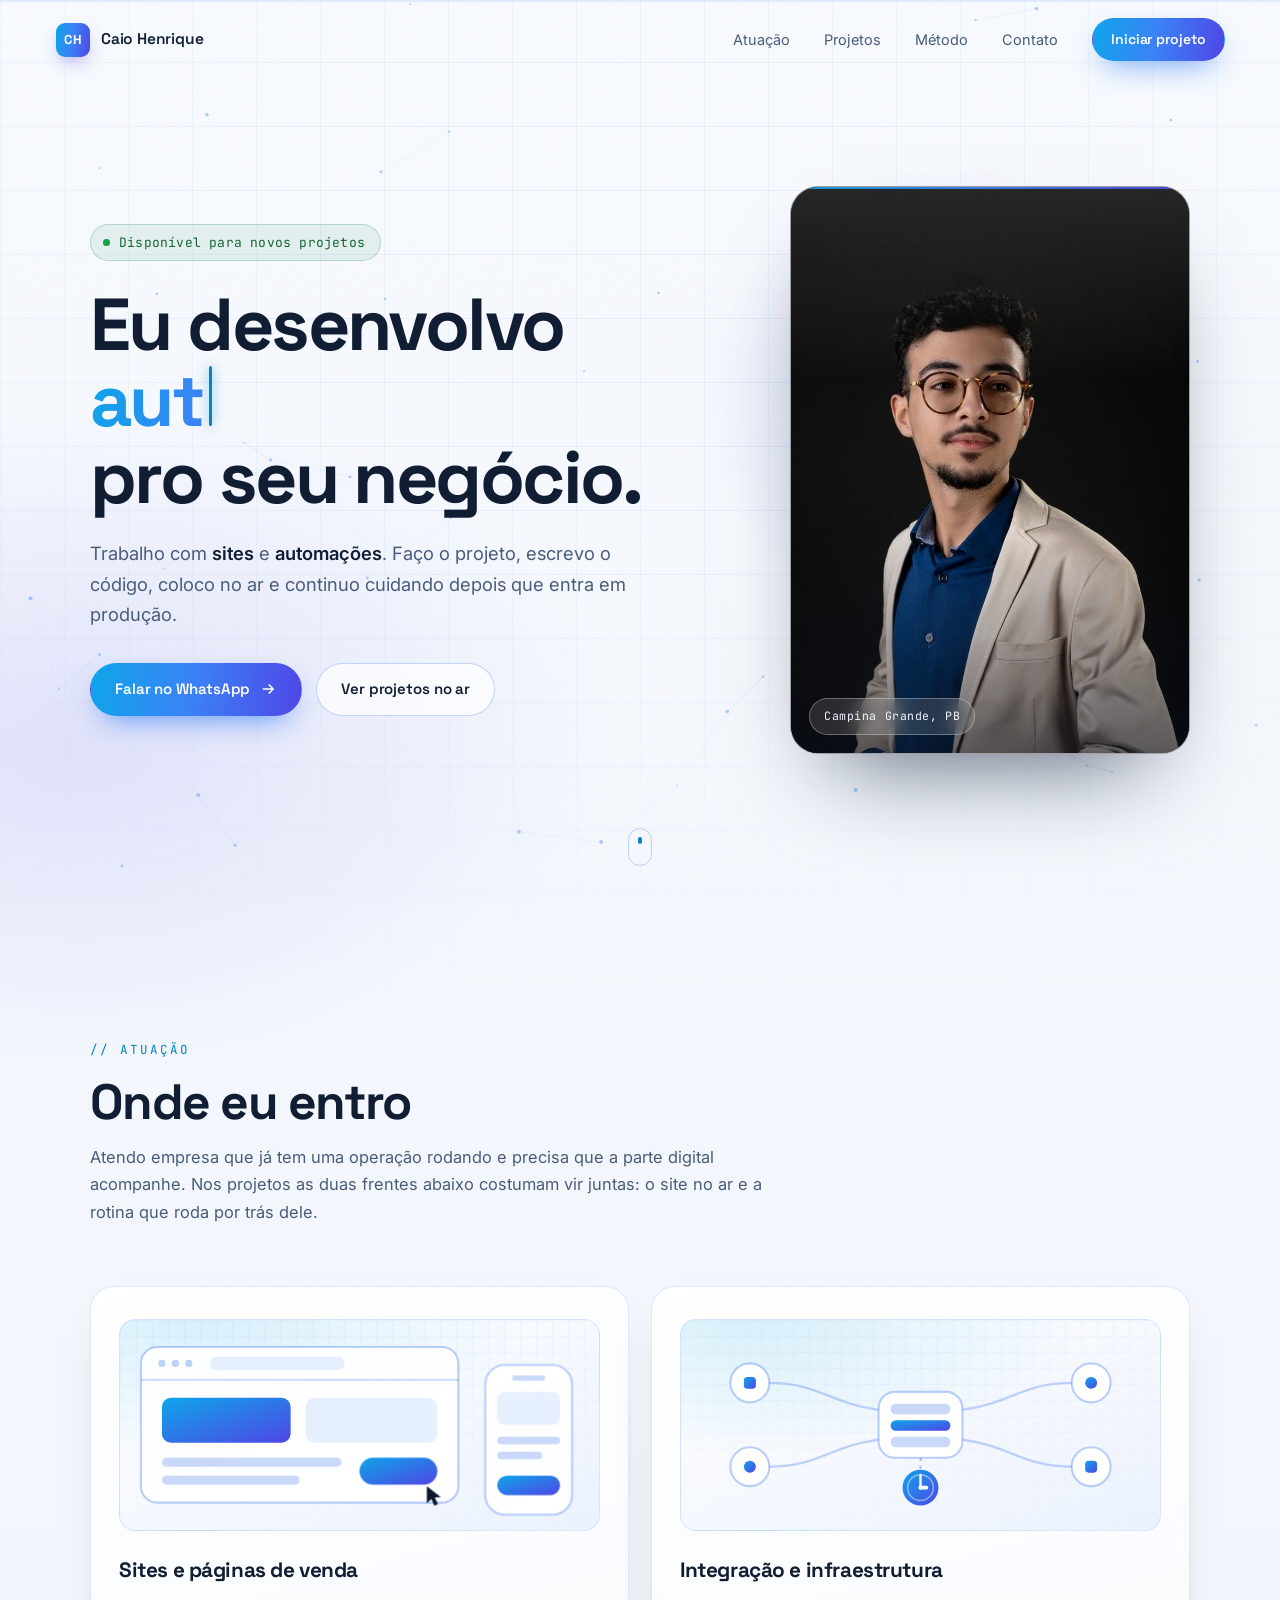
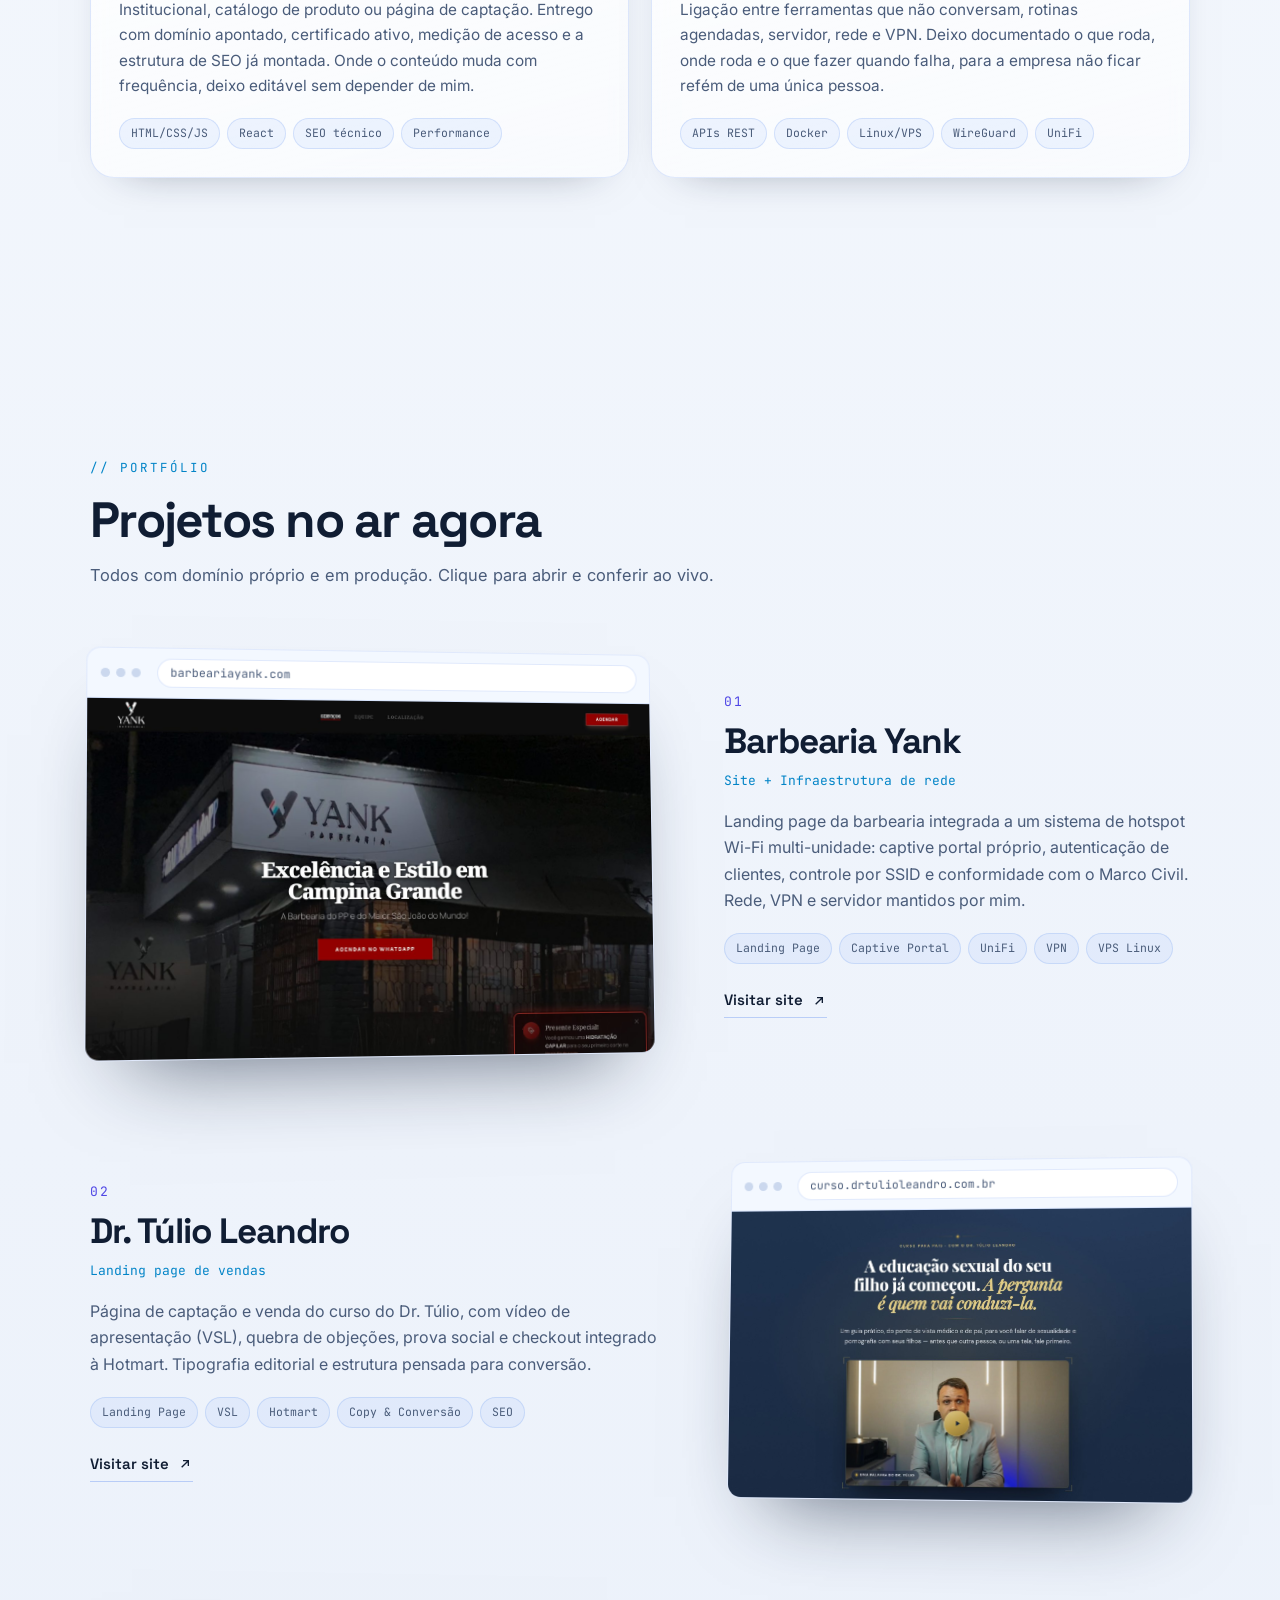
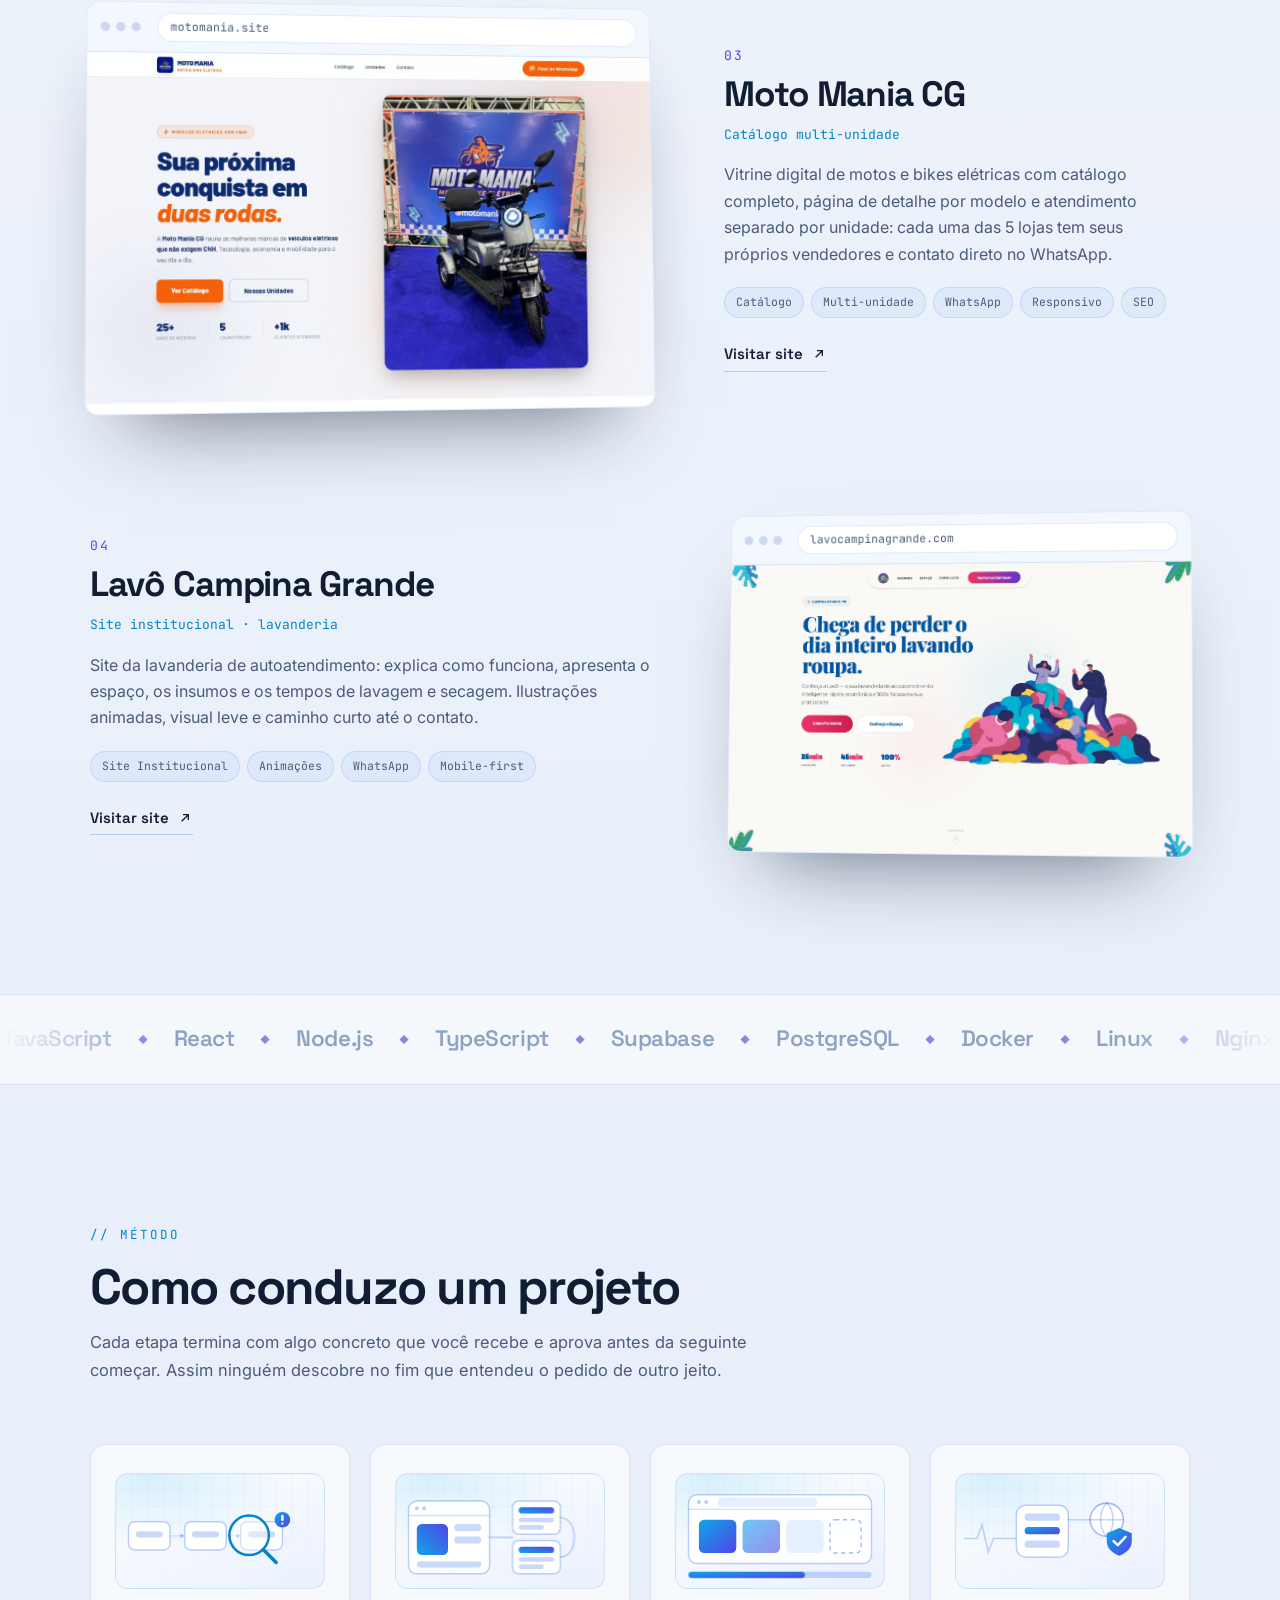
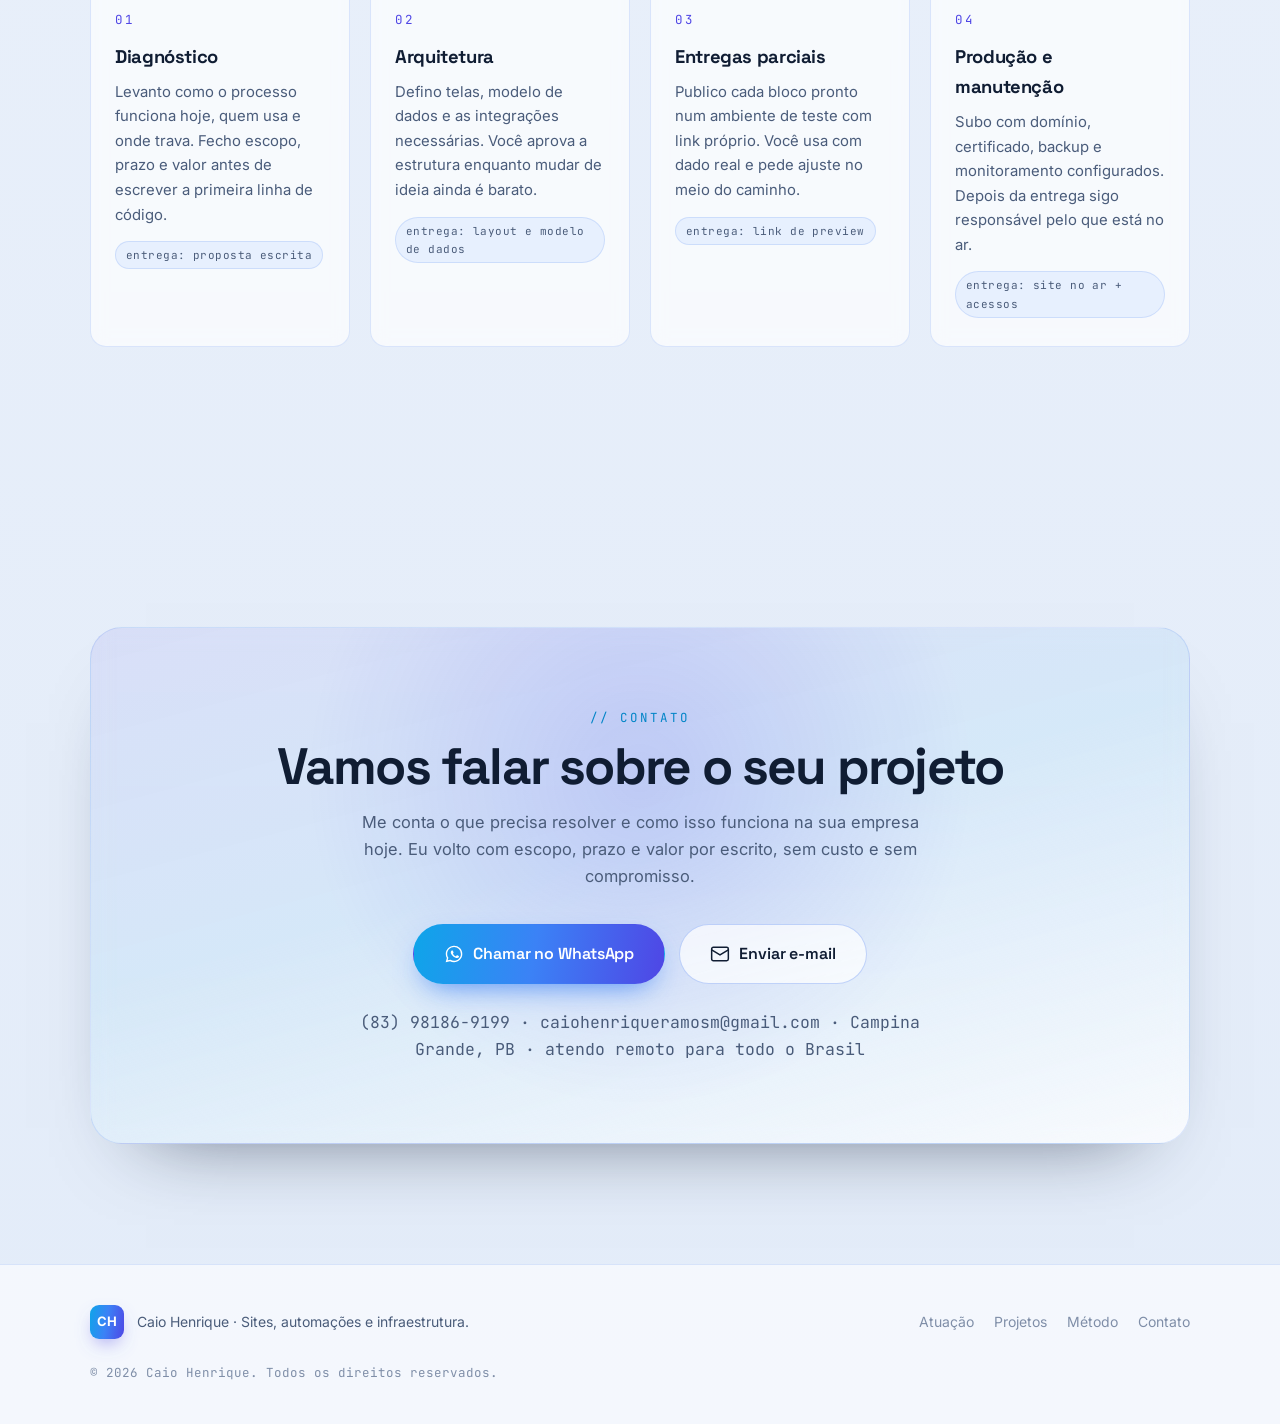
==== commit b616ea9c: "Foco em sites e automações: tira o card de sistemas internos Remove o card "Sistemas internos" da se" ====
--- a/index.html
+++ b/index.html
@@ -3,8 +3,8 @@
 <head>
 <meta charset="UTF-8">
 <meta name="viewport" content="width=device-width, initial-scale=1.0">
-<title>Caio Henrique | Sites, Sistemas e Automações</title>
-<meta name="description" content="Desenvolvedor de sites, sistemas sob medida e automações em Campina Grande. Projetos em produção: Barbearia Yank, Dr. Túlio Leandro, MotoMania e Lavô Campina Grande.">
+<title>Caio Henrique | Sites e Automações</title>
+<meta name="description" content="Desenvolvedor de sites e automações em Campina Grande. Projetos em produção: Barbearia Yank, Dr. Túlio Leandro, MotoMania e Lavô Campina Grande.">
 <meta name="author" content="Caio Henrique">
 <meta name="theme-color" content="#eef3fb">
 <link rel="canonical" href="https://caiohenrique.dev/">
@@ -15,16 +15,16 @@
 <meta property="og:site_name" content="Caio Henrique">
 <meta property="og:locale" content="pt_BR">
 <meta property="og:url" content="https://caiohenrique.dev/">
-<meta property="og:title" content="Caio Henrique | Sites, Sistemas e Automações">
-<meta property="og:description" content="Desenvolvedor em Campina Grande. Faço sites, sistemas de gestão e automações, com projetos rodando em produção.">
+<meta property="og:title" content="Caio Henrique | Sites e Automações">
+<meta property="og:description" content="Desenvolvedor em Campina Grande. Faço sites e automações, com projetos rodando em produção.">
 <meta property="og:image" content="https://caiohenrique.dev/assets/og.jpg">
 <meta property="og:image:width" content="1200">
 <meta property="og:image:height" content="630">
-<meta property="og:image:alt" content="Caio Henrique, desenvolvedor de sites, sistemas e automações">
+<meta property="og:image:alt" content="Caio Henrique, desenvolvedor de sites e automações">
 
 <meta name="twitter:card" content="summary_large_image">
-<meta name="twitter:title" content="Caio Henrique | Sites, Sistemas e Automações">
-<meta name="twitter:description" content="Desenvolvedor em Campina Grande. Faço sites, sistemas de gestão e automações, com projetos rodando em produção.">
+<meta name="twitter:title" content="Caio Henrique | Sites e Automações">
+<meta name="twitter:description" content="Desenvolvedor em Campina Grande. Faço sites e automações, com projetos rodando em produção.">
 <meta name="twitter:image" content="https://caiohenrique.dev/assets/og.jpg">
 
 <link rel="preconnect" href="https://fonts.googleapis.com">
@@ -77,7 +77,7 @@
     </h1>
 
     <p class="hero-sub reveal" data-delay="2">
-      Trabalho com <strong>sites</strong>, <strong>sistemas</strong> e <strong>automações</strong>.
+      Trabalho com <strong>sites</strong> e <strong>automações</strong>.
       Faço o projeto, escrevo o código, coloco no ar e continuo cuidando depois que entra em
       produção.
     </p>
@@ -109,11 +109,11 @@
     <span class="eyebrow">// atuação</span>
     <h2>Onde eu entro</h2>
     <p>Atendo empresa que já tem uma operação rodando e precisa que a parte digital acompanhe.
-       Na maioria dos projetos as três frentes abaixo aparecem juntas: o site consulta o
-       sistema, e o sistema dispara a rotina automática.</p>
-  </div>
-
-  <div class="cards-3">
+       Nos projetos as duas frentes abaixo costumam vir juntas: o site no ar e a rotina que
+       roda por trás dele.</p>
+  </div>
+
+  <div class="cards-2">
 
     <!-- 1. sites -->
     <article class="svc-card reveal tilt" data-delay="1">
@@ -156,55 +156,7 @@
       </ul>
     </article>
 
-    <!-- 2. sistemas -->
-    <article class="svc-card reveal tilt" data-delay="2">
-      <div class="svc-art">
-        <svg class="art art-sys" viewBox="0 0 320 140" role="img"
-             aria-label="Ilustração: painel de gestão com menu, indicadores, gráfico de barras e acesso protegido">
-          <defs>
-            <linearGradient id="artSys" x1="0" y1="1" x2="1" y2="0">
-              <stop offset="0" stop-color="#0ea5e9"/><stop offset="1" stop-color="#4f46e5"/>
-            </linearGradient>
-          </defs>
-          <rect class="a-panel" x="14" y="18" width="292" height="104" rx="11"/>
-          <path class="a-line" d="M70 18v104"/>
-          <!-- menu lateral -->
-          <rect class="a-grad" x="26" y="32" width="30" height="7" rx="3.5"/>
-          <rect class="a-fill" x="26" y="46" width="24" height="7" rx="3.5"/>
-          <rect class="a-fill" x="26" y="60" width="27" height="7" rx="3.5"/>
-          <rect class="a-fill" x="26" y="74" width="20" height="7" rx="3.5"/>
-          <!-- indicadores -->
-          <rect class="a-soft" x="84" y="32" width="60" height="30" rx="7"/>
-          <rect class="a-fill" x="92" y="40" width="26" height="5" rx="2.5"/>
-          <rect class="a-grad" x="92" y="50" width="16" height="6" rx="3"/>
-          <rect class="a-soft" x="152" y="32" width="60" height="30" rx="7"/>
-          <rect class="a-fill" x="160" y="40" width="26" height="5" rx="2.5"/>
-          <rect class="a-grad" x="160" y="50" width="22" height="6" rx="3"/>
-          <!-- linhas da tabela -->
-          <rect class="a-fill l1" x="84" y="76" width="86" height="6" rx="3"/>
-          <rect class="a-fill l2" x="84" y="88" width="112" height="6" rx="3"/>
-          <rect class="a-fill l3" x="84" y="100" width="70" height="6" rx="3"/>
-          <!-- gráfico -->
-          <rect class="a-grad a-bar b1" x="226" y="86" width="11" height="24" rx="4"/>
-          <rect class="a-grad a-bar b2" x="243" y="72" width="11" height="38" rx="4"/>
-          <rect class="a-grad a-bar b3" x="260" y="80" width="11" height="30" rx="4"/>
-          <rect class="a-grad a-bar b4" x="277" y="58" width="11" height="52" rx="4"/>
-          <path class="a-line" d="M220 110h78"/>
-          <!-- cadeado (login e permissão) -->
-          <path class="a-stroke" d="M256 32v-3a5 5 0 0 1 10 0v3"/>
-          <rect class="a-grad" x="252" y="32" width="18" height="14" rx="4"/>
-        </svg>
-      </div>
-      <h3>Sistemas internos</h3>
-      <p>Painel de gestão com login, perfil de acesso por cargo, cadastro, histórico e
-         relatório. Modelo o banco conversando com quem executa o processo hoje, para o
-         sistema refletir a operação real da empresa e não uma versão idealizada dela.</p>
-      <ul class="tags">
-        <li>Supabase</li><li>PostgreSQL</li><li>Node</li><li>RLS</li><li>Auditoria</li>
-      </ul>
-    </article>
-
-    <!-- 3. integração e infra -->
+    <!-- 2. integração e infra -->
     <article class="svc-card reveal tilt" data-delay="3">
       <div class="svc-art">
         <svg class="art art-infra" viewBox="0 0 320 140" role="img"
@@ -521,7 +473,7 @@
     <li class="step reveal" data-delay="4">
       <div class="step-art">
         <svg class="art art-prod" viewBox="0 0 200 110" role="img"
-             aria-label="Ilustração: sistema no ar com domínio, certificado e monitoramento batendo">
+             aria-label="Ilustração: site no ar com domínio, certificado e monitoramento batendo">
           <defs>
             <linearGradient id="artProd" x1="0" y1="0" x2="1" y2="1">
               <stop offset="0" stop-color="#0ea5e9"/><stop offset="1" stop-color="#4f46e5"/>
@@ -550,7 +502,7 @@
       <h3>Produção e manutenção</h3>
       <p>Subo com domínio, certificado, backup e monitoramento configurados. Depois da entrega
          sigo responsável pelo que está no ar.</p>
-      <span class="step-out">entrega: sistema no ar + acessos</span>
+      <span class="step-out">entrega: site no ar + acessos</span>
     </li>
   </ol>
 </section>
@@ -585,7 +537,7 @@
   <div class="footer-inner">
     <div>
       <span class="brand-mark">CH</span>
-      <p>Caio Henrique · Desenvolvimento web, sistemas e infraestrutura.</p>
+      <p>Caio Henrique · Sites, automações e infraestrutura.</p>
     </div>
     <nav>
       <a href="#atuacao">Atuação</a>
--- a/styles.css
+++ b/styles.css
@@ -280,7 +280,7 @@
 .section-head p{ color:var(--txt-2); font-size:1.03rem }
 
 /* ---- serviços ---- */
-.cards-3{ display:grid; grid-template-columns:repeat(auto-fit,minmax(280px,1fr)); gap:22px }
+.cards-2{ display:grid; grid-template-columns:repeat(auto-fit,minmax(280px,1fr)); gap:22px }
 .svc-card{
   position:relative; padding:32px 28px 28px; border-radius:var(--r-lg);
   background:linear-gradient(165deg, rgba(255,255,255,.9), rgba(255,255,255,.55));
@@ -328,7 +328,6 @@
 /* traços da ilustração */
 .art .a-panel{ fill:rgba(255,255,255,.95); stroke:rgba(37,99,235,.3); stroke-width:1.4 }
 .art .a-line{ fill:none; stroke:rgba(37,99,235,.2); stroke-width:1.4 }
-.art .a-stroke{ fill:none; stroke:var(--cyan); stroke-width:1.8; stroke-linecap:round }
 .art .a-soft{ fill:rgba(59,130,246,.12) }
 .art .a-fill{ fill:rgba(37,99,235,.24) }
 .art .a-dot{ fill:rgba(37,99,235,.3) }
@@ -349,7 +348,6 @@
 .art-ent  .a-grad{ fill:url(#artEnt) }
 .art-prod .a-grad{ fill:url(#artProd) }
 .art-web   .a-grad{ fill:url(#artWeb) }
-.art-sys   .a-grad{ fill:url(#artSys) }
 .art-infra .a-grad{ fill:url(#artInfra) }
 
 /* cabos e pacotes de dados */
@@ -362,16 +360,11 @@
 /* animação — dispara quando o card entra na tela */
 .art rect, .art circle{ transform-box:fill-box }
 .art .l1,.art .l2,.art .l3,.art .l4{ transform-origin:left center; transform:scaleX(0) }
-.art .a-bar{ transform-origin:bottom center; transform:scaleY(.12) }
 
 .in .art .l1{ animation:artGrow .55s var(--ease) .30s forwards }
 .in .art .l2{ animation:artGrow .55s var(--ease) .42s forwards }
 .in .art .l3{ animation:artGrow .55s var(--ease) .54s forwards }
 .in .art .l4{ animation:artGrow .55s var(--ease) .66s forwards }
-.in .art .b1{ animation:artRise .7s var(--ease) .30s forwards }
-.in .art .b2{ animation:artRise .7s var(--ease) .40s forwards }
-.in .art .b3{ animation:artRise .7s var(--ease) .50s forwards }
-.in .art .b4{ animation:artRise .7s var(--ease) .60s forwards }
 .in .art .a-cta{ animation:artBeat 2.6s var(--ease) 1s infinite }
 .in .art .a-cursor{ animation:artNudge 2.6s var(--ease) 1s infinite }
 .in .art .a-pulse{ animation:artFlow 2.4s linear infinite }
@@ -386,7 +379,6 @@
 }
 
 @keyframes artGrow{ from{ transform:scaleX(0) } to{ transform:scaleX(1) } }
-@keyframes artRise{ from{ transform:scaleY(.12) } to{ transform:scaleY(1) } }
 @keyframes artBeat{ 0%,72%,100%{ opacity:1; transform:none } 82%{ opacity:.72; transform:scale(.955) } }
 @keyframes artNudge{ 0%,66%,100%{ transform:none } 80%{ transform:translate(-6px,-7px) } }
 @keyframes artFlow{ from{ stroke-dashoffset:12 } to{ stroke-dashoffset:-92 } }
@@ -656,6 +648,6 @@
   .reveal{ opacity:1; transform:none }
   #bg-net,.cursor-glow{ display:none }
   .art .a-pulse{ display:none }
-  .art .l1,.art .l2,.art .l3,.art .l4,.art .a-bar{ transform:none !important }
+  .art .l1,.art .l2,.art .l3,.art .l4{ transform:none !important }
 }
 :focus-visible{ outline:2px solid var(--cyan); outline-offset:3px; border-radius:4px }
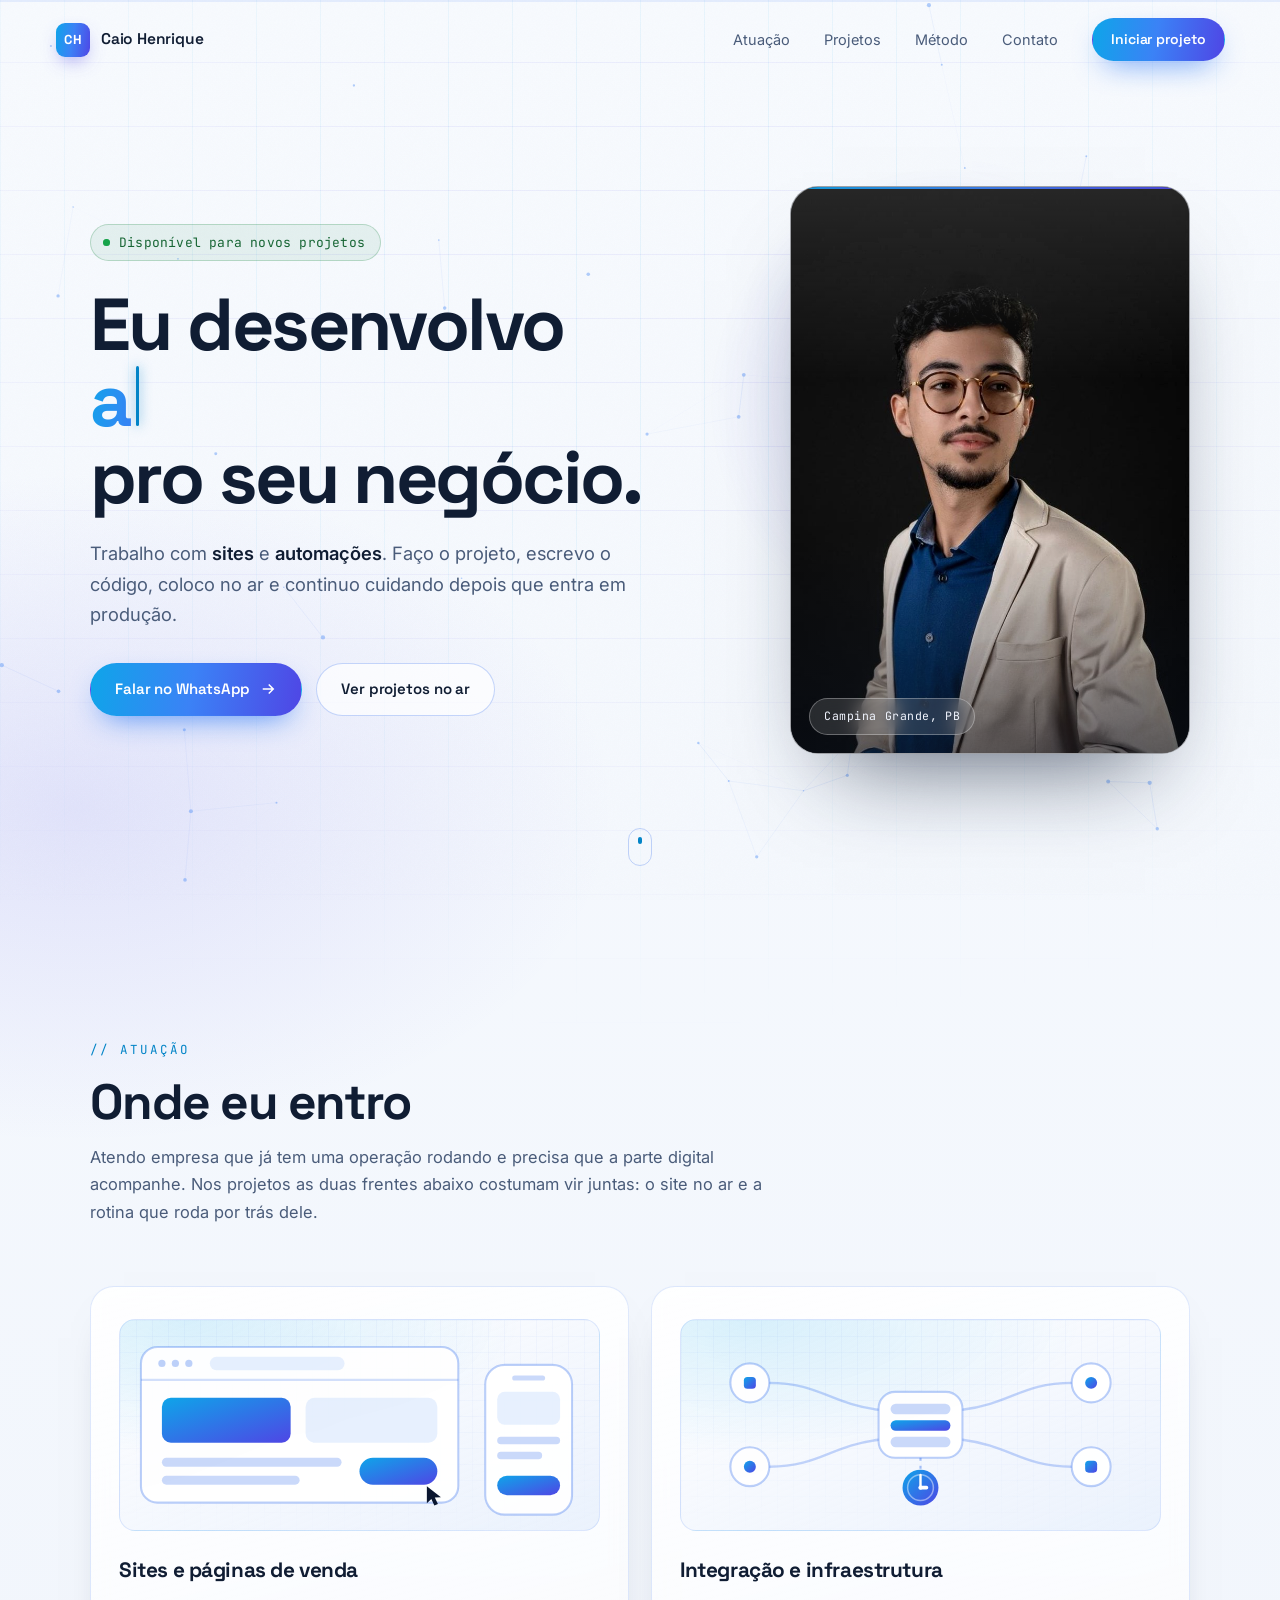
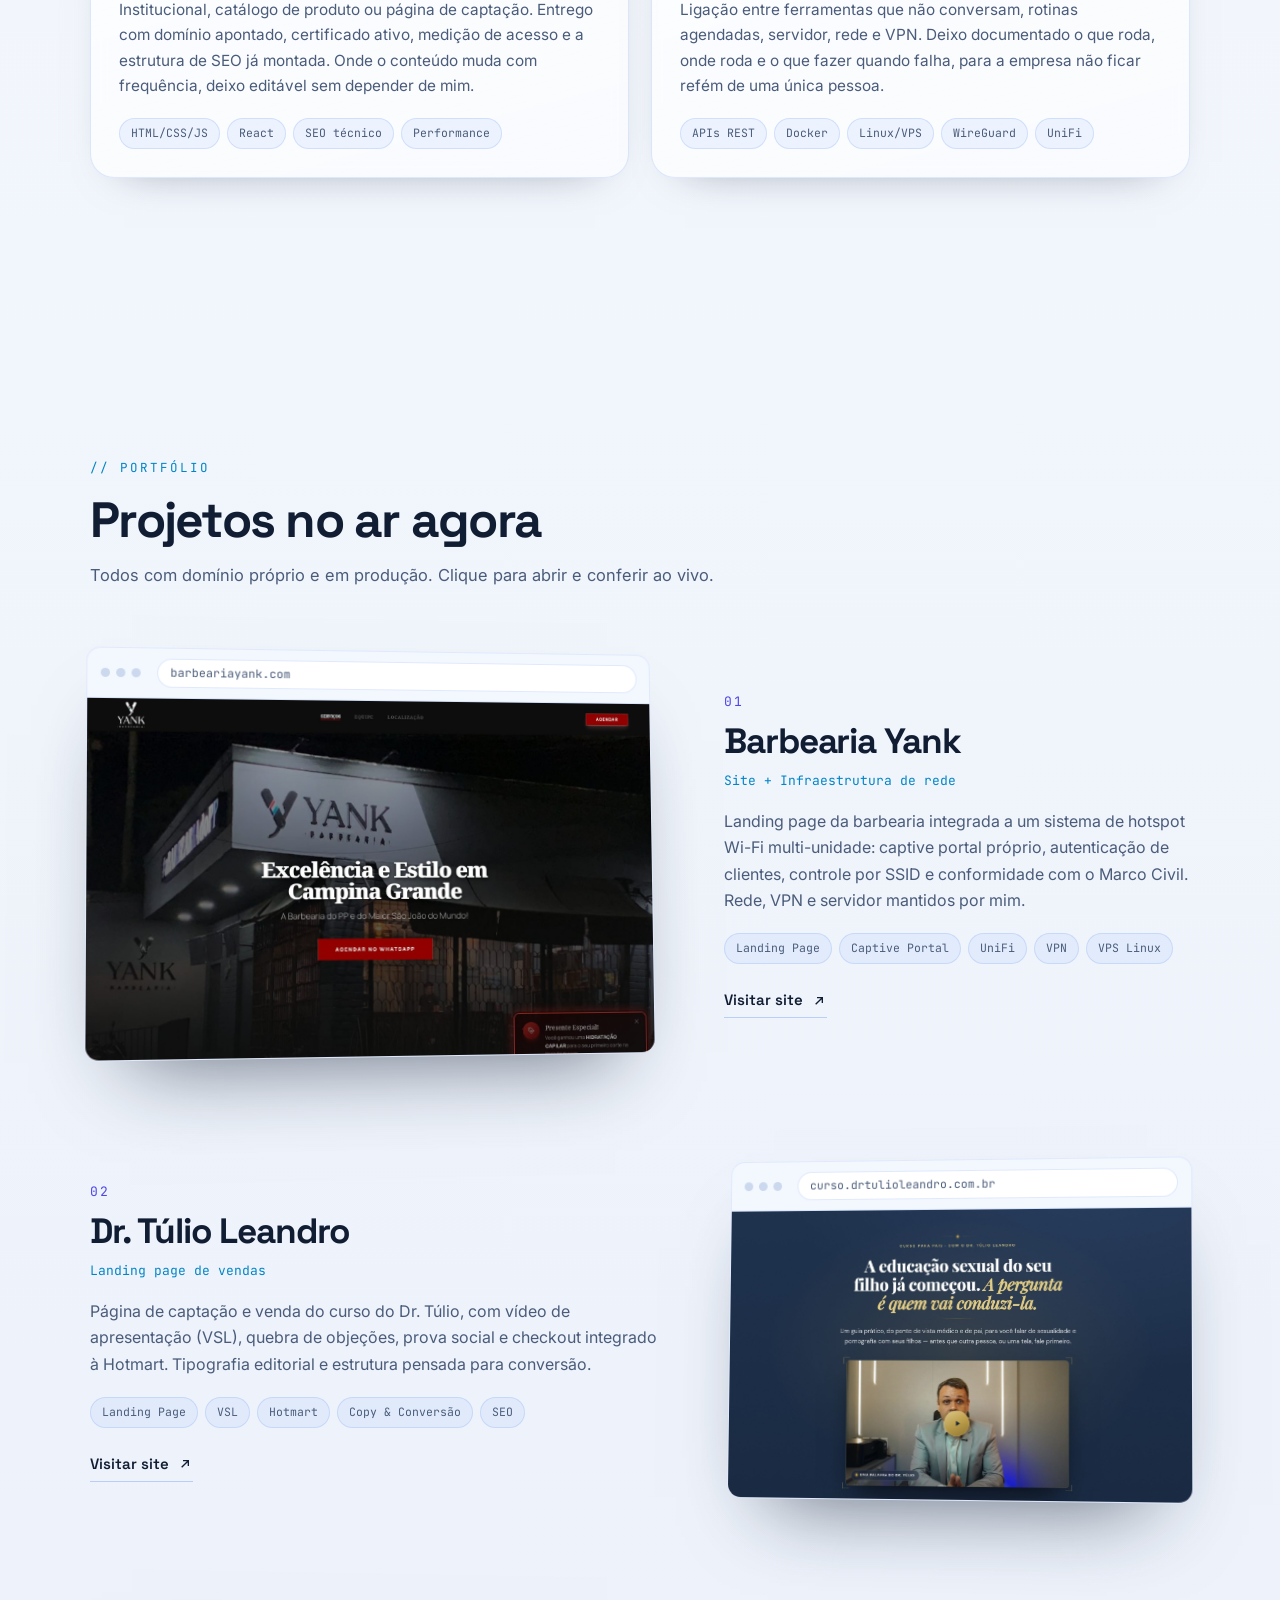
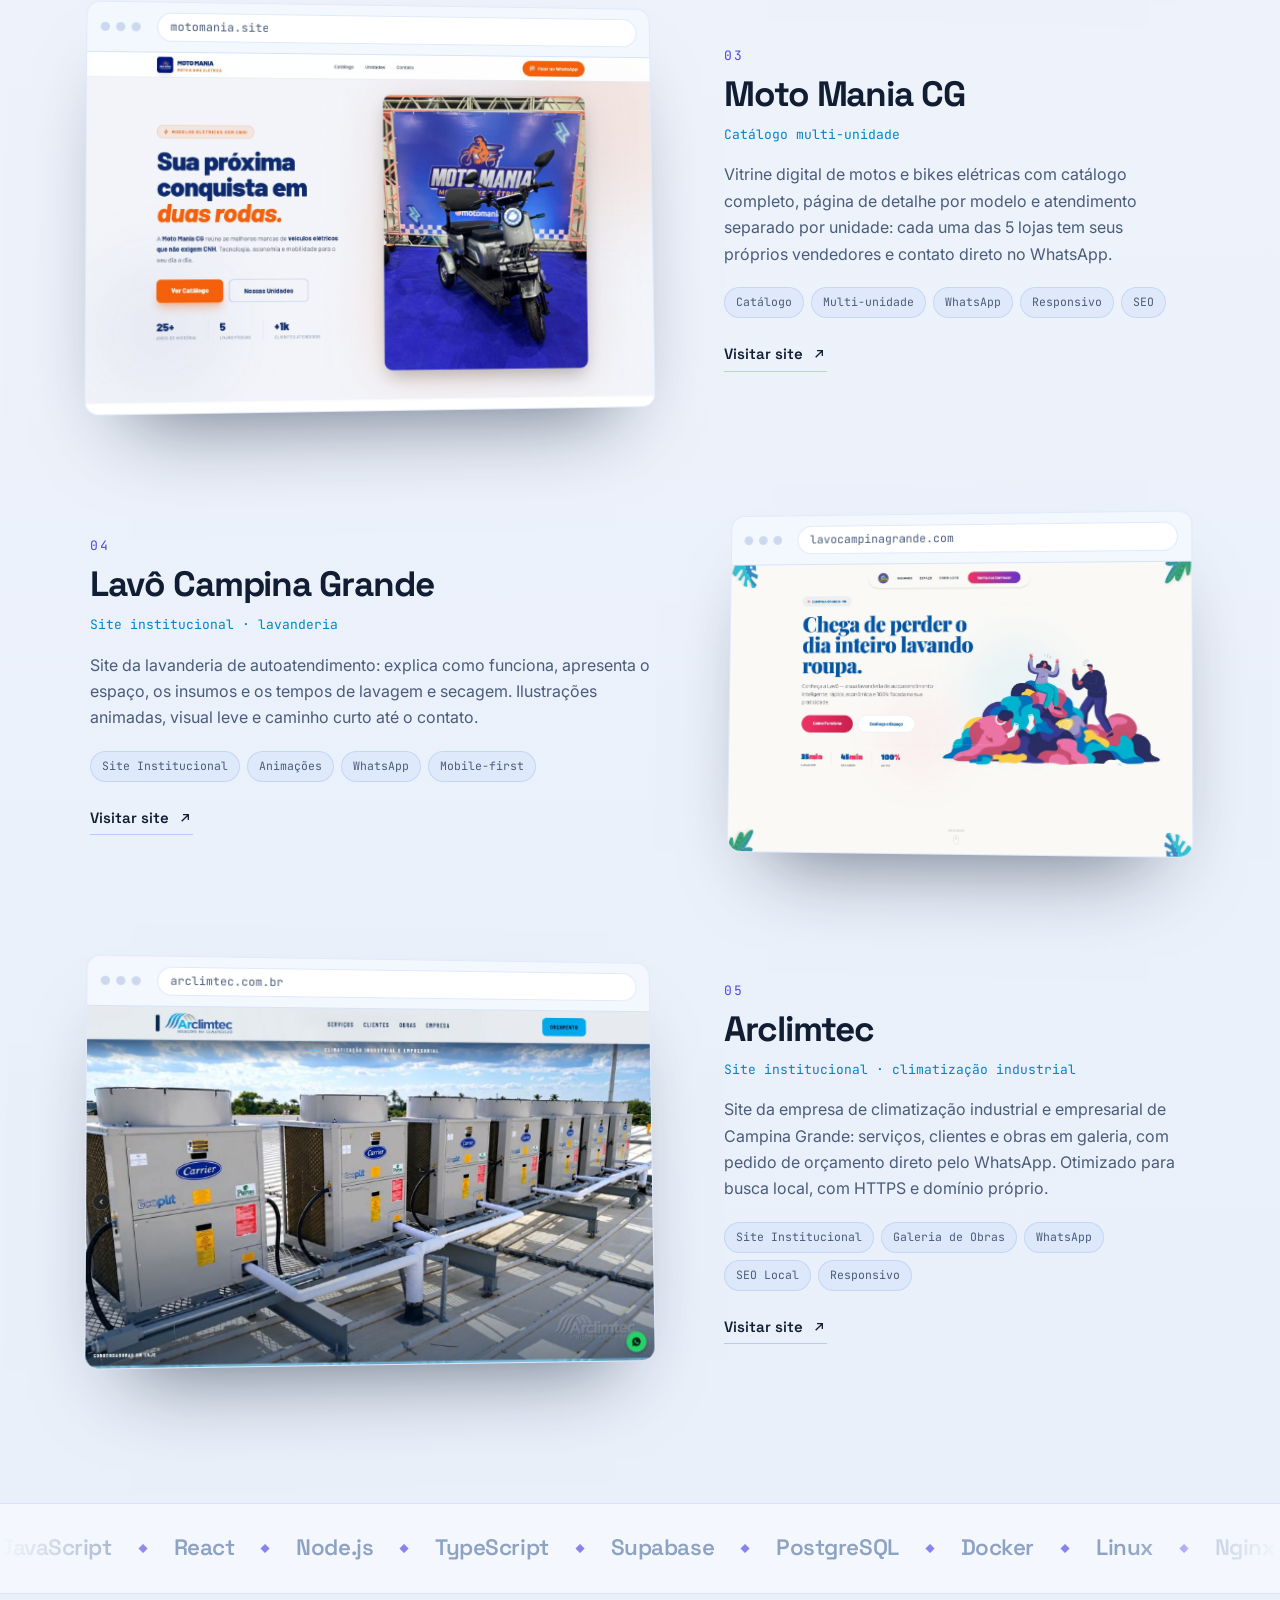
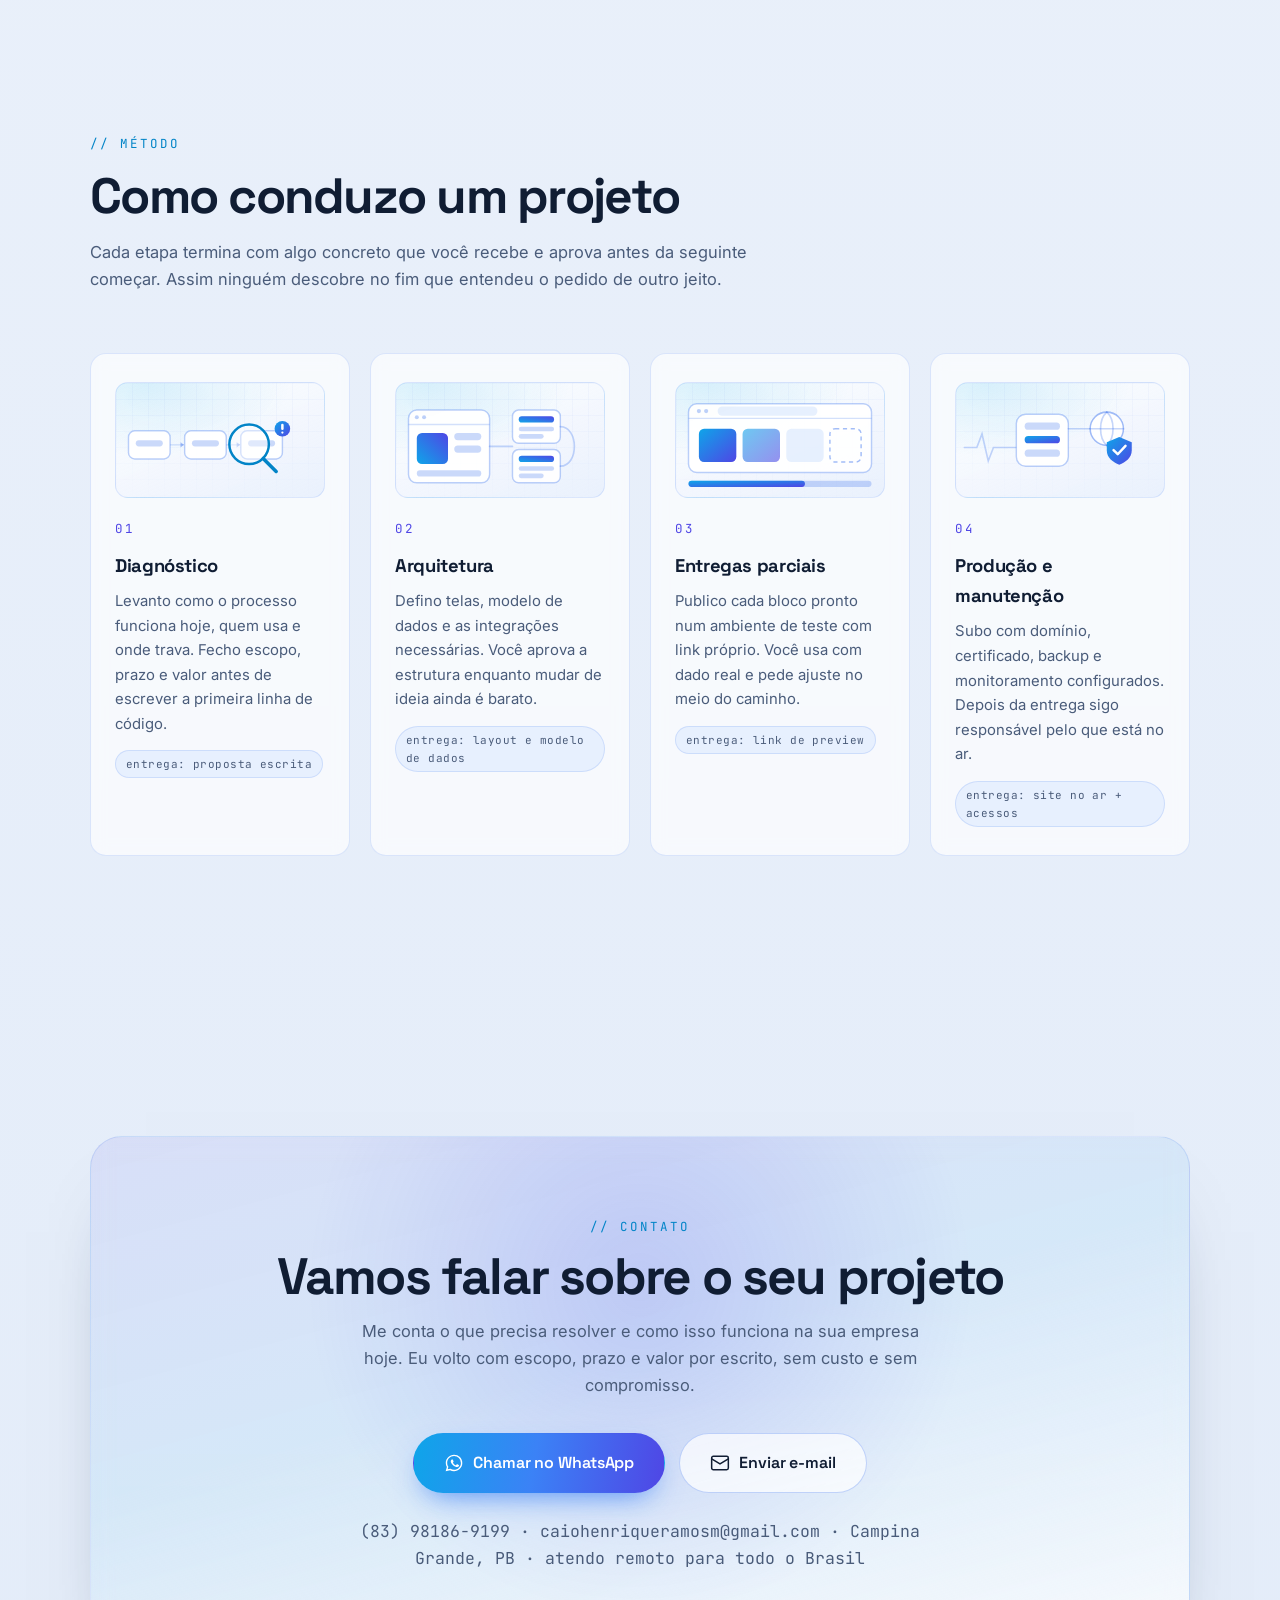
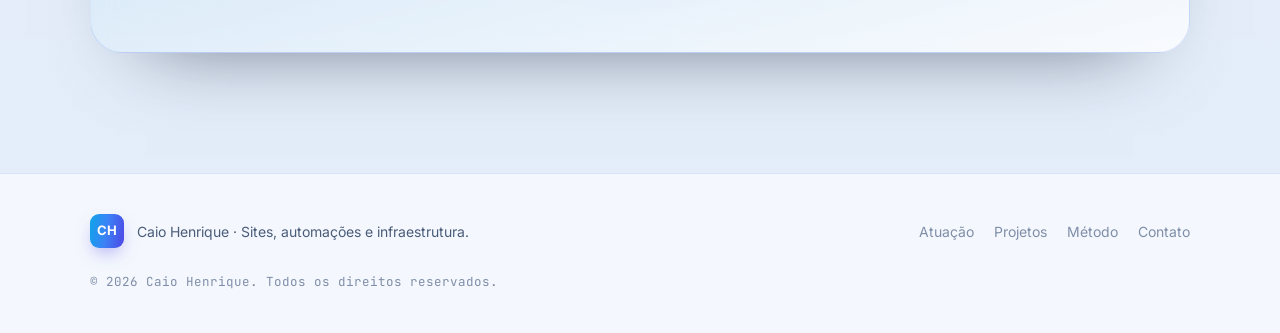
==== commit f5792fc7: "Adiciona Arclimtec ao portfolio (card 05 + screenshot) Co-Authored-By: Claude Sonnet 5.5 <noreply@an" ====
--- a/index.html
+++ b/index.html
@@ -4,7 +4,7 @@
 <meta charset="UTF-8">
 <meta name="viewport" content="width=device-width, initial-scale=1.0">
 <title>Caio Henrique | Sites e Automações</title>
-<meta name="description" content="Desenvolvedor de sites e automações em Campina Grande. Projetos em produção: Barbearia Yank, Dr. Túlio Leandro, MotoMania e Lavô Campina Grande.">
+<meta name="description" content="Desenvolvedor de sites e automações em Campina Grande. Projetos em produção: Barbearia Yank, Dr. Túlio Leandro, MotoMania, Lavô Campina Grande e Arclimtec.">
 <meta name="author" content="Caio Henrique">
 <meta name="theme-color" content="#eef3fb">
 <link rel="canonical" href="https://caiohenrique.dev/">
@@ -329,6 +329,33 @@
       </div>
     </article>
 
+    <!-- 05 -->
+    <article class="proj reveal" data-delay="1">
+      <a class="proj-visual" href="https://arclimtec.com.br" target="_blank" rel="noopener" aria-label="Visitar site: Arclimtec">
+        <div class="browser">
+          <div class="browser-bar"><i></i><i></i><i></i><span class="url">arclimtec.com.br</span></div>
+          <div class="browser-shot" style="--shot:url('assets/shots/arclimtec.jpg'); --c1:#0ea5e9; --c2:#8fa3b8;">
+            <span class="shot-fallback">Arclimtec</span>
+          </div>
+        </div>
+      </a>
+      <div class="proj-info">
+        <span class="proj-num">05</span>
+        <h3>Arclimtec</h3>
+        <span class="proj-type">Site institucional · climatização industrial</span>
+        <p>Site da empresa de climatização industrial e empresarial de Campina Grande: serviços,
+           clientes e obras em galeria, com pedido de orçamento direto pelo WhatsApp. Otimizado
+           para busca local, com HTTPS e domínio próprio.</p>
+        <ul class="tags">
+          <li>Site Institucional</li><li>Galeria de Obras</li><li>WhatsApp</li><li>SEO Local</li><li>Responsivo</li>
+        </ul>
+        <a class="proj-link magnetic" href="https://arclimtec.com.br" target="_blank" rel="noopener">
+          Visitar site
+          <svg viewBox="0 0 24 24" width="16" height="16" fill="none" stroke="currentColor" stroke-width="2"><path d="M7 17L17 7M9 7h8v8"/></svg>
+        </a>
+      </div>
+    </article>
+
   </div>
 </section>
 
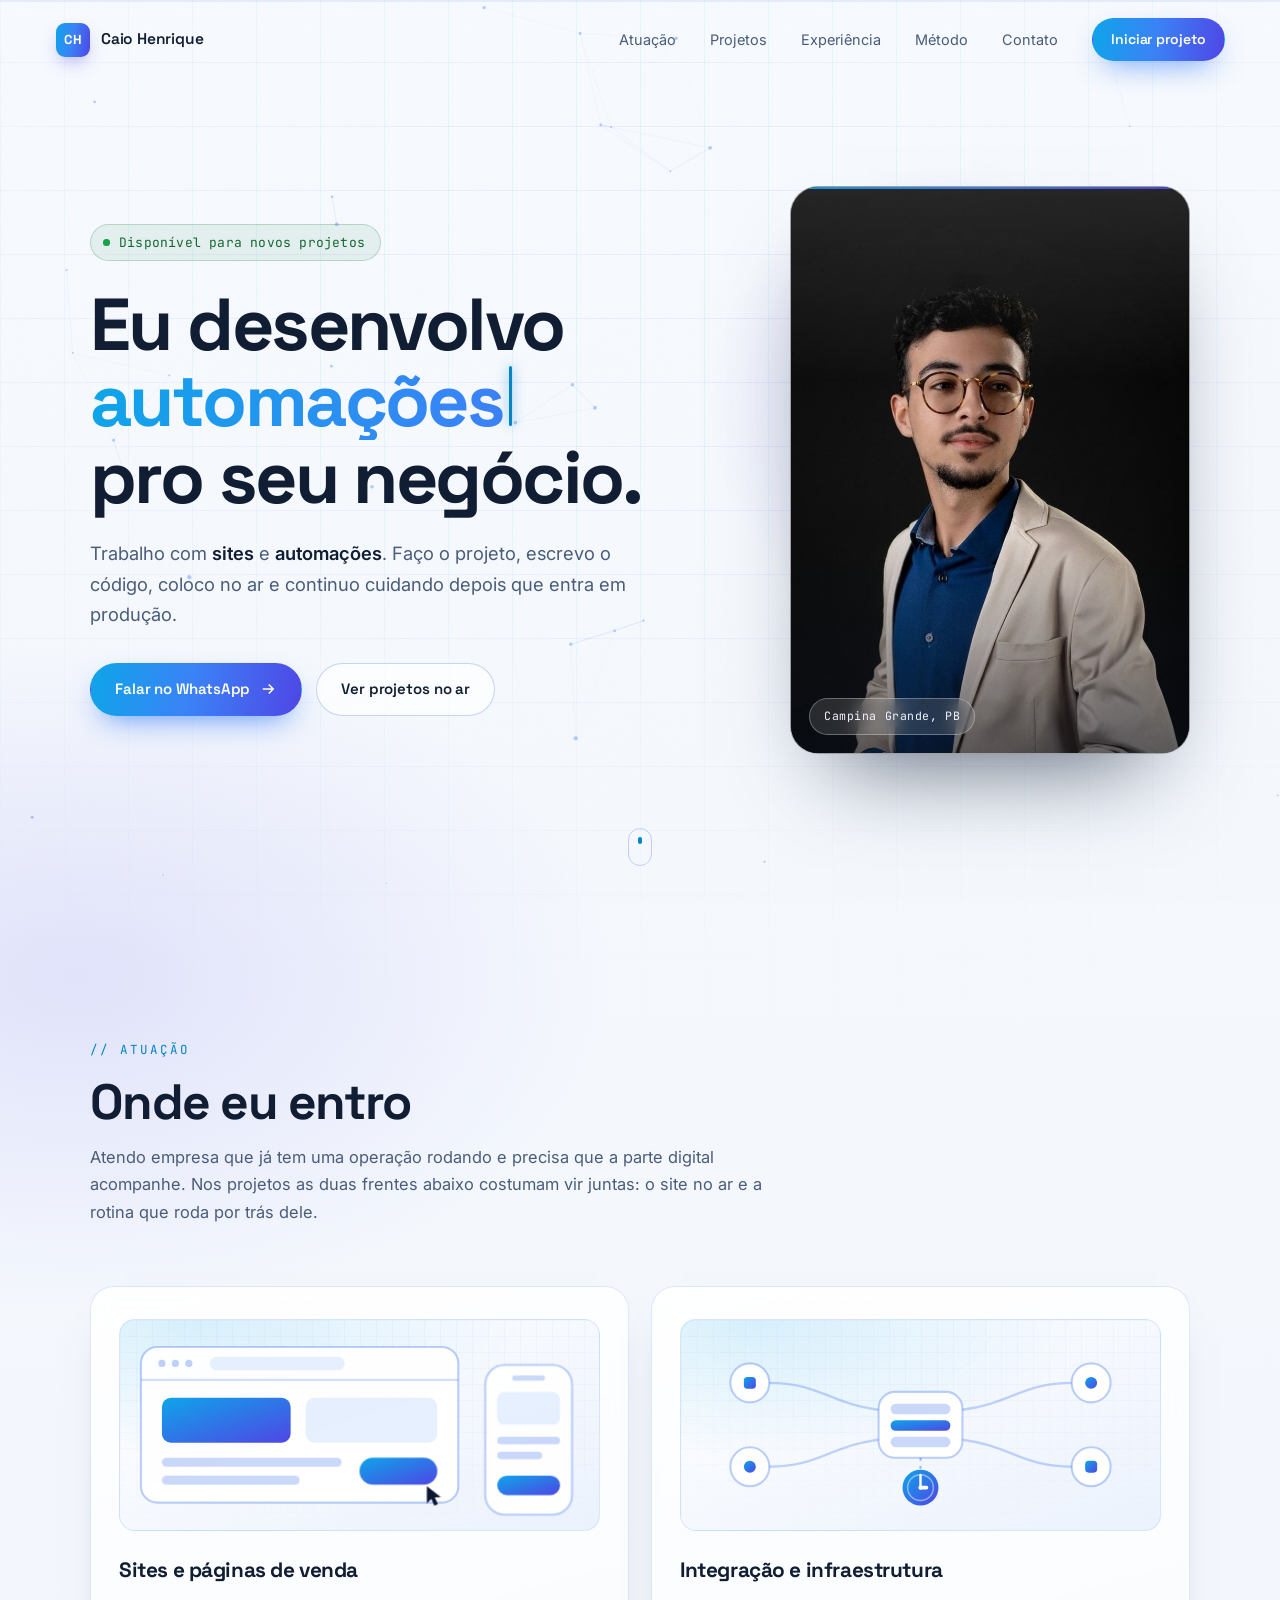
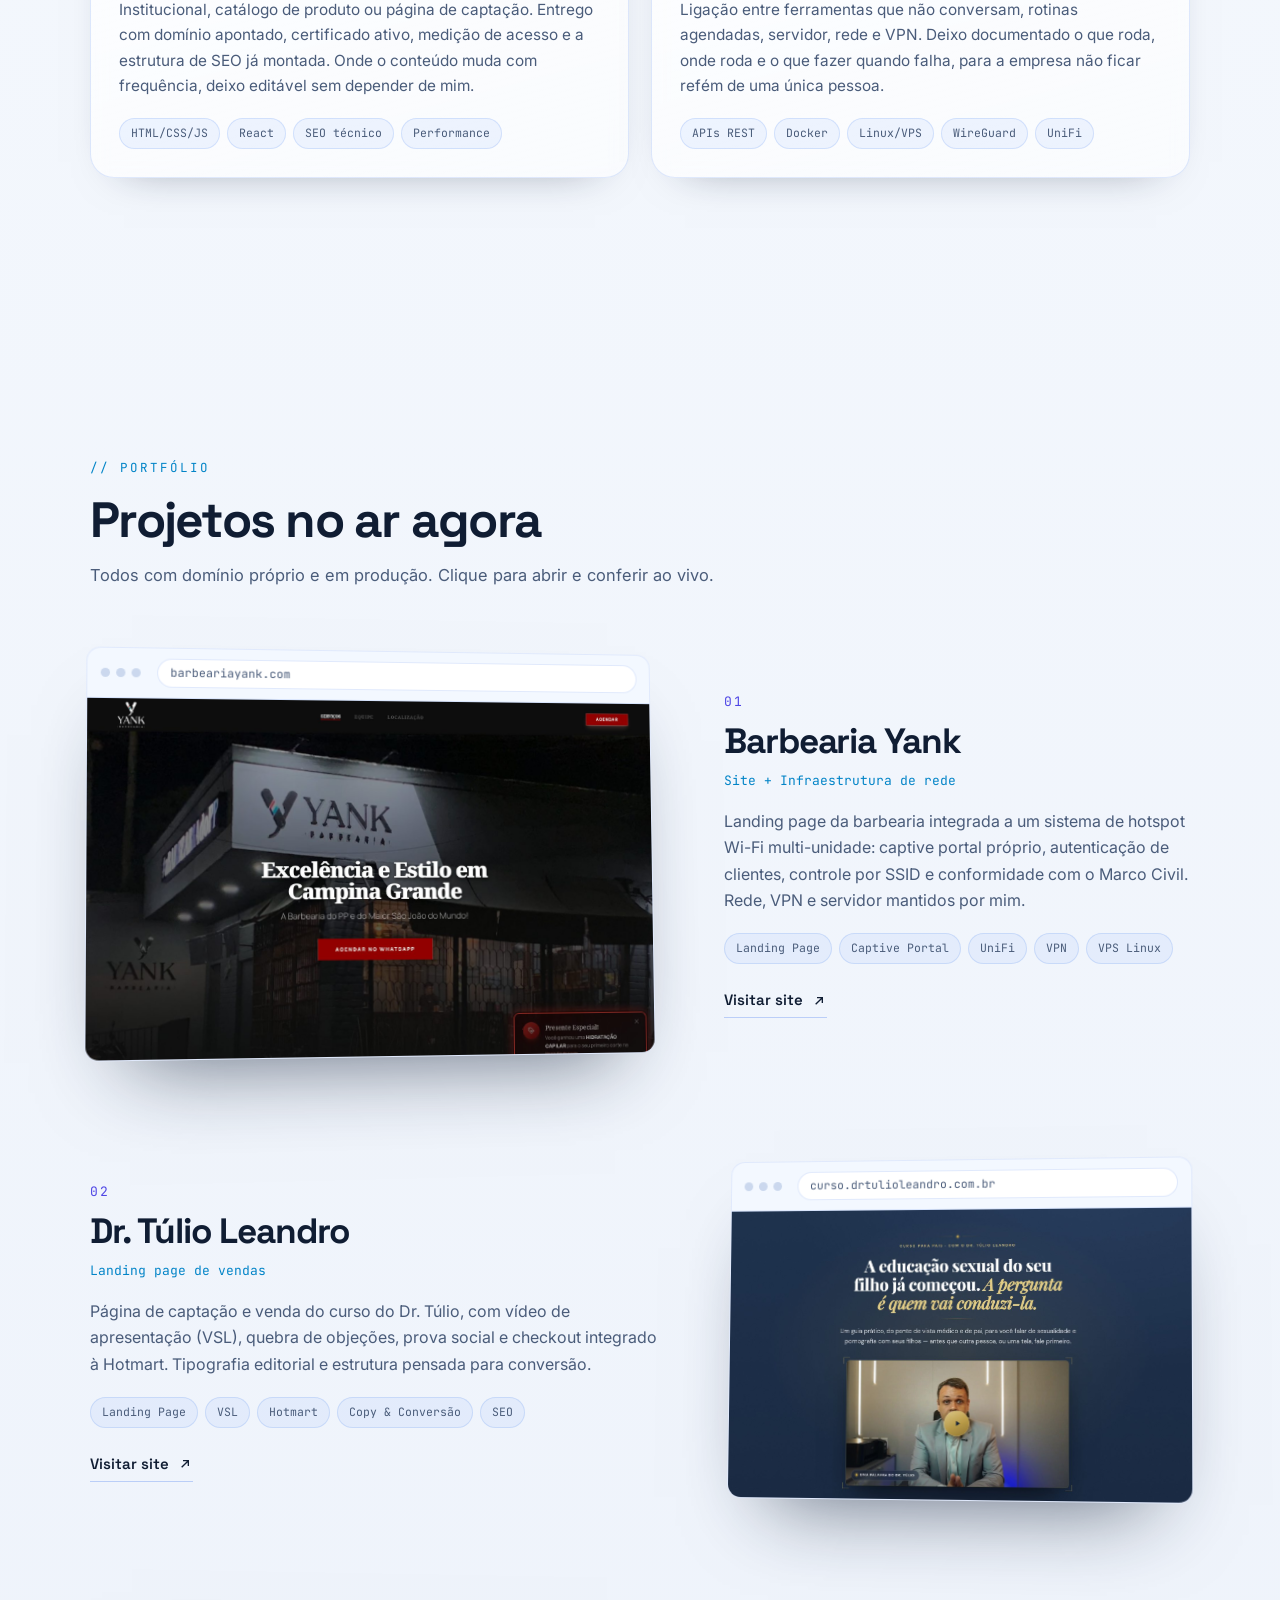
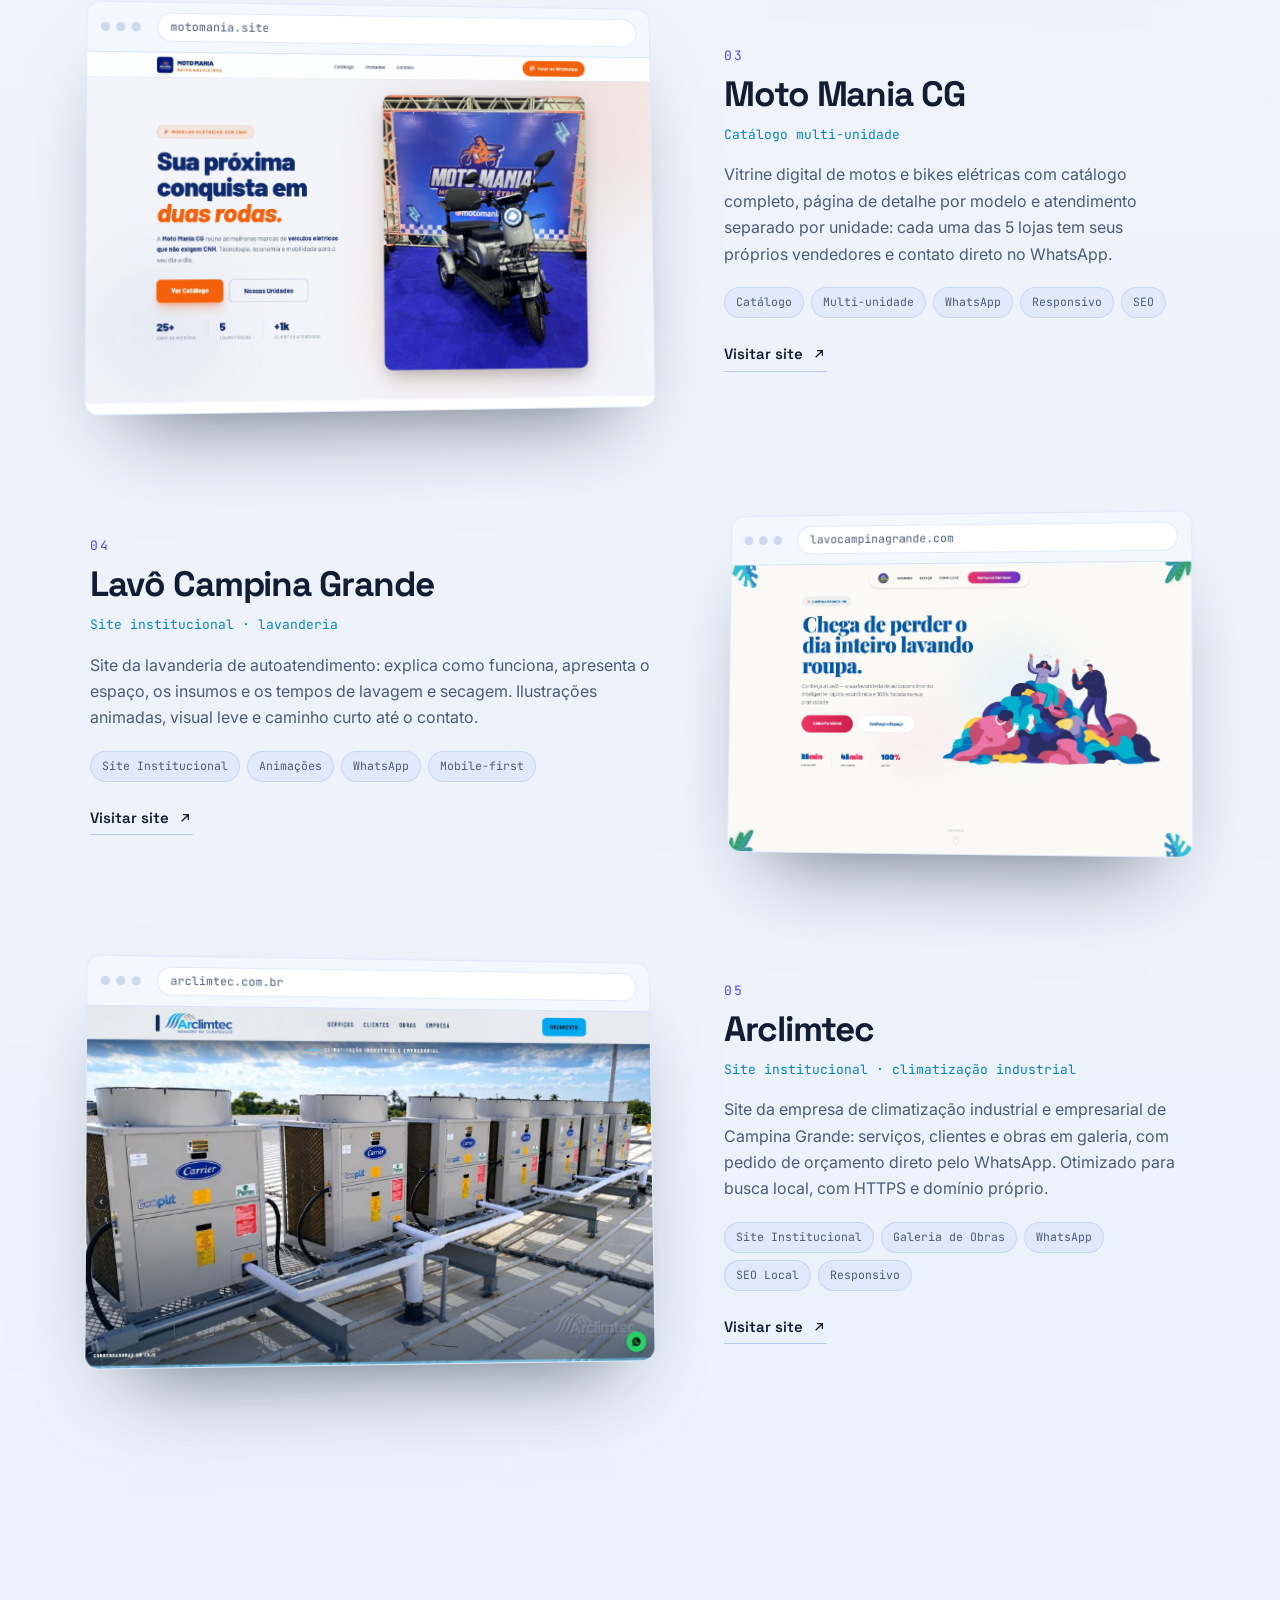
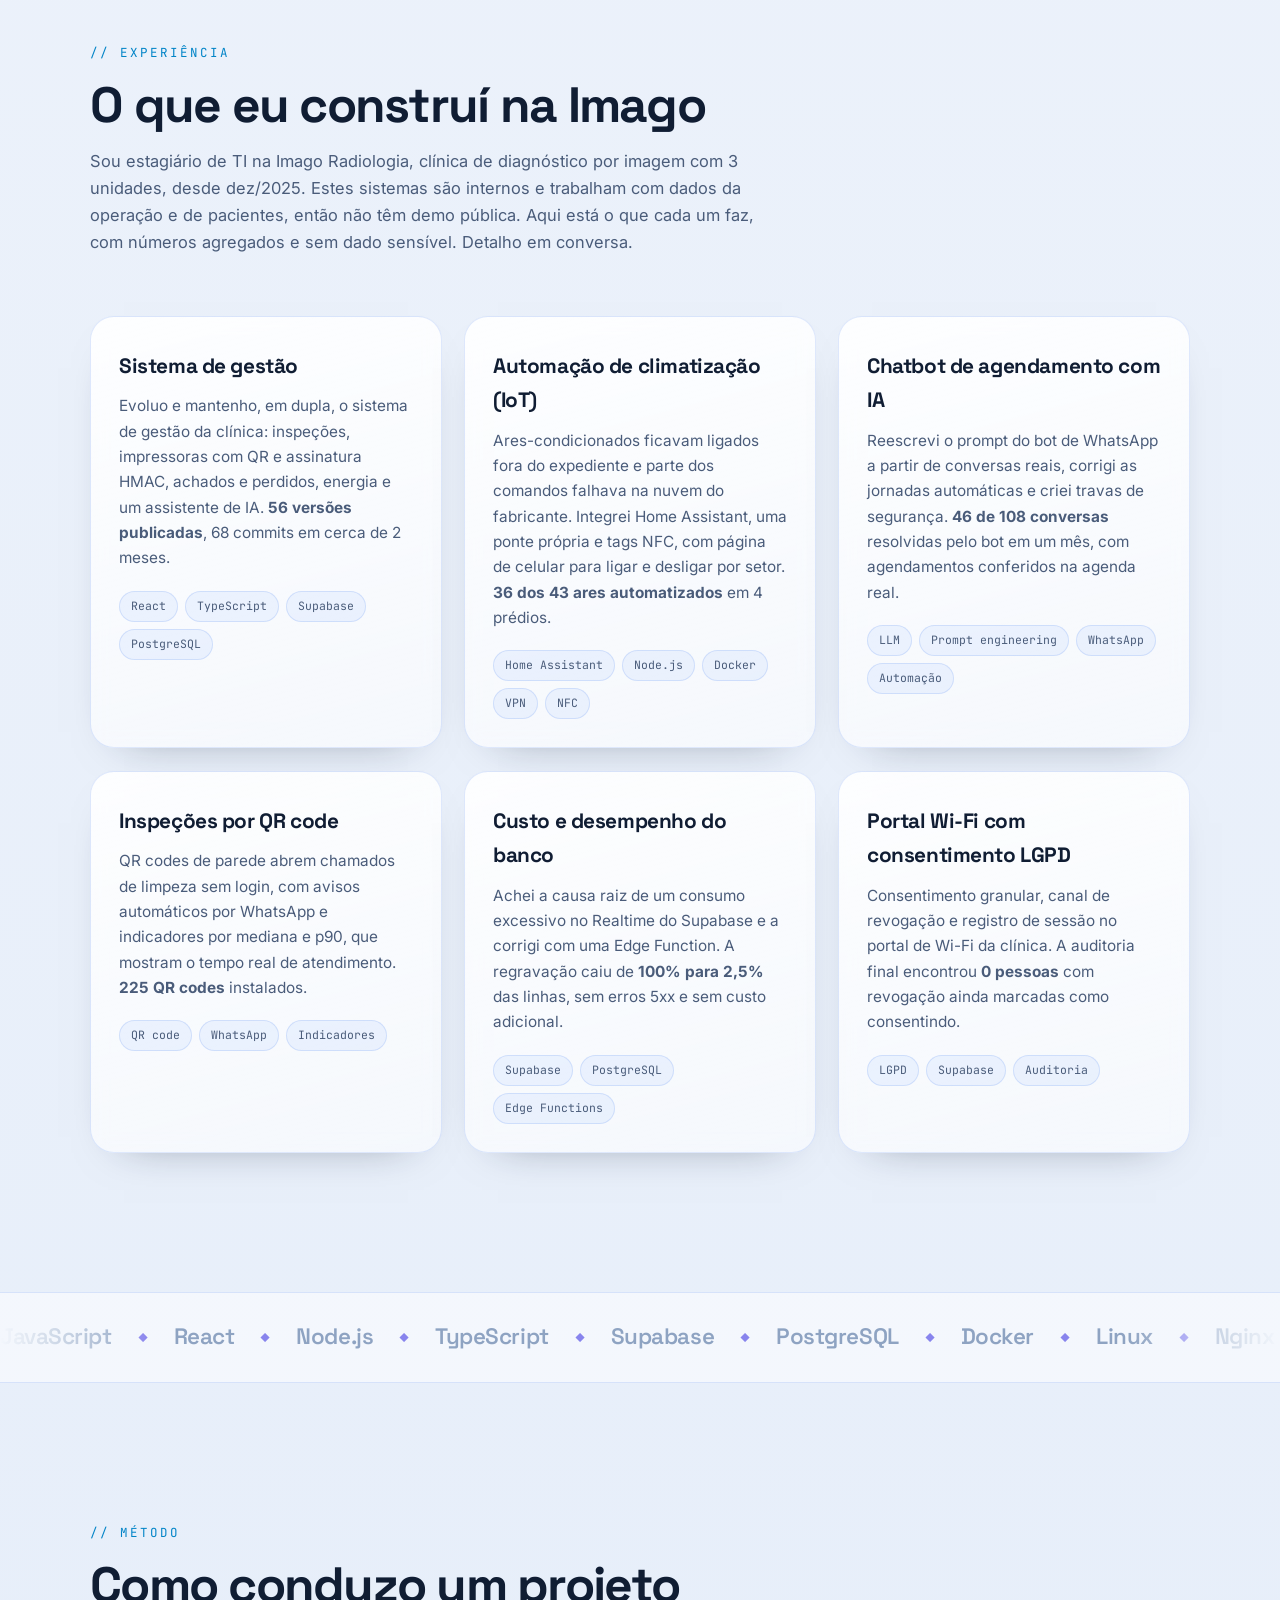
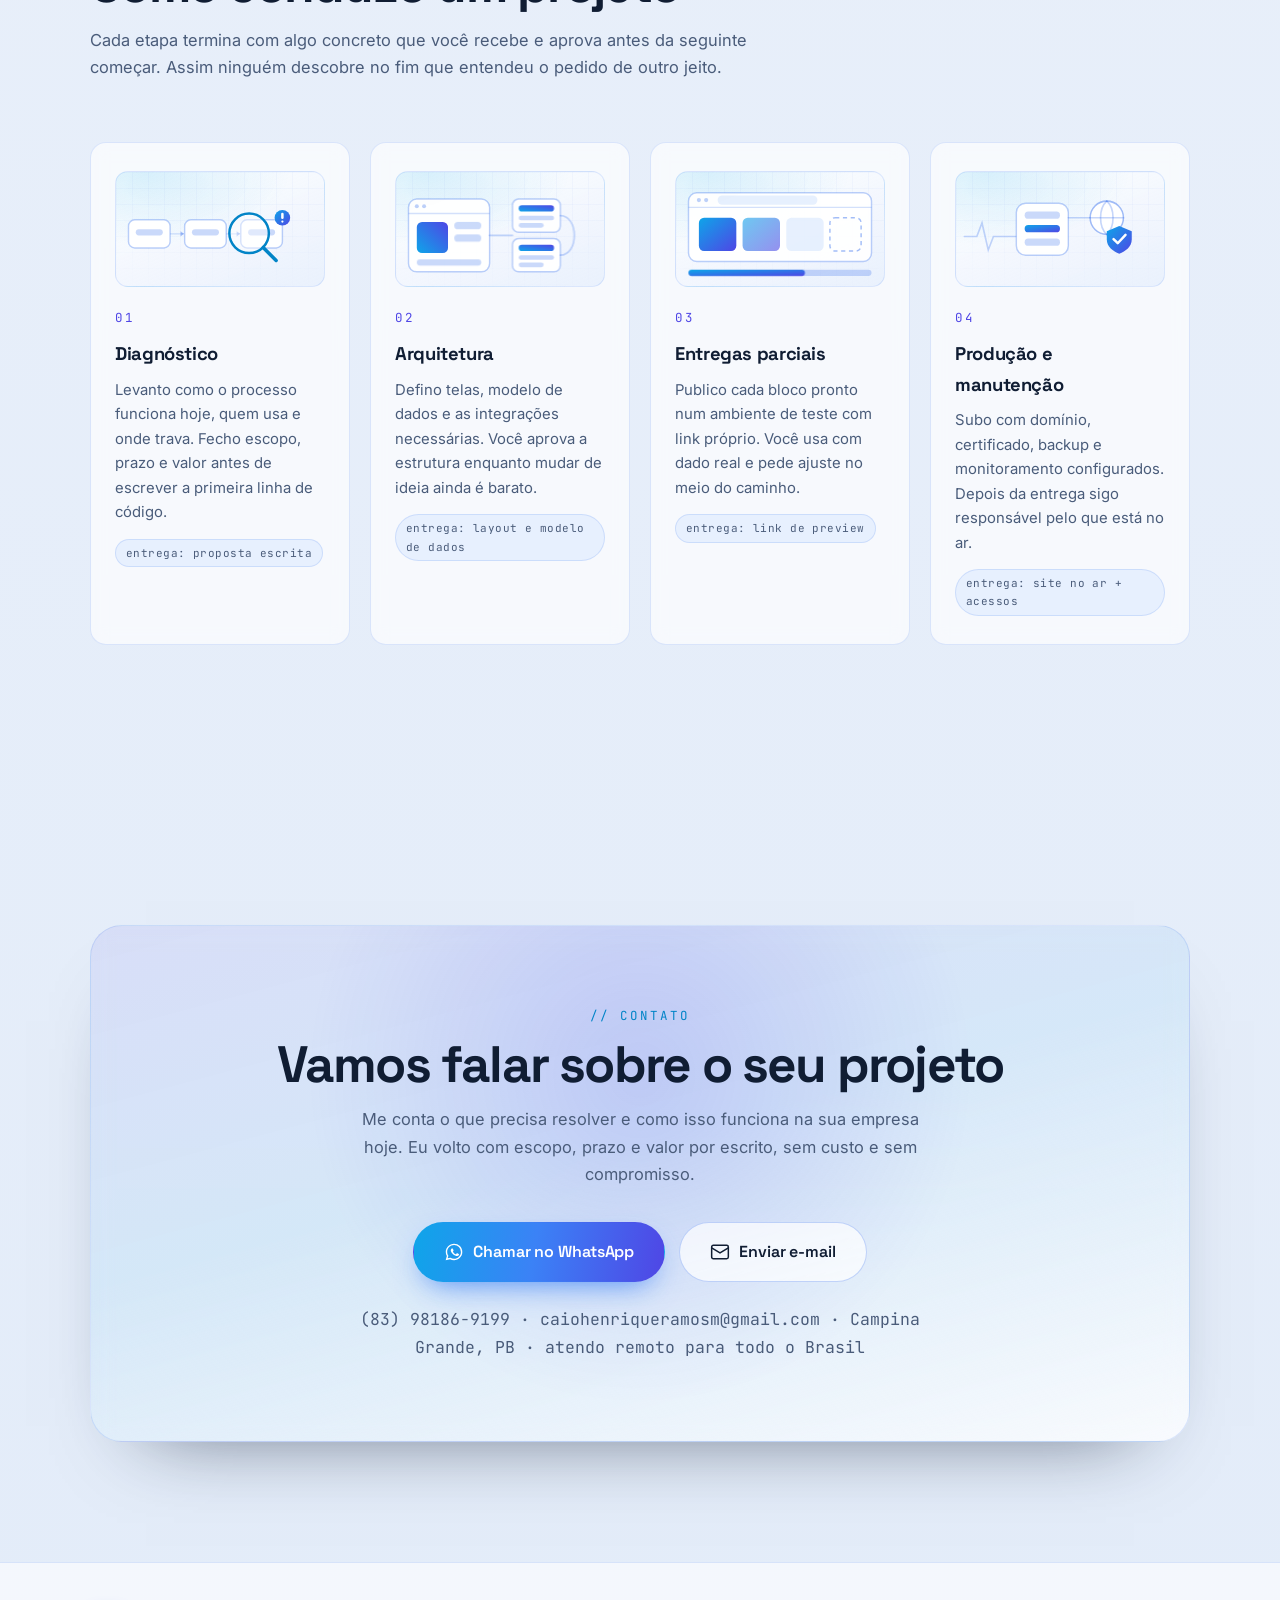
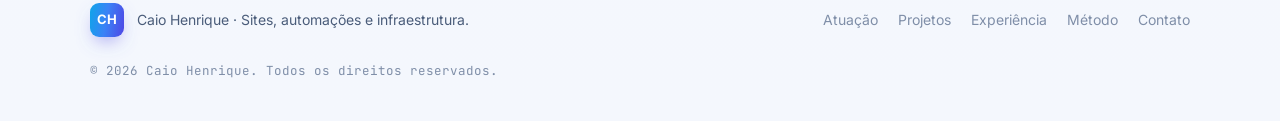
==== commit 46d0bde1: "Adiciona secao Experiencia com os sistemas feitos na Imago Seis cards (sistema de gestao, climatizac" ====
--- a/index.html
+++ b/index.html
@@ -52,6 +52,7 @@
   <nav class="nav-links">
     <a href="#atuacao">Atuação</a>
     <a href="#projetos">Projetos</a>
+    <a href="#experiencia">Experiência</a>
     <a href="#metodo">Método</a>
     <a href="#contato">Contato</a>
   </nav>
@@ -360,6 +361,83 @@
 </section>
 
 <!-- ===== MARQUEE STACK ===== -->
+<!-- ===== EXPERIÊNCIA ===== -->
+<section class="section" id="experiencia">
+  <div class="section-head reveal">
+    <span class="eyebrow">// experiência</span>
+    <h2>O que eu construí na Imago</h2>
+    <p>Sou estagiário de TI na Imago Radiologia, clínica de diagnóstico por imagem com 3 unidades,
+       desde dez/2025. Estes sistemas são internos e trabalham com dados da operação e de
+       pacientes, então não têm demo pública. Aqui está o que cada um faz, com números agregados
+       e sem dado sensível. Detalho em conversa.</p>
+  </div>
+
+  <div class="cards-2">
+
+    <article class="svc-card reveal tilt" data-delay="1">
+      <h3>Sistema de gestão</h3>
+      <p>Evoluo e mantenho, em dupla, o sistema de gestão da clínica: inspeções, impressoras
+         com QR e assinatura HMAC, achados e perdidos, energia e um assistente de IA.
+         <strong>56 versões publicadas</strong>, 68 commits em cerca de 2 meses.</p>
+      <ul class="tags">
+        <li>React</li><li>TypeScript</li><li>Supabase</li><li>PostgreSQL</li>
+      </ul>
+    </article>
+
+    <article class="svc-card reveal tilt" data-delay="2">
+      <h3>Automação de climatização (IoT)</h3>
+      <p>Ares-condicionados ficavam ligados fora do expediente e parte dos comandos falhava na
+         nuvem do fabricante. Integrei Home Assistant, uma ponte própria e tags NFC, com página de
+         celular para ligar e desligar por setor.
+         <strong>36 dos 43 ares automatizados</strong> em 4 prédios.</p>
+      <ul class="tags">
+        <li>Home Assistant</li><li>Node.js</li><li>Docker</li><li>VPN</li><li>NFC</li>
+      </ul>
+    </article>
+
+    <article class="svc-card reveal tilt" data-delay="3">
+      <h3>Chatbot de agendamento com IA</h3>
+      <p>Reescrevi o prompt do bot de WhatsApp a partir de conversas reais, corrigi as jornadas
+         automáticas e criei travas de segurança. <strong>46 de 108 conversas</strong> resolvidas
+         pelo bot em um mês, com agendamentos conferidos na agenda real.</p>
+      <ul class="tags">
+        <li>LLM</li><li>Prompt engineering</li><li>WhatsApp</li><li>Automação</li>
+      </ul>
+    </article>
+
+    <article class="svc-card reveal tilt" data-delay="4">
+      <h3>Inspeções por QR code</h3>
+      <p>QR codes de parede abrem chamados de limpeza sem login, com avisos automáticos por
+         WhatsApp e indicadores por mediana e p90, que mostram o tempo real de atendimento.
+         <strong>225 QR codes</strong> instalados.</p>
+      <ul class="tags">
+        <li>QR code</li><li>WhatsApp</li><li>Indicadores</li>
+      </ul>
+    </article>
+
+    <article class="svc-card reveal tilt" data-delay="5">
+      <h3>Custo e desempenho do banco</h3>
+      <p>Achei a causa raiz de um consumo excessivo no Realtime do Supabase e a corrigi com uma
+         Edge Function. A regravação caiu de <strong>100% para 2,5%</strong> das linhas, sem erros
+         5xx e sem custo adicional.</p>
+      <ul class="tags">
+        <li>Supabase</li><li>PostgreSQL</li><li>Edge Functions</li>
+      </ul>
+    </article>
+
+    <article class="svc-card reveal tilt" data-delay="6">
+      <h3>Portal Wi-Fi com consentimento LGPD</h3>
+      <p>Consentimento granular, canal de revogação e registro de sessão no portal de Wi-Fi da
+         clínica. A auditoria final encontrou <strong>0 pessoas</strong> com revogação ainda
+         marcadas como consentindo.</p>
+      <ul class="tags">
+        <li>LGPD</li><li>Supabase</li><li>Auditoria</li>
+      </ul>
+    </article>
+
+  </div>
+</section>
+
 <section class="marquee-wrap" aria-hidden="true">
   <div class="marquee">
     <div class="marquee-track">
@@ -569,6 +647,7 @@
     <nav>
       <a href="#atuacao">Atuação</a>
       <a href="#projetos">Projetos</a>
+      <a href="#experiencia">Experiência</a>
       <a href="#metodo">Método</a>
       <a href="#contato">Contato</a>
     </nav>
